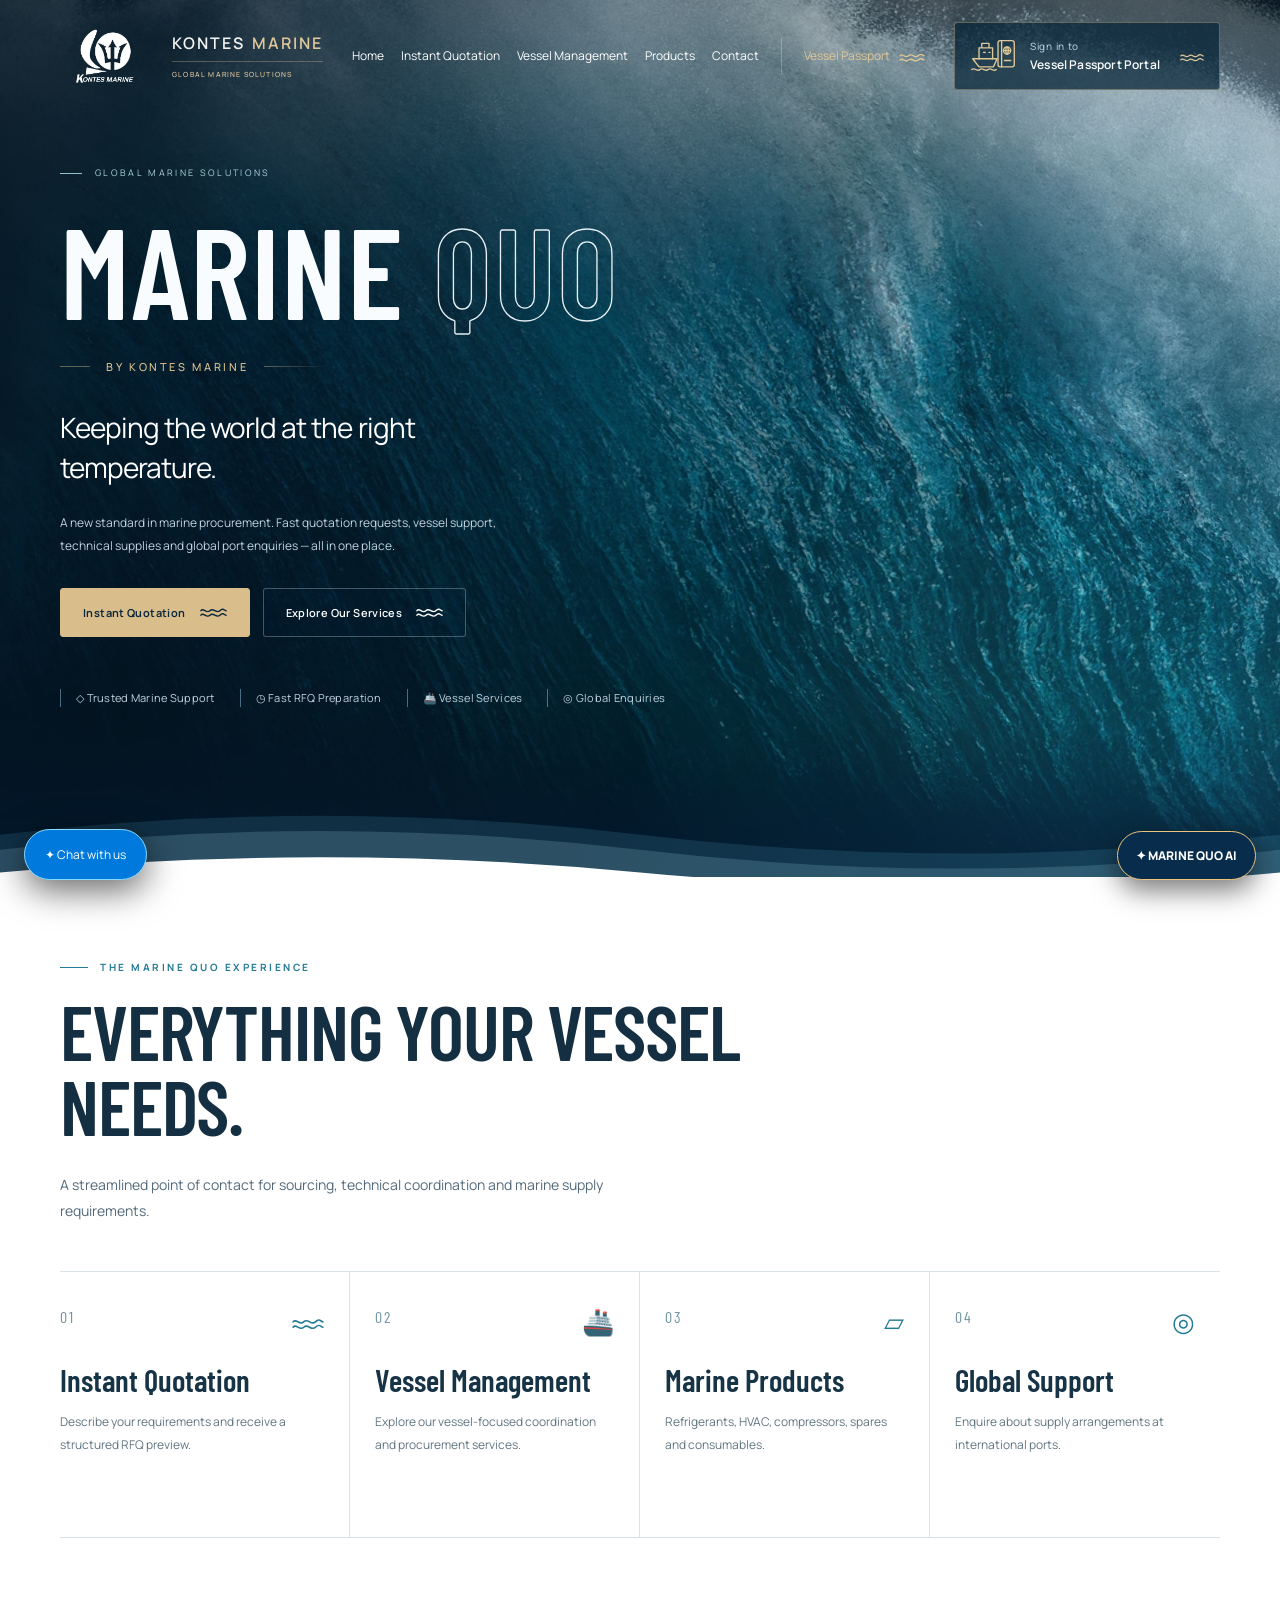
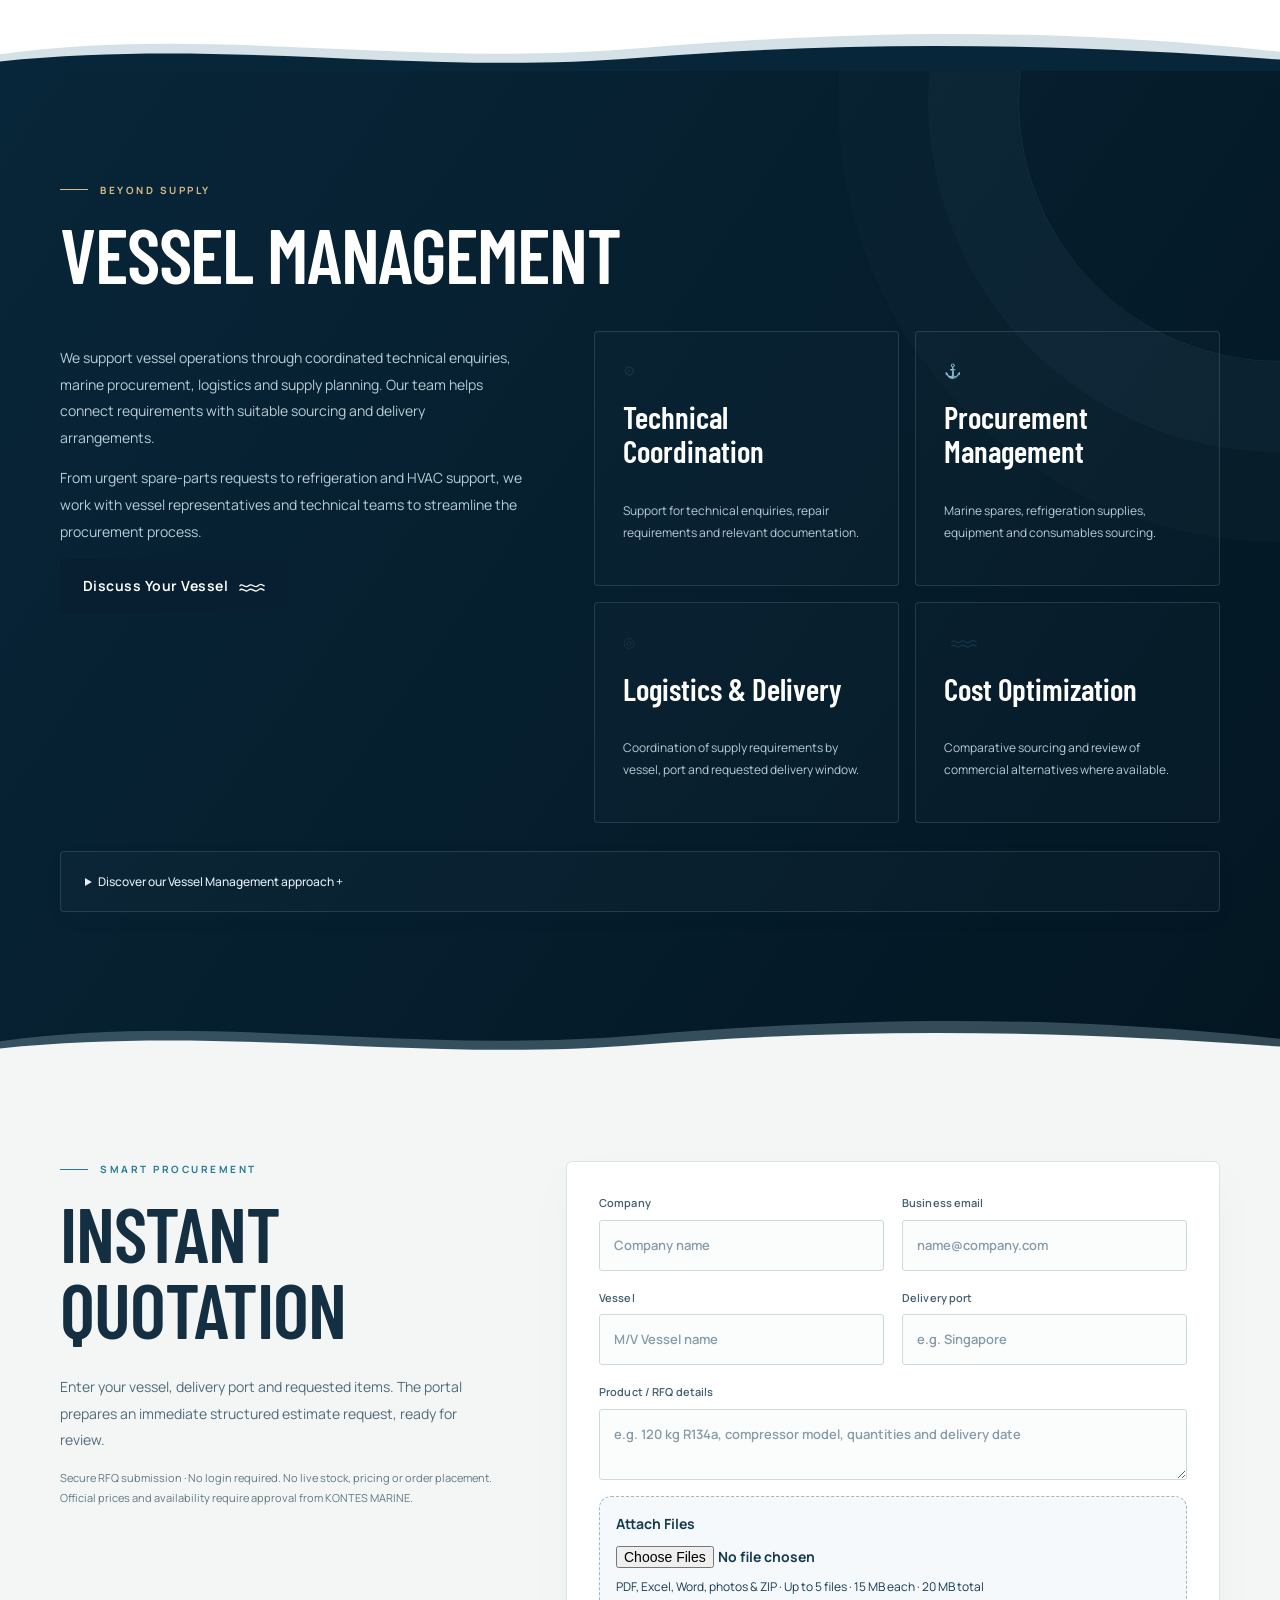
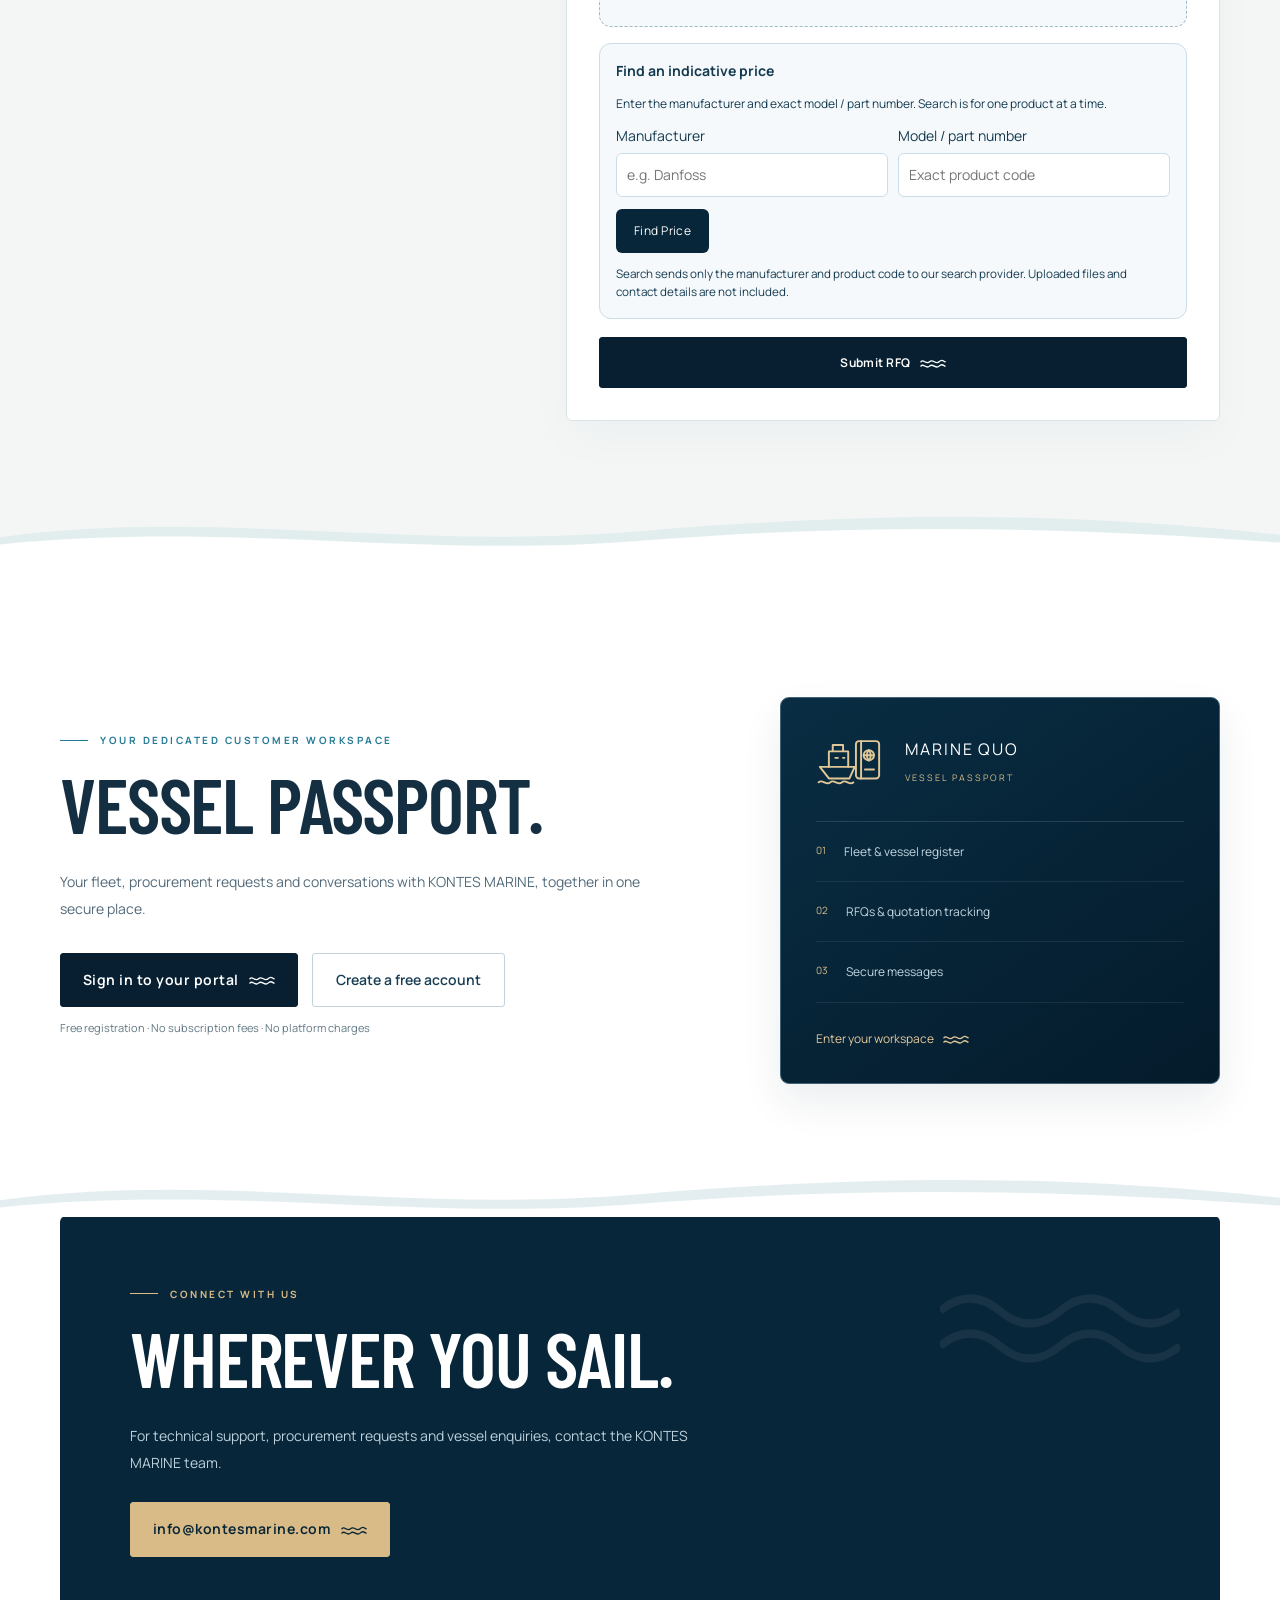
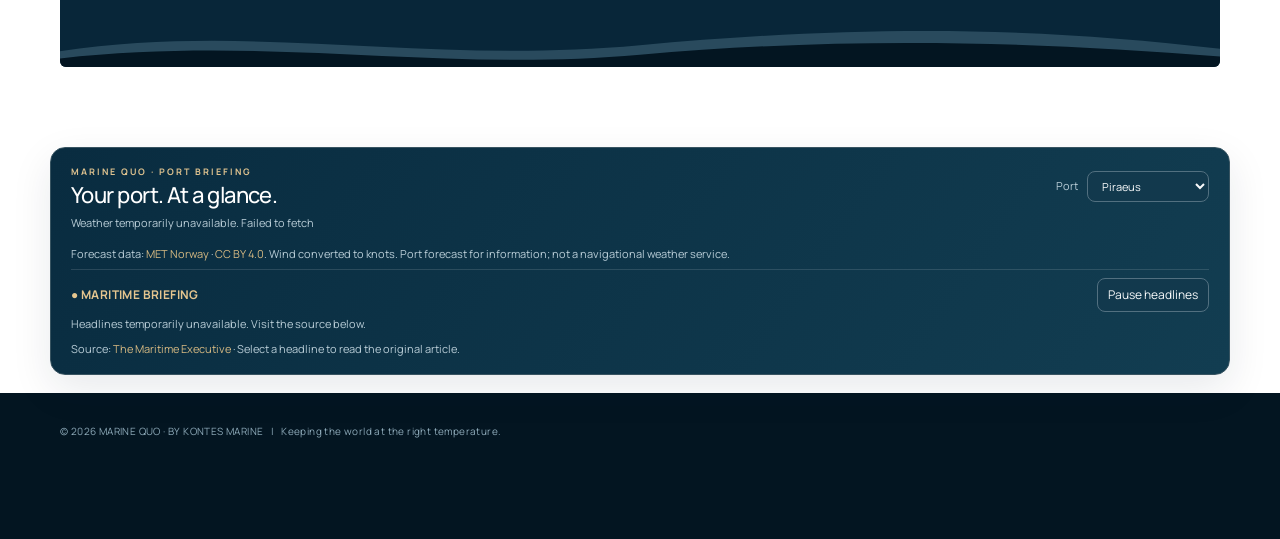
==== index.html @ 6d7a26b4 "Enable Google price search with private 15% uplift Connect verified private SerpApi credentials to s" ====
<!doctype html><html lang="en"><head><meta charset="utf-8"><meta name="viewport" content="width=device-width,initial-scale=1"><title>MARINE QUO | Marine Supplies, Vessel RFQ &amp; Refrigerants</title><meta name="description" content="MARINE QUO by KONTES MARINE: marine supplies, refrigerants, HVAC and spare parts. Request a quotation by vessel and delivery port, and manage your fleet online.">
<link rel="canonical" href="https://marinequo.com/">
<meta name="robots" content="index, follow, max-image-preview:large">
<meta name="theme-color" content="#071d2c">
<meta property="og:type" content="website">
<meta property="og:site_name" content="MARINE QUO by KONTES MARINE">
<meta property="og:title" content="MARINE QUO | Marine Supplies &amp; Vessel RFQ">
<meta property="og:description" content="Marine supplies, refrigerants, HVAC and spare parts. Vessel quotations and fleet management by KONTES MARINE.">
<meta property="og:url" content="https://marinequo.com/">
<meta name="twitter:card" content="summary">
<script type="application/ld+json">{"@context": "https://schema.org", "@graph": [{"@type": "Organization", "@id": "https://marinequo.com/#organization", "name": "MARINE QUO by KONTES MARINE", "url": "https://marinequo.com/", "email": "info@kontesmarine.com", "description": "MARINE QUO by KONTES MARINE: marine supplies, refrigerants, HVAC and spare parts. Request a quotation by vessel and delivery port, and manage your fleet online."}, {"@type": "WebSite", "@id": "https://marinequo.com/#website", "url": "https://marinequo.com/", "name": "MARINE QUO", "publisher": {"@id": "https://marinequo.com/#organization"}, "inLanguage": "en"}]}</script>
<style>
@import url('https://fonts.googleapis.com/css2?family=Manrope:wght@400;500;600;700;800&family=Cormorant+Garamond:wght@400;500;600&display=swap');
:root{--navy:#031c34;--blue:#008dff;--gold:#edc37d;--ice:#d5efff}*{box-sizing:border-box}html{scroll-behavior:smooth}body{margin:0;background:#03182b;color:#fff;font-family:'Manrope',Arial,sans-serif}a{text-decoration:none;color:inherit}button,input,textarea,select{font:inherit}button{cursor:pointer}.wrap{max-width:1440px;margin:auto;padding:0 5%}.hero{position:relative;min-height:830px;overflow:hidden;background:linear-gradient(90deg,rgba(1,20,41,.94) 0%,rgba(2,29,51,.83) 39%,rgba(2,35,59,.19) 100%),url('/ocean.webp') center right/cover no-repeat}.hero:before{content:"";position:absolute;inset:0;background:linear-gradient(0deg,#03182b 0%,transparent 30%);pointer-events:none}.hero:after{content:"";position:absolute;inset:0;pointer-events:none;background:linear-gradient(110deg,transparent 55%,rgba(61,192,255,.13));animation:shimmer 13s ease-in-out infinite alternate}@keyframes shimmer{to{opacity:.35;transform:translateX(2%)}}header{height:100px;display:flex;align-items:center;justify-content:space-between;gap:18px;position:relative;z-index:5}.brand{font-family:'Cormorant Garamond',Georgia,serif;font-size:clamp(19px,2.2vw,31px);white-space:nowrap}.brand small{display:block;font:600 10px 'DM Sans',sans-serif;letter-spacing:.32em;color:#eac488;margin-top:4px}.nav{display:flex;gap:23px;align-items:center;font-size:13px}.nav a:hover{color:#80d7ff}.navcta,.blue{background:linear-gradient(115deg,#12b9ff,#0063ee);color:white;border:1px solid #65d4ff;border-radius:12px;padding:15px 23px;font-weight:700;display:inline-block;box-shadow:0 12px 30px #0057c04a}.hero-body{position:relative;z-index:2;padding-top:110px;padding-bottom:90px;max-width:1440px}.eyebrow{letter-spacing:.37em;text-transform:uppercase;font-size:11px;color:#bce9ff}.hero h1{font-family:'Cormorant Garamond',Georgia,serif;font-size:clamp(72px,10vw,150px);font-weight:400;letter-spacing:.01em;line-height:1;margin:25px 0 8px;text-shadow:0 10px 40px #001629}.by{letter-spacing:.36em;font-size:clamp(15px,2vw,24px);color:#e6c28c}.tagline{font-family:'Cormorant Garamond',Georgia,serif;font-size:clamp(30px,3.5vw,50px);margin:48px 0 30px;max-width:720px}.hero p.desc{color:#e2eff9;line-height:1.75;max-width:540px}.actions{display:flex;flex-wrap:wrap;gap:14px;margin-top:30px}.outline{display:inline-block;border:1px solid #d7eaff90;background:#0428436b;color:#fff;border-radius:12px;padding:15px 23px;font-weight:600}.features{display:flex;gap:25px;flex-wrap:wrap;margin-top:72px;color:#d5eaf8;font-size:13px}.features span{border-left:1px solid #91d6f777;padding-left:15px}.section{padding:90px 0}.label{color:#60c8ff;text-transform:uppercase;letter-spacing:.24em;font-size:12px;font-weight:700}h2{font:400 clamp(36px,4.4vw,63px) 'Cormorant Garamond',Georgia,serif;margin:16px 0 24px}h3{font-size:20px}.intro{max-width:760px;line-height:1.8;color:#bed2e2}.tiles{display:grid;grid-template-columns:repeat(4,1fr);gap:15px;margin-top:34px}.tile{background:linear-gradient(145deg,#103f61,#06253d);border:1px solid #3b87b5;border-radius:16px;padding:26px;min-height:215px;transition:transform .25s,box-shadow .25s}.tile:hover{transform:translateY(-8px);box-shadow:0 22px 35px #0007}.tile .ico{font-size:31px;color:#65c8ff}.tile p{color:#c0d2e0;font-size:14px;line-height:1.6}.vessel{background:linear-gradient(135deg,#072f4d,#021b31)}.management-grid{display:grid;grid-template-columns:1fr 1.3fr;gap:38px;align-items:start}.management-services{display:grid;grid-template-columns:repeat(2,1fr);gap:14px}.service{background:#092e49;border:1px solid #2b7199;border-radius:15px;padding:22px}.service p{font-size:13px;color:#bdd3e1;line-height:1.65}.service strong{color:#fff}.disclosure{margin-top:22px;border:1px solid #4d91b5;border-radius:14px;background:#092e49;overflow:hidden}.disclosure summary{padding:20px;cursor:pointer;font-weight:700}.disclosure .content{padding:0 20px 20px;color:#d4e6f3;line-height:1.8}.quote{background:#061e32}.quote-grid{display:grid;grid-template-columns:.8fr 1.2fr;gap:50px}.panel{background:linear-gradient(150deg,#0d3d5b,#071f36);border:1px solid #5296b8;border-radius:22px;padding:28px;box-shadow:0 30px 70px #0005}.fields{display:grid;grid-template-columns:1fr 1fr;gap:14px}.fields label{font-size:12px;color:#cce1ef;display:grid;gap:8px}.fields input,.fields textarea,.fields select,.chat input{width:100%;background:#041c31;border:1px solid #4a7793;color:white;border-radius:9px;padding:14px}.fields textarea{min-height:125px;resize:vertical}.full{grid-column:1/-1}.fine{font-size:12px;color:#adc7da;line-height:1.7}.result{display:none;margin-top:20px;background:#062a42;border:1px solid #4b9abd;border-radius:12px;padding:18px;line-height:1.8}.result.show{display:block}.account{background:#082a44}.account input{margin-bottom:12px}.footer{border-top:1px solid #ffffff30;padding:30px 0;color:#a6c7da;font-size:13px}.chat-toggle{position:fixed;z-index:20;right:20px;bottom:20px;border:1px solid #86d9ff;background:#0079dc;color:#fff;padding:15px 20px;border-radius:50px;box-shadow:0 10px 35px #0009}.chat{display:none;position:fixed;right:20px;bottom:80px;z-index:21;width:min(360px,calc(100vw - 40px));background:#06243c;border:1px solid #6fbce4;border-radius:16px;padding:18px;box-shadow:0 20px 60px #000b}.chat.show{display:block}.chat-messages{height:190px;overflow:auto;font-size:13px;line-height:1.7}.chat form{display:flex;gap:7px}.chat form button{background:#0079dc;color:#fff;border:0;border-radius:8px;padding:10px}.mobile-menu{display:none}@media(max-width:900px){.nav{display:none}.mobile-menu{display:block}.hero{min-height:760px;background-position:62% center}.hero-body{padding-top:85px}.tiles{grid-template-columns:repeat(2,1fr)}.management-grid,.quote-grid{grid-template-columns:1fr}}@media(max-width:560px){header{height:85px}.brand{font-size:22px}.navcta{padding:11px;font-size:12px}.hero{min-height:780px;background-position:61% center}.hero h1{font-size:66px}.hero-body{padding-top:95px}.tagline{margin-top:35px}.features{margin-top:45px}.tiles,.management-services,.fields{grid-template-columns:1fr}.section{padding:65px 0}}

/* MARINE QUO refined minimal typography and supplied ocean photography */
:root{--navy:#071d2c}
body{font-family:'Manrope',Arial,sans-serif;font-size:13px;letter-spacing:0}
.hero{min-height:690px;background-position:center 44%;}
.brand,.brand span{font-family:'Manrope',Arial,sans-serif!important;font-size:18px!important;font-weight:500!important;letter-spacing:.14em!important}
.brand small{font-family:'Manrope',Arial,sans-serif!important;font-size:9px!important;letter-spacing:.2em!important;color:#e7edf1!important}
h1,.hero h1{font-family:'Manrope',Arial,sans-serif!important;font-size:clamp(38px,5.5vw,76px)!important;font-weight:400!important;letter-spacing:.09em!important;line-height:1.12!important;text-shadow:none!important}
h2{font-family:'Manrope',Arial,sans-serif!important;font-size:clamp(23px,2.6vw,35px)!important;font-weight:500!important;letter-spacing:-.025em!important;line-height:1.28!important}
h3{font-family:'Manrope',Arial,sans-serif!important;font-size:16px!important;font-weight:600!important}
.tagline{font-family:'Manrope',Arial,sans-serif!important;font-size:clamp(16px,2vw,24px)!important;font-weight:400!important;line-height:1.5!important;max-width:540px!important;margin-top:27px!important}
.by{font-size:11px!important;letter-spacing:.22em!important;color:#dce9f0!important}
.hero-body{padding-top:92px!important}
.hero p.desc,.intro{font-size:13px!important;line-height:1.75!important}
button,.btn,.nav a{font-size:12px!important}
@media(max-width:700px){.hero{min-height:690px!important;background-position:52% center!important}.hero h1{font-size:40px!important}.hero-body{padding-top:105px!important}.tagline{font-size:18px!important}}

/* Airy white sections — balanced with the ocean hero */
body{background:#fff;color:#112a3b}
.hero{color:#fff}
.section{padding:76px 0}
.section:not(.hero){background:#fff;color:#142f42}
.vessel.section{background:#f1f7fa;color:#142f42}
.quote.section{background:#fff;color:#142f42}
.account.section{background:#f1f7fa;color:#142f42}
.label{color:#167ba7}
.intro,.section p.intro{color:#536a7a}
.tile,.service,.disclosure{background:#fff;border:1px solid #dce7ec;color:#173346;box-shadow:0 6px 22px rgba(9,44,66,.035)}
.tile p,.service p,.disclosure .content{color:#597080}
.service strong{color:#153448}
.tile .ico{color:#1786b3}
.disclosure summary{color:#153448}
.panel{background:#f7fafc;color:#173346;border:1px solid #dce7ec;box-shadow:0 12px 35px rgba(15,53,76,.06)}
.fields label{color:#435c6b}
.fields input,.fields textarea,.fields select{background:#fff;color:#183447;border:1px solid #cbdce6}
.fields input::placeholder,.fields textarea::placeholder{color:#879ba8}
.fine{color:#607687}
.result{background:#eaf5fa;color:#173346;border:1px solid #c5e2ed}
.footer{background:#fff;border-top:1px solid #e4edf1;color:#5b7180}
.navcta,.blue{background:#153e58;border:1px solid #153e58;box-shadow:none;border-radius:7px}
.outline{border-radius:7px}
@media(max-width:560px){.section{padding:55px 0}}

/* Balanced side margins and restrained typography on all screens */
.wrap{width:min(100% - 64px,1160px)!important;max-width:1160px!important;margin-inline:auto!important;padding-inline:0!important}
.section h2{font-size:clamp(25px,3.2vw,39px)!important;line-height:1.18!important;letter-spacing:-.025em}
.section h3{font-size:clamp(17px,2vw,23px)!important;line-height:1.3}
.section .intro{max-width:650px;font-size:13px!important;line-height:1.85!important}
.passport-grid{display:grid;grid-template-columns:minmax(0,1.15fr) minmax(0,.85fr);gap:38px;align-items:start;margin-top:30px}
.passport-panel{padding:30px!important}
.passport-info{padding:24px 8px;max-width:430px}
.passport-info>p{font-size:13px;line-height:1.9;color:#5c7281}
.passport-number{font-size:10px;letter-spacing:.18em;color:#397b9a;margin-bottom:24px}
.passport-feature{display:flex;gap:12px;padding:17px 0;border-bottom:1px solid #d9e5ec;color:#234458;font-size:13px}
.passport-info .outline{display:inline-block;margin-top:24px;color:#153e58;border-color:#a5c0cf}
#passportResult.show{display:block;margin-top:20px}
@media(max-width:800px){.passport-grid{grid-template-columns:1fr;gap:12px}.passport-info{max-width:none}}
@media(max-width:600px){.wrap{width:calc(100% - 44px)!important}.section{padding:54px 0!important}.passport-panel{padding:22px!important}.hero h1{font-size:clamp(30px,9vw,40px)!important}.section h2{font-size:27px!important}.fields{grid-template-columns:1fr!important}.passport-info{padding:20px 2px}}

/* Free registration: compact, visible and mobile-friendly */
.navcta{font-size:12px;padding:12px 16px;white-space:nowrap;text-align:center}
.free-note{display:inline-block;font-size:12px;font-weight:650;color:#125c7e;background:#edf8fc;border:1px solid #d6eaf3;border-radius:999px;padding:9px 15px;margin:8px 0 15px}
@media(max-width:560px){.navcta{font-size:11px;padding:10px 11px;max-width:150px;white-space:normal;line-height:1.35}.free-note{font-size:11px;line-height:1.5}}

#adminQuotes input{width:180px;max-width:100%;margin:8px 10px 8px 0;padding:10px;border:1px solid #bed4e5;border-radius:6px}#adminQuotes button{margin:5px 0}#authPanel{margin:24px 0}
.brandrow{display:flex;align-items:center;gap:13px}.kontes-logo{width:94px;height:auto;object-fit:contain;background:#fff;border-radius:9px;padding:5px}.brandrow span{display:block}.brandrow small{display:block}
.ai-panel{position:fixed;bottom:96px;right:24px;width:min(390px,calc(100vw - 32px));max-height:75vh;overflow:auto;z-index:1000;background:#061e35;border:1px solid rgba(237,195,125,.55);border-radius:20px;box-shadow:0 16px 60px #0009;padding:20px;display:none}.ai-panel.open{display:block}.ai-launch{position:fixed;bottom:23px;right:24px;z-index:1001;border:1px solid #edc37d;border-radius:100px;background:#082c4b;color:#fff;padding:14px 18px;box-shadow:0 10px 28px #0008;font-weight:800}.ai-panel h3{margin:0 0 8px;color:#edc37d}.ai-panel p{font-size:13px;line-height:1.5}.ai-panel textarea{width:100%;min-height:90px;border-radius:10px;padding:12px;color:#071b30;background:#fff}.ai-panel button{background:#edc37d;border:0;color:#061e35;border-radius:10px;padding:11px 14px;font-weight:800;margin-top:10px}.ai-panel .ai-answer{white-space:pre-line;font-size:13px;margin-top:12px;line-height:1.6}.ai-panel .ai-note{opacity:.7;font-size:11px}
</style><style>
/* Vessel Portal demo — local device only */
.portal-section{background:#f5f9fb;padding:68px 0}.portal-top{display:flex;justify-content:space-between;align-items:center;gap:20px;flex-wrap:wrap}.portal-top h2{font-size:clamp(24px,3vw,35px);margin:8px 0}.portal-top p{font-size:13px;color:#607687;max-width:630px;line-height:1.8}.portal-btn{border:0;border-radius:7px;background:#153e58;color:white;padding:12px 17px;cursor:pointer;font:inherit;font-size:12px}.portal-btn.secondary{background:white;color:#153e58;border:1px solid #bdd1dd}.portal-grid{display:grid;grid-template-columns:repeat(3,minmax(0,1fr));gap:14px;margin:25px 0}.portal-card{background:#fff;border:1px solid #dce8ee;border-radius:12px;padding:20px;min-width:0}.portal-card h3{font-size:15px;margin:0 0 9px}.portal-card p,.portal-card li{font-size:12px;line-height:1.8;color:#5c7180}.portal-card strong{color:#153e58}.portal-form{display:grid;grid-template-columns:1fr 1fr;gap:12px}.portal-form label{font-size:11px;color:#516b7c;display:grid;gap:5px}.portal-form input,.portal-form textarea,.portal-form select{width:100%;padding:11px;border:1px solid #d1e0e8;border-radius:7px;background:white;color:#153e58;font:inherit;font-size:13px;box-sizing:border-box}.portal-form textarea{min-height:90px}.portal-wide{grid-column:1/-1}.portal-status{font-size:12px;color:#2d657e;margin-top:10px}.portal-list{list-style:none;padding:0;margin:8px 0}.portal-list li{padding:10px 0;border-bottom:1px solid #e9f0f3}.portal-tag{display:inline-block;border-radius:30px;padding:3px 9px;background:#eaf3f8;color:#285873;font-size:10px}.portal-disclaimer{font-size:11px;color:#728696;line-height:1.7}.portal-hidden{display:none!important}.portal-heading{margin:25px 0 10px;font-size:17px}.portal-card .portal-btn{margin-top:10px}.portal-chat-log{max-height:190px;overflow:auto;border:1px solid #e2ecf1;padding:12px;border-radius:8px;background:#f9fcfd;margin:10px 0}.portal-chat-log p{margin:7px 0}.portal-chat-log b{color:#153e58}@media(max-width:760px){.portal-grid{grid-template-columns:1fr}.portal-form{grid-template-columns:1fr}.portal-section{padding:48px 0}}
</style><style>
/* Ocean movement in the opening hero. */
.hero-waves{position:absolute;left:0;bottom:-1px;width:100%;height:130px;z-index:1;pointer-events:none;overflow:hidden}
.hero-waves svg{display:block;width:200%;height:100%;max-width:none}
.hero-waves .wave-back{fill:#62c6eb;opacity:.14;animation:mq-wave-drift 24s linear infinite}
.hero-waves .wave-mid{fill:#a7dfed;opacity:.18;animation:mq-wave-drift 18s linear infinite reverse}
.hero-waves .wave-front{fill:#fff;animation:mq-wave-drift 30s linear infinite}
.hero-body{padding-bottom:150px!important}
@keyframes mq-wave-drift{from{transform:translateX(0)}to{transform:translateX(-50%)}}
/* Give each launcher a distinct side and never show overlapping panels. */
.chat-toggle{left:24px;right:auto;bottom:calc(20px + env(safe-area-inset-bottom,0px));min-height:48px;z-index:1001}
.chat{left:24px;right:auto;bottom:calc(84px + env(safe-area-inset-bottom,0px));max-height:calc(100dvh - 110px);overflow:auto;z-index:1002}
.ai-launch{right:24px;left:auto;bottom:calc(20px + env(safe-area-inset-bottom,0px));min-height:48px}
.ai-panel{right:24px;left:auto;bottom:calc(84px + env(safe-area-inset-bottom,0px));max-height:calc(100dvh - 110px);z-index:1002}
.widget-heading{display:flex;justify-content:space-between;align-items:center;gap:12px;margin-bottom:12px}
.widget-heading h3{margin:0}
.widget-close,.ai-panel .widget-close{background:transparent;border:1px solid #ffffff55;color:#fff;border-radius:50%;width:32px;height:32px;min-width:32px;padding:0;margin:0;line-height:1;font-size:20px!important;box-shadow:none}
.chat-toggle:focus-visible,.ai-launch:focus-visible,.widget-close:focus-visible{outline:3px solid #69d7ff;outline-offset:4px}
.footer{padding-bottom:100px}
@media(max-width:600px){
 .hero-waves{height:80px}
 .hero-body{padding-bottom:115px!important}
 .chat-toggle{left:12px;padding:12px 14px}
 .ai-launch{right:12px;padding:12px 14px}
 .chat,.ai-panel{left:12px;right:12px;width:auto;max-width:none;bottom:calc(84px + env(safe-area-inset-bottom,0px))}
 .chat-messages{height:150px}
}
@media(prefers-reduced-motion:reduce){.hero-waves svg,.hero:after{animation:none!important}}
</style>
<link rel="preconnect" href="https://fonts.googleapis.com">
<link rel="preconnect" href="https://fonts.gstatic.com" crossorigin>
<link href="https://fonts.googleapis.com/css2?family=Barlow+Condensed:wght@500;600;700&display=swap" rel="stylesheet">
<style id="marinequo-ocean-design">
:root{--ocean:#071f30;--ocean-deep:#031521;--mist:#f0f5f5;--ink:#102f41;--sea:#257b96;--sand:#d9bb87;--display:'Barlow Condensed','Arial Narrow',sans-serif}
body{font-size:14px;line-height:1.6;color:var(--ink);background:#fff}
::selection{background:#d9bb87;color:#071f30}
html{scroll-padding-top:24px}
.hero h1{font-family:var(--display)!important;font-weight:600!important;font-size:clamp(72px,9.5vw,132px)!important;line-height:.9!important;letter-spacing:.015em!important;margin:28px 0 20px}
.hero .tagline{font-size:clamp(18px,2vw,25px)!important;max-width:560px!important;line-height:1.45!important}
.hero p.desc{max-width:490px;font-size:14px!important;color:#d9e6ed}
.hero .eyebrow{color:#a9d4df;font-size:10px;letter-spacing:.3em}
.hero .by{font-size:10px!important;letter-spacing:.3em!important;color:var(--sand)!important}
.hero .outline{border-color:#ffffff66;background:#ffffff06}
.hero .features{font-size:11px;letter-spacing:.025em;color:#bfd4df;margin-top:52px}
.brandrow small{color:var(--sand)!important}
.nav{font-size:11px;gap:22px}
.nav a{position:relative;padding-block:8px}
.nav a::after{content:'';height:1px;position:absolute;left:0;right:100%;bottom:0;background:var(--sand);transition:right .2s}
.nav a:hover::after{right:0}
.navcta,.blue,.portal-btn{border-radius:3px;background:var(--ocean);border:1px solid var(--ocean);padding:15px 22px;letter-spacing:.035em;font-weight:650;transition:background .2s,transform .2s}
.navcta{background:#ffffff12;border-color:#ffffff55;color:#fff}
.blue:hover,.portal-btn:hover{background:#16495e;transform:translateY(-2px)}
.outline{border-radius:3px}
.section{padding-block:104px}
.section h2,.portal-top h2{font-family:var(--display)!important;font-size:clamp(48px,6vw,80px)!important;font-weight:600!important;line-height:.98!important;letter-spacing:-.015em!important;text-transform:uppercase;margin:18px 0 28px;max-width:820px}
.section h3{font-family:var(--display)!important;font-size:clamp(24px,2.5vw,31px)!important;font-weight:600!important;letter-spacing:0!important;line-height:1.1!important}
.section .label,.portal-top .eyebrow{font-size:10px!important;font-weight:700;letter-spacing:.25em!important;color:var(--sea);display:flex;align-items:center;gap:12px}
.section .label::before,.portal-top .eyebrow::before{content:'';width:28px;height:1px;background:currentColor}
.section .intro{font-size:14px!important;line-height:1.9!important;max-width:600px;color:#586f7c}
#products{padding-top:82px}
#products h2{max-width:680px}
.tiles{margin-top:46px;gap:0;counter-reset:marine-service;border-block:1px solid #d6e3e7}
.tile{position:relative;background:#fff;border:0;border-right:1px solid #d6e3e7;border-radius:0;padding:32px 25px;min-height:265px;box-shadow:none;counter-increment:marine-service;transition:background .25s,color .25s}
.tile:first-child{padding-left:0}.tile:last-child{border-right:0}
.tile::before{content:'0' counter(marine-service);font-family:var(--display);font-size:16px;letter-spacing:.1em;color:#7395a3;display:block;margin-bottom:34px}
.tile .ico{position:absolute;right:25px;top:29px;font-size:26px;color:var(--sea)}
.tile h3{margin:0 0 14px}.tile p{font-size:12px;line-height:1.9;color:#607580}
.tile:hover{transform:none;background:#f0f6f7;box-shadow:none}
#vessel-management{position:relative;overflow:hidden;background:linear-gradient(125deg,#082639,#031622)!important;color:#fff!important;padding-block:112px}
#vessel-management::after{content:'';position:absolute;width:520px;height:520px;border:1px solid #87c3d518;border-radius:50%;right:-260px;top:-230px;box-shadow:0 0 0 90px #87c3d508,0 0 0 180px #87c3d505;pointer-events:none}
#vessel-management .wrap{position:relative;z-index:1}
#vessel-management h2{color:#fff;max-width:720px}
#vessel-management .label{color:var(--sand)}
#vessel-management .intro{color:#b8cdd8}
.management-grid{grid-template-columns:.85fr 1.15fr;gap:72px;margin-top:40px}
.management-services{gap:16px}
.service{background:#ffffff04;border:1px solid #a5cad52b;border-radius:4px;padding:28px;box-shadow:none;transition:border-color .2s,background .2s}
.service:hover{border-color:#a5cad578;background:#ffffff08}
.service strong{color:var(--sand);font-size:23px;font-weight:400}
.service h3{color:#fff;margin-top:18px}.service p{color:#b8cdd8;font-size:12px;line-height:1.9}
.disclosure{background:#ffffff05;border-color:#a5cad52b;border-radius:4px;margin-top:28px}
.disclosure summary{color:#e4eef3;font-size:12px;font-weight:500;padding:20px 24px}
.disclosure .content{color:#b8cdd8;font-size:13px}
#quotation{background:#f3f6f5!important}
#quotation h2{max-width:600px}
#quotation .quote-grid{gap:70px;align-items:start}
.panel{background:#fff;border:1px solid #d8e4e7;border-radius:6px;padding:32px;box-shadow:0 18px 48px #09263807}
.fields{gap:18px}.fields label,.portal-form label{font-size:11px;font-weight:600;letter-spacing:.01em;color:#425e6f}
.fields input,.fields textarea,.fields select,.portal-form input,.portal-form textarea,.portal-form select{border:1px solid #ccdae0;border-radius:3px;background:#fbfdfd;color:#173b50;min-height:46px;font-size:13px}
input:focus-visible,textarea:focus-visible,select:focus-visible{outline:2px solid #2783a4;outline-offset:2px}
.fine{line-height:1.8;font-size:11px;color:#617783}
#account{background:#fff!important}
#account h2{max-width:740px}
.free-note{background:#f4f7f5;color:#547162;border-color:#dce7df;font-size:11px;padding:8px 13px;border-radius:3px}
.passport-grid{gap:62px;margin-top:40px}
.passport-panel{background:#f3f7f7;padding:32px!important;border:1px solid #d9e5e8;box-shadow:none}
.passport-info{padding:32px 0}
.passport-number{font-size:10px;font-weight:650;color:#38748a;letter-spacing:.22em}
.passport-info h3{font-size:38px!important;max-width:330px}
.passport-feature{padding:19px 0;border-bottom-color:#dde7e9;font-size:12px}
.passport-feature span:first-child{color:var(--sea)}
#contact{position:relative;isolation:isolate;background:#082639!important;color:#fff!important;padding:70px!important;border-radius:6px;margin-bottom:80px;overflow:hidden}
#contact::after{content:'↗';position:absolute;right:55px;top:15px;font-family:var(--display);font-size:230px;line-height:1;color:#ffffff08;z-index:-1}
#contact h2{color:#fff;font-size:clamp(50px,6vw,80px)!important;max-width:750px}
#contact .label{color:var(--sand)}
#contact .intro{color:#bbd0db;max-width:580px}
#contact .blue{background:var(--sand);color:#092637;border-color:var(--sand);margin-top:12px}
.footer{background:var(--ocean-deep);color:#8eaab9;border:0;padding-top:30px;font-size:10px;letter-spacing:.04em}
.portal-section{background:#f1f6f6;padding:88px 0 110px;border-top:1px solid #dce7e9}
.portal-top{gap:35px;align-items:center}
.portal-top h2{font-size:clamp(40px,5vw,65px)!important;margin-block:18px}
.portal-top p{font-size:13px;max-width:610px;line-height:1.9}
.portal-top .eyebrow{color:#397e94}
.portal-card{border-radius:5px;border-color:#d4e3e7;padding:25px;background:#fff;box-shadow:0 8px 28px #0a334505}
.portal-card h3{font-family:var(--display)!important;font-size:24px!important;font-weight:600!important;line-height:1.2}
.portal-card p,.portal-card li{color:#526d7d;font-size:12px}
.portal-heading{font-family:var(--display)!important;font-size:31px!important}
.portal-tag{font-family:'Manrope',sans-serif;vertical-align:middle;font-size:10px;background:#deecea;color:#2e645c;letter-spacing:0}
.portal-btn{font-size:12px;line-height:1.5}
.portal-chat-log{background:#f5f9fa;border-color:#deeaed;border-radius:3px}
.portal-disclaimer{max-width:850px;color:#637d8c}
#authPanel{margin-block:32px}
@media(max-width:1000px){.management-grid{gap:35px}.nav{gap:13px}.tiles{grid-template-columns:repeat(2,1fr)}.tile:nth-child(2){border-right:0}.tile:nth-child(-n+2){border-bottom:1px solid #d6e3e7}.tile:first-child{padding-left:25px}#quotation .quote-grid{gap:35px}}
@media(max-width:800px){.management-grid{grid-template-columns:1fr;gap:30px}.passport-grid{gap:24px}.portal-top{align-items:flex-start}.hero h1{font-size:clamp(64px,12vw,100px)!important}.portal-grid{gap:14px}}
@media(max-width:600px){
 .wrap{width:calc(100% - 40px)!important}
 .section{padding-block:66px!important}
 .hero h1{font-size:clamp(60px,15vw,88px)!important;letter-spacing:0!important}
 .hero-body{padding-top:80px!important}.hero .tagline{font-size:20px!important}.hero p.desc{font-size:13px!important}
 .hero .features{gap:16px;margin-top:38px;max-width:310px;font-size:10px}.hero .features span{padding-left:10px}
 .brandrow{gap:10px}.kontes-logo{width:62px}.brand,.brand span{font-size:14px!important}.brand small{font-size:7px!important}
 .navcta{font-size:10px!important;max-width:115px;padding:10px 9px;line-height:1.4}
 .section h2{font-size:clamp(46px,12vw,65px)!important;max-width:100%;margin-block:18px 24px}
 .section h3{font-size:27px!important}
 .tiles{grid-template-columns:1fr 1fr;margin-top:30px}.tile{padding:24px 15px!important;min-height:250px}.tile .ico{right:15px;top:20px;font-size:22px}.tile::before{margin-bottom:30px}.tile h3{font-size:25px!important}.tile p{font-size:11px;line-height:1.8}
 .management-services{grid-template-columns:1fr;gap:12px}.service{padding:24px}.service h3{margin-top:12px}
 .panel,.passport-panel{padding:23px!important}
 #contact{padding:40px 26px!important;margin-bottom:55px;border-radius:4px}#contact h2{font-size:52px!important}#contact::after{font-size:150px;right:8px;top:10px}
 .portal-section{padding:60px 0 100px}.portal-top h2{font-size:46px!important}.portal-top>.portal-btn{width:100%}.portal-grid{grid-template-columns:1fr}.portal-card{padding:22px}
}
@media(prefers-reduced-motion:reduce){*,*::before,*::after{scroll-behavior:auto!important;transition:none!important}}
</style>
<style id="marinequo-section-waves">
/* Calm, low wave transitions with clear space above the content. */
.hero-waves{bottom:-18px;height:98px}
.hero-body{padding-bottom:170px!important}
.section,.portal-section{position:relative}
.section-wave{position:absolute;inset:auto 0 -1px;height:48px;pointer-events:none;overflow:hidden;z-index:1}
.section-wave svg{display:block;width:100%;height:100%}
.section-wave-soft{fill:var(--wave-accent,#c4dce4);opacity:.28}
.section-wave-solid{fill:var(--wave-next,#fff)}
#products{width:100%!important;max-width:none!important;padding-inline:max(20px,calc((100% - 1160px)/2))!important;padding-bottom:132px;--wave-next:#082639;--wave-accent:#6695a6}
#vessel-management{padding-bottom:145px;--wave-next:#f3f6f5;--wave-accent:#afcfd9}
#quotation{padding-bottom:132px;--wave-next:#fff;--wave-accent:#b4d3db}
#account{padding-bottom:132px;--wave-next:#fff;--wave-accent:#9dc2ce}
#contact{padding-bottom:110px!important;--wave-next:#031521;--wave-accent:#7eaabb}
.portal-section{padding-bottom:140px;--wave-next:#fff;--wave-accent:#b6d5dc}
/* A centered brand anchor at the top of the page. */
.hero header{height:auto;min-height:148px;display:grid;grid-template-columns:1fr;justify-items:center;gap:18px;padding-block:22px!important}
.hero header .brand{justify-self:center;text-align:left}
.hero header .brandrow{gap:16px}
.hero header .kontes-logo{width:85px}
.hero header .brand small{font-size:10px!important;letter-spacing:.2em!important;color:#ead2a7!important}
.hero header .nav{justify-content:center;flex-wrap:wrap}
.hero header .navcta{position:absolute;right:0;top:35px}
.hero-body{padding-top:54px!important}
.hero .by{display:flex;align-items:center;justify-content:center;gap:18px;width:min(550px,100%);font-size:15px!important;letter-spacing:.22em!important;margin-top:25px}
.hero .by::before,.hero .by::after{content:'';width:44px;height:1px;background:#d9bb8777}
@media(max-width:900px){.hero header{min-height:112px}.hero header .navcta{top:35px}.hero header .nav{display:none}}
@media(max-width:600px){
 .hero-waves{height:64px;bottom:-14px}
 .hero-body{padding-top:45px!important;padding-bottom:135px!important}
 .section-wave{height:32px}
 #products,#vessel-management,#quotation,#account{padding-bottom:98px!important}
 #contact{padding-bottom:82px!important}
 .portal-section{padding-bottom:125px}
 .hero header{padding-block:22px!important;gap:14px;min-height:150px}
 .hero header .kontes-logo{width:70px}
 .hero header .brand span{font-size:17px!important}
 .hero header .brand small{font-size:9px!important}
 .hero header .navcta{position:static;max-width:none;padding:9px 15px}
 .hero .by{font-size:12px!important;gap:13px;letter-spacing:.18em!important}
 .hero .by::before,.hero .by::after{width:25px}
}
</style><style id="marinequo-portal-access">
.hero header .portal-signin{display:flex;align-items:center;gap:13px;padding:13px 15px;text-align:left;max-width:none;background:#082639bb;border:1px solid #d9bb8766;line-height:1.4;top:27px}
.passport-ship-icon{width:47px;height:40px;flex-shrink:0;color:#e0c797}
.portal-signin small{display:block;font:500 10px 'Manrope',sans-serif;letter-spacing:.07em;color:#afc7d4;margin-bottom:3px}
.portal-signin strong{display:block;font:600 12px 'Manrope',sans-serif;color:#fff;letter-spacing:.015em}
.portal-access-arrow{margin-left:7px;color:#e0c797;font-size:16px}
.portal-signin:hover{background:#123b51;border-color:#d9bb87}
.nav .portal-nav{border-left:1px solid #ffffff40;padding-left:22px;margin-left:5px;color:#e0c797}
.portal-emblem{display:inline-flex;align-items:center;justify-content:center;width:76px;height:68px;border:1px solid #b8ccd3;border-radius:5px;background:#fff;margin-bottom:23px}
.portal-emblem .passport-ship-icon{color:#214c62;width:55px;height:48px}
.portal-section{border-top:4px solid #d9bb8766}
@media(max-width:1150px) and (min-width:601px){.hero header .portal-signin{gap:7px;padding:11px}.hero header .portal-signin .passport-ship-icon{width:35px}.portal-signin strong{font-size:10px}.portal-access-arrow{display:none}.hero header .brand{transform:translateX(-55px)}}
@media(max-width:600px){
 .hero header{display:grid;grid-template-columns:minmax(0,1fr) minmax(0,1fr);min-height:108px;gap:12px;align-items:center}
 .hero header .brand{justify-self:center;transform:none}
 .hero header .brandrow{flex-direction:column;gap:7px;text-align:center}
 .hero header .kontes-logo{width:60px}
 .hero header .brand span{font-size:13px!important}
 .hero header .brand small{font-size:7px!important;letter-spacing:.08em!important}
 .hero header .portal-signin{position:static;width:100%;padding:12px 8px;gap:7px;justify-content:center;border-radius:4px}
 .portal-signin .passport-ship-icon{width:30px;height:32px}
 .portal-signin small{font-size:9px;letter-spacing:0}
 .portal-signin strong{font-size:10px;max-width:95px;line-height:1.5}
 .portal-access-arrow{display:none}
}
</style><style>@media(min-width:601px) and (max-width:900px){.hero header{grid-template-columns:1fr 1fr;min-height:120px}.hero header .brand{justify-self:center;transform:none}.hero header .portal-signin{position:static;justify-self:end}.hero header .nav{display:none}}</style><style>.passport-preview{background:linear-gradient(145deg,#092d43,#041b2b);color:#fff;border:1px solid #436277;border-radius:9px;padding:35px;box-shadow:0 18px 40px #08263915;max-width:440px;width:100%;justify-self:end}.passport-preview-top{display:flex;align-items:center;gap:22px;padding-bottom:28px;border-bottom:1px solid #ffffff20;letter-spacing:.12em;font-size:16px}.passport-preview-top svg{width:67px;height:60px}.passport-preview-top small{font-size:9px;color:#d9bd8b}.passport-preview-line{display:flex;gap:18px;padding:20px 0;border-bottom:1px solid #ffffff14;font-size:12px;color:#c3d8e3}.passport-preview-line span{color:#d9bd8b;font-size:10px}.passport-preview>a{display:block;margin-top:26px;font-size:12px;color:#e4c99b}.passport-register-link{color:#173e54;border-color:#c0d3dc;background:transparent}.passport-grid{align-items:center}@media(max-width:800px){.passport-preview{max-width:none;justify-self:stretch;margin-top:20px}}</style><script>if(new URLSearchParams(location.search).has('code')||/access_token=|error_description=/.test(location.hash)){location.replace('/passport.html'+location.search+location.hash)}</script><style id="marinequo-header-separated">
.hero header{display:flex;flex-wrap:nowrap;justify-content:space-between;align-items:center;min-height:112px;gap:22px;padding-block:22px!important}
.hero header .brand{position:static;transform:none;flex-shrink:0;order:1;text-align:left;justify-self:auto}
.hero header .brandrow{flex-direction:row;gap:12px;text-align:left}
.hero header .kontes-logo{width:70px}
.hero header .nav{order:2;display:flex;flex-wrap:wrap;justify-content:center;gap:17px;font-size:10px}
.hero header .portal-signin{position:static;order:3;flex-shrink:0;margin:0;transform:none;max-width:none;width:auto}
@media(max-width:1150px){.hero header .nav{display:none}.hero header .brand{transform:none}.hero header .portal-signin{margin:0}}
@media(max-width:600px){.hero header{display:flex;gap:12px;min-height:106px}.hero header .kontes-logo{width:54px}.hero header .brand span{font-size:12px!important}.hero header .brand small{font-size:7px!important;letter-spacing:.08em!important}.hero header .brandrow{gap:9px}.hero header .portal-signin{max-width:48%;width:auto;padding:12px 8px}.hero header .portal-signin .passport-ship-icon{width:29px}.hero header .portal-signin strong{font-size:9px;max-width:85px}.hero header .portal-signin small{font-size:8px}}
</style><style id="marinequo-refined-wordmark">
/* Optical spacing and a distinctive outlined wordmark, within the existing ocean identity. */
.hero header .brandrow{gap:15px}
.hero header .brandrow>span{border-left:1px solid #d2e4ed44;padding-left:15px;line-height:1.35}
.hero header .brand span{font-size:15px!important;font-weight:600!important;letter-spacing:.14em!important}
.hero header .brand small{font-size:8px!important;font-weight:500!important;letter-spacing:.19em!important;margin-top:7px;color:#dec494!important}
.hero header .kontes-logo{width:64px;border-radius:7px;padding:5px}
.hero .marine-wordmark{display:flex;align-items:baseline;gap:clamp(15px,2.3vw,31px);width:max-content;max-width:100%;margin:28px 0 25px;line-height:.94!important;letter-spacing:.005em!important;font-weight:600!important;font-size:clamp(70px,10.1vw,138px)!important}
.wordmark-marine{color:#f9fcff}
.wordmark-quo{color:transparent;-webkit-text-stroke:1.35px #e7eff4;paint-order:stroke fill;letter-spacing:.015em}
.hero .by{width:fit-content;max-width:100%;margin-top:28px;gap:16px;font-size:11px!important;letter-spacing:.24em!important;font-weight:500;color:#ddc391!important}
.hero .by::before{width:30px;background:#d9bb8770}.hero .by::after{width:62px;background:linear-gradient(90deg,#d9bb8770,transparent)}
.hero .tagline{max-width:500px!important;font-size:clamp(20px,2.2vw,28px)!important;letter-spacing:-.035em!important;font-weight:400!important;line-height:1.45!important;margin-top:31px!important;margin-bottom:23px}
.hero p.desc{max-width:455px;color:#bed2df;font-size:12px!important;line-height:1.95!important}
.hero .eyebrow{display:flex;align-items:center;gap:13px;font-size:9px;letter-spacing:.26em}
.hero .eyebrow::before{content:'';width:22px;height:1px;background:#94bfd1}
.hero .actions{gap:13px;margin-top:31px}.hero .actions a{min-height:49px;display:inline-flex;align-items:center;justify-content:center;padding:14px 22px;font-size:11px;letter-spacing:.035em}
.hero .actions .blue{background:#d9bd8b;color:#09263b;border-color:#d9bd8b}
.hero .actions .blue:hover{background:#e9d1a6}
.hero .actions .outline{border-color:#bed7e454;background:#03213733}
@media(max-width:600px){
 .hero header .brandrow{gap:8px}.hero header .brandrow>span{padding-left:8px}.hero header .kontes-logo{width:48px}.hero header .brand span{font-size:10px!important;letter-spacing:.08em!important}.hero header .brand small{font-size:6px!important;letter-spacing:.08em!important;margin-top:5px}
 .hero .marine-wordmark{font-size:clamp(60px,15.2vw,88px)!important;gap:15px;letter-spacing:0!important;margin-block:25px 24px}
 .wordmark-quo{-webkit-text-stroke:1px #e7eff4}
 .hero .by{font-size:9px!important;letter-spacing:.18em!important;gap:10px;margin-top:24px}.hero .by::before{width:22px}.hero .by::after{width:35px}
 .hero .tagline{font-size:21px!important;max-width:340px!important;line-height:1.5!important}
 .hero p.desc{font-size:12px!important;max-width:340px}
 .hero .actions a{padding:12px 16px;font-size:10px;min-height:46px}
}
@media(forced-colors:active){.wordmark-quo{color:CanvasText;-webkit-text-stroke:0}}
</style><style id="marinequo-logo-frame-and-wave-actions">
.hero header .kontes-logo{background:#fff;border:1px solid #e3d0ac;border-radius:9px;padding:7px;box-shadow:0 0 0 4px #ffffff08,0 0 0 5px #d9bd8b33;object-fit:contain}
.hero header .brandrow{gap:19px}
.hero header .brandrow>span{border-left:0;padding-left:0}
.wave-action{display:inline-block;width:26px;height:13px;vertical-align:middle;flex-shrink:0;margin-left:7px;transition:transform .25s}
a:hover .wave-action,button:hover .wave-action{transform:translateX(3px)}
.portal-access-arrow .wave-action{width:24px;margin:0}
.hero .actions a{gap:9px}.hero .actions .wave-action{margin-left:5px;width:27px}
.tile .ico .wave-action{width:32px;height:20px;margin-left:0}
#contact::after{content:'';width:240px;height:95px;top:70px;right:40px;background-image:url("data:image/svg+xml,%3Csvg xmlns='http://www.w3.org/2000/svg' viewBox='0 0 240 90'%3E%3Cpath d='M0 25Q30 0 60 25T120 25T180 25T240 25M0 60Q30 35 60 60T120 60T180 60T240 60' fill='none' stroke='%23ffffff' stroke-opacity='.06' stroke-width='8'/%3E%3C/svg%3E");background-size:contain;background-repeat:no-repeat}
@media(max-width:600px){.hero header .kontes-logo{padding:5px;border-radius:7px;box-shadow:0 0 0 3px #ffffff08,0 0 0 4px #d9bd8b33}.hero header .brandrow{gap:11px}.wave-action{width:21px;height:12px}.hero .actions .wave-action{width:22px}.hero header .portal-signin{padding:11px 7px}}
@media(prefers-reduced-motion:reduce){.wave-action{transition:none}}
</style><style id="kontes-signature-header">
/* Original transparent logo, with a compact single-line wordmark. */
.hero header .brandrow{gap:12px;align-items:center}
.hero header .kontes-logo{width:100px;height:68px;object-fit:contain;background:transparent;border:0;border-radius:0;padding:0;box-shadow:none;filter:brightness(0) invert(1);flex-shrink:0}
.hero header .brand .kontes-signature{display:block;padding:0;border:0;font:600 16px/1.25 Manrope,Arial,sans-serif!important;letter-spacing:.13em!important;color:#f4f5f3;white-space:nowrap}
.hero header .brand .signature-marine{display:inline;margin:0 0 0 .38em;font:inherit!important;letter-spacing:inherit!important;color:#e1c89c}
.hero header .brand .kontes-signature small{display:block;margin-top:8px;padding-top:8px;border-top:1px solid #d9bd8b55;font:500 7px/1.4 Manrope,Arial,sans-serif!important;letter-spacing:.17em!important;color:#e1c89c!important}
@media(max-width:600px){
 .hero header .brandrow{gap:7px}
 .hero header .kontes-logo{width:52px;height:48px}
 .hero header .brand .kontes-signature{font-size:11px!important;letter-spacing:.06em!important}
 .hero header .brand .kontes-signature small{display:block;font-size:5.5px!important;letter-spacing:.06em!important;margin-top:5px;padding-top:5px}
}
@media(max-width:380px){
 .hero header .brandrow{gap:5px}
 .hero header .kontes-logo{width:39px;height:42px}
 .hero header .brand .kontes-signature{font-size:10px!important;letter-spacing:.03em!important}
 .hero header .brand .kontes-signature small{font-size:5px!important;letter-spacing:.02em!important}
}
</style><style id="ocean-photo-motion">.hero{isolation:isolate}.ocean-motion{position:absolute;inset:0;width:100%;height:100%;z-index:0;pointer-events:none;opacity:0;transition:opacity 1.2s ease}.ocean-motion.is-flowing{opacity:1}.hero header,.hero .hero-body{position:relative;z-index:2}.hero-waves{z-index:1!important}@media(prefers-reduced-motion:reduce){.ocean-motion{display:none!important}}</style>
<link rel="manifest" href="/manifest.webmanifest">
<link rel="apple-touch-icon" href="/marinequo-180.png">
<meta name="apple-mobile-web-app-capable" content="yes">
<meta name="apple-mobile-web-app-title" content="MARINE QUO">
</head><body><section class="hero" id="home"><canvas id="oceanMotion" class="ocean-motion" aria-hidden="true"></canvas><header class="wrap"><a href="#home" class="brand"><span class="brandrow"><img class="kontes-logo" alt="KONTES MARINE" src="/kontes-marine-logo.png"><span class="kontes-signature">KONTES<span class="signature-marine">MARINE</span><small>GLOBAL MARINE SOLUTIONS</small></span></span></a><nav class="nav"><a href="#home">Home</a><a href="#quotation">Instant Quotation</a><a href="#vessel-management">Vessel Management</a><a href="#products">Products</a><a href="#contact">Contact</a><a class="portal-nav" href="/passport.html">Vessel Passport <svg class="wave-action" viewBox="0 0 30 14" fill="none" stroke="currentColor" stroke-width="1.5" stroke-linecap="round" aria-hidden="true"><path d="M1 5c3-4 6 4 10 0s7 4 11 0 5 0 7 0M1 10c3-4 6 4 10 0s7 4 11 0 5 0 7 0"/></svg></a></nav><a class="navcta portal-signin" id="portalSignIn" href="/passport.html"><svg class="passport-ship-icon" viewBox="0 0 52 44" fill="none" stroke="currentColor" stroke-width="1.5" stroke-linecap="round" stroke-linejoin="round" aria-hidden="true"><path d="M3 25h27l-4 9H10L3 25Z"/><path d="M10 25V13h15v12M13 13V8h8v5M15 18h2m4 0h1M2 37c3-3 6 3 9 0s6 3 9 0 6 3 9 0"/><rect x="31" y="5" width="18" height="29" rx="2.5"/><path d="M35 5v29M38 27h7"/><circle cx="41" cy="16" r="4"/><path d="M37 16h8M41 12c-2 2-2 6 0 8 2-2 2-6 0-8Z"/></svg><span><small>Sign in to</small><strong>Vessel Passport Portal</strong></span><span class="portal-access-arrow" aria-hidden="true"><svg class="wave-action" viewBox="0 0 30 14" fill="none" stroke="currentColor" stroke-width="1.5" stroke-linecap="round" aria-hidden="true"><path d="M1 5c3-4 6 4 10 0s7 4 11 0 5 0 7 0M1 10c3-4 6 4 10 0s7 4 11 0 5 0 7 0"/></svg></span></a></header><style>.mq-bulletin{position:relative;z-index:1;max-width:1180px;margin:20px auto 28px;padding:22px 26px;background:linear-gradient(125deg,#092c40,#123d51);border:1px solid #385461;border-radius:20px;color:#f4f8fa;font-family:Manrope,Arial,sans-serif;box-shadow:0 14px 40px #05243418;min-width:0;overflow:hidden}.mq-bulletin h2{font-size:24px;font-weight:700;letter-spacing:-.6px;margin:2px 0;color:#fff}.mq-bulletin p{margin:7px 0;font-size:11px;line-height:1.6;color:#b9cdd7}.mq-bulletin a{color:#d6b982}.mq-b-head{display:flex;justify-content:space-between;gap:16px;align-items:center;flex-wrap:wrap}.mq-b-head>div>p{letter-spacing:2px;font-size:9px;font-weight:700;color:#dec28f}.mq-b-head label{font-size:11px;color:#b9cdd7;display:flex;align-items:center;gap:9px}.mq-b-head select,.mq-bulletin button{font:inherit;font-size:11px;padding:9px 13px;border:1px solid #527080;border-radius:8px;background:#12394d;color:#f8fafb}.mq-b-head select:focus-visible,.mq-bulletin button:focus-visible,.mq-bulletin a:focus-visible{outline:2px solid #e4c588;outline-offset:4px}.mq-weather-grid{display:grid;grid-template-columns:repeat(4,minmax(0,1fr));gap:10px;margin:12px 0}.mq-weather-cell{position:relative;background:#ffffff09;border:1px solid #ffffff18;border-radius:12px;padding:13px 15px}.mq-weather-cell strong{display:block;font-size:28px;font-weight:600;letter-spacing:-1px;margin:6px 0;color:white}.mq-weather-cell span{display:block;font-size:10px;line-height:1.6;color:#c3d4de}.mq-weather-cell span.mq-weather-icon{position:absolute;right:14px;top:32px;font-size:30px;line-height:1;filter:drop-shadow(0 4px 8px #0003)}.mq-weather-cell span.mq-weather-condition{color:#ecd2a1;font-size:11px;margin-bottom:5px}.mq-news{border-top:1px solid #ffffff20;margin-top:14px;padding-top:12px}.mq-news>.mq-b-head strong{font-size:12px;letter-spacing:.4px;color:#e5c68f}.mq-news-window{overflow:hidden;max-width:100%;margin-top:10px}.mq-news-track{display:flex;width:max-content;animation:mq-headlines 100s linear infinite}.mq-news-track>div{display:flex;align-items:center;gap:32px;padding-right:32px}.mq-news-track a{display:block;max-width:390px;font-size:12px;line-height:1.5;white-space:normal;color:#f1f5f7;text-decoration:none;border-left:2px solid #b5945c;padding-left:12px}.mq-news-track a:hover{text-decoration:underline}.mq-news-track small{display:block;font-size:9px;margin-top:3px;color:#a8c0cf}.mq-news-window:hover .mq-news-track,.mq-news-window:focus-within .mq-news-track,.mq-news-window.paused .mq-news-track{animation-play-state:paused}@keyframes mq-headlines{to{transform:translateX(-50%)}}@media(prefers-reduced-motion:reduce){.mq-news-track{animation:none}.mq-news-window{overflow-x:auto}}@media(max-width:700px){.mq-bulletin{margin:14px 16px 22px;padding:18px;border-radius:16px}.passport-main>.mq-bulletin{margin-left:0;margin-right:0}.mq-weather-grid{grid-template-columns:repeat(2,minmax(0,1fr));gap:8px}.mq-weather-cell{padding:11px}.mq-weather-cell strong{font-size:24px}.mq-weather-cell span.mq-weather-icon{font-size:25px;right:10px;top:33px}.mq-news-track a{max-width:270px}.mq-bulletin h2{font-size:21px}.mq-b-head{gap:10px}.mq-b-head select{max-width:160px}}
</style>
<style id="mq-compact-briefing">
#marineBulletin{padding:14px 20px;margin-top:12px;margin-bottom:18px;border-radius:15px}#marineBulletin h2{font-size:22px!important;line-height:1.2!important;margin:2px 0!important}#marineBulletin p{margin:4px 0;line-height:1.4}#marineBulletin .mq-weather-grid{gap:8px;margin:8px 0}#marineBulletin .mq-weather-cell{padding:9px 12px}#marineBulletin .mq-weather-cell strong{font-size:24px;margin:3px 0}#marineBulletin .mq-weather-cell span{line-height:1.4}#marineBulletin .mq-weather-icon{font-size:25px;top:28px;right:12px}#marineBulletin .mq-weather-condition{margin-bottom:2px}#marineBulletin .mq-news{margin-top:8px;padding-top:8px}#marineBulletin .mq-news-window{margin-top:6px}#marineBulletin button,#marineBulletin select{padding:6px 10px}#marineBulletin .mq-news-track a{font-size:11px;max-width:360px}#marineBulletin .mq-news-track small{margin-top:1px}@media(max-width:700px){#marineBulletin{padding:13px;margin:10px 16px 16px}#marineBulletin h2{font-size:19px!important}.passport-main>#marineBulletin{margin-left:0;margin-right:0}#marineBulletin .mq-weather-cell{padding:9px}#marineBulletin .mq-weather-icon{right:8px;font-size:23px}}
</style>

<div class="wrap hero-body"><div class="eyebrow">Global Marine Solutions</div><h1 class="marine-wordmark" aria-label="MARINE QUO"><span class="wordmark-marine">MARINE</span><span class="wordmark-quo">QUO</span></h1><div class="by">BY KONTES MARINE</div><p class="tagline">Keeping the world at the right temperature.</p><p class="desc">A new standard in marine procurement. Fast quotation requests, vessel support, technical supplies and global port enquiries — all in one place.</p><div class="actions"><a class="blue" href="#quotation">Instant Quotation <svg class="wave-action" viewBox="0 0 30 14" fill="none" stroke="currentColor" stroke-width="1.5" stroke-linecap="round" aria-hidden="true"><path d="M1 5c3-4 6 4 10 0s7 4 11 0 5 0 7 0M1 10c3-4 6 4 10 0s7 4 11 0 5 0 7 0"/></svg></a><a class="outline" href="#vessel-management">Explore Our Services <svg class="wave-action" viewBox="0 0 30 14" fill="none" stroke="currentColor" stroke-width="1.5" stroke-linecap="round" aria-hidden="true"><path d="M1 5c3-4 6 4 10 0s7 4 11 0 5 0 7 0M1 10c3-4 6 4 10 0s7 4 11 0 5 0 7 0"/></svg></a></div><div class="features"><span>◇ Trusted Marine Support</span><span>◷ Fast RFQ Preparation</span><span>🚢 Vessel Services</span><span>◎ Global Enquiries</span></div></div><div class="hero-waves" aria-hidden="true"><svg class="wave-back" viewBox="0 0 1440 130" preserveAspectRatio="none" style="position:absolute;inset:0"><path d="M0 50 Q180 0 360 50 T720 50 Q900 0 1080 50 T1440 50 V130 H0Z"/></svg><svg class="wave-mid" viewBox="0 0 1440 130" preserveAspectRatio="none" style="position:absolute;inset:0"><path d="M0 70 Q180 20 360 70 T720 70 Q900 20 1080 70 T1440 70 V130 H0Z"/></svg><svg class="wave-front" viewBox="0 0 1440 130" preserveAspectRatio="none" style="position:absolute;inset:0"><path d="M0 100 Q180 60 360 100 T720 100 Q900 60 1080 100 T1440 100 V130 H0Z"/></svg></div></section>
<main><section class="wrap section" id="products"><div class="label">The Marine Quo Experience</div><h2>Everything your vessel needs.</h2><p class="intro">A streamlined point of contact for sourcing, technical coordination and marine supply requirements.</p><div class="tiles"><a href="#quotation" class="tile"><div class="ico"><svg class="wave-action" viewBox="0 0 30 14" fill="none" stroke="currentColor" stroke-width="1.5" stroke-linecap="round" aria-hidden="true"><path d="M1 5c3-4 6 4 10 0s7 4 11 0 5 0 7 0M1 10c3-4 6 4 10 0s7 4 11 0 5 0 7 0"/></svg></div><h3>Instant Quotation</h3><p>Describe your requirements and receive a structured RFQ preview.</p></a><a href="#vessel-management" class="tile"><div class="ico">🚢</div><h3>Vessel Management</h3><p>Explore our vessel-focused coordination and procurement services.</p></a><a href="#quotation" class="tile"><div class="ico">▱</div><h3>Marine Products</h3><p>Refrigerants, HVAC, compressors, spares and consumables.</p></a><a href="#contact" class="tile"><div class="ico">◎</div><h3>Global Support</h3><p>Enquire about supply arrangements at international ports.</p></a></div><div class="section-wave" aria-hidden="true"><svg viewBox="0 0 1440 80" preserveAspectRatio="none"><path class="section-wave-soft" d="M0 52 C240 4 450 75 720 42 S1200 10 1440 48 V80 H0Z"/><path class="section-wave-solid" d="M0 64 C260 25 470 88 720 58 S1200 35 1440 61 V80 H0Z"/></svg></div></section>
<section class="section vessel" id="vessel-management"><div class="wrap"><div class="label">Beyond Supply</div><h2>Vessel Management</h2><div class="management-grid"><div><p class="intro">We support vessel operations through coordinated technical enquiries, marine procurement, logistics and supply planning. Our team helps connect requirements with suitable sourcing and delivery arrangements.</p><p class="intro">From urgent spare-parts requests to refrigeration and HVAC support, we work with vessel representatives and technical teams to streamline the procurement process.</p><a class="blue" href="mailto:info@kontesmarine.com?subject=Vessel%20Management%20Enquiry">Discuss Your Vessel <svg class="wave-action" viewBox="0 0 30 14" fill="none" stroke="currentColor" stroke-width="1.5" stroke-linecap="round" aria-hidden="true"><path d="M1 5c3-4 6 4 10 0s7 4 11 0 5 0 7 0M1 10c3-4 6 4 10 0s7 4 11 0 5 0 7 0"/></svg></a></div><div class="management-services"><div class="service"><div class="ico">⚙</div><h3>Technical Coordination</h3><p>Support for technical enquiries, repair requirements and relevant documentation.</p></div><div class="service"><div class="ico">⚓</div><h3>Procurement Management</h3><p>Marine spares, refrigeration supplies, equipment and consumables sourcing.</p></div><div class="service"><div class="ico">◎</div><h3>Logistics & Delivery</h3><p>Coordination of supply requirements by vessel, port and requested delivery window.</p></div><div class="service"><div class="ico"><svg class="wave-action" viewBox="0 0 30 14" fill="none" stroke="currentColor" stroke-width="1.5" stroke-linecap="round" aria-hidden="true"><path d="M1 5c3-4 6 4 10 0s7 4 11 0 5 0 7 0M1 10c3-4 6 4 10 0s7 4 11 0 5 0 7 0"/></svg></div><h3>Cost Optimization</h3><p>Comparative sourcing and review of commercial alternatives where available.</p></div></div></div><details class="disclosure"><summary>Discover our Vessel Management approach +</summary><div class="content">Our workflow begins with vessel identification and a clear technical requirement. We review available specifications, coordinate sourcing enquiries, evaluate feasible delivery options and prepare commercial documentation for approval. Scope, availability and lead times are confirmed individually. This is procurement and technical coordination support; regulated ship-management responsibilities are agreed separately where applicable.</div></details></div><div class="section-wave" aria-hidden="true"><svg viewBox="0 0 1440 80" preserveAspectRatio="none"><path class="section-wave-soft" d="M0 52 C240 4 450 75 720 42 S1200 10 1440 48 V80 H0Z"/><path class="section-wave-solid" d="M0 64 C260 25 470 88 720 58 S1200 35 1440 61 V80 H0Z"/></svg></div></section>
<section class="section quote" id="quotation"><div class="wrap quote-grid"><div><div class="label">Smart Procurement</div><h2>Instant Quotation</h2><p class="intro">Enter your vessel, delivery port and requested items. The portal prepares an immediate structured estimate request, ready for review.</p><p class="fine">Secure RFQ submission · No login required. No live stock, pricing or order placement. Official prices and availability require approval from KONTES MARINE.</p></div><div class="panel"><form id="rfq"><div style="position:absolute;left:-9999px" aria-hidden="true"><label>Leave empty<input id="rfq_website" autocomplete="off" tabindex="-1"></label></div><div class="fields"><label>Company<input id="company" required placeholder="Company name"></label><label>Business email<input id="email" type="email" required placeholder="name@company.com"></label><label>Vessel<input id="vessel" placeholder="M/V Vessel name"></label><label>Delivery port<input id="port" required placeholder="e.g. Singapore"></label><label class="full">Product / RFQ details<textarea id="details" required placeholder="e.g. 120 kg R134a, compressor model, quantities and delivery date"></textarea></label></div><button class="blue" style="width:100%;margin-top:18px" type="submit">Submit RFQ <svg class="wave-action" viewBox="0 0 30 14" fill="none" stroke="currentColor" stroke-width="1.5" stroke-linecap="round" aria-hidden="true"><path d="M1 5c3-4 6 4 10 0s7 4 11 0 5 0 7 0M1 10c3-4 6 4 10 0s7 4 11 0 5 0 7 0"/></svg></button></form><div id="result" class="result" aria-live="polite"></div></div></div><div class="section-wave" aria-hidden="true"><svg viewBox="0 0 1440 80" preserveAspectRatio="none"><path class="section-wave-soft" d="M0 52 C240 4 450 75 720 42 S1200 10 1440 48 V80 H0Z"/><path class="section-wave-solid" d="M0 64 C260 25 470 88 720 58 S1200 35 1440 61 V80 H0Z"/></svg></div></section>
<section class="section account" id="account"><div class="wrap"><div class="passport-grid"><div><div class="label">YOUR DEDICATED CUSTOMER WORKSPACE</div><h2>Vessel Passport.</h2><p class="intro">Your fleet, procurement requests and conversations with KONTES MARINE, together in one secure place.</p><div class="actions"><a class="blue" href="/passport.html">Sign in to your portal <svg class="wave-action" viewBox="0 0 30 14" fill="none" stroke="currentColor" stroke-width="1.5" stroke-linecap="round" aria-hidden="true"><path d="M1 5c3-4 6 4 10 0s7 4 11 0 5 0 7 0M1 10c3-4 6 4 10 0s7 4 11 0 5 0 7 0"/></svg></a><a class="outline passport-register-link" href="/passport.html?register">Create a free account</a></div><p class="fine">Free registration · No subscription fees · No platform charges</p></div><div class="passport-preview"><div class="passport-preview-top"><svg class="passport-ship-icon" viewBox="0 0 52 44" fill="none" stroke="currentColor" stroke-width="1.5" stroke-linecap="round" stroke-linejoin="round" aria-hidden="true"><path d="M3 25h27l-4 9H10L3 25Z"/><path d="M10 25V13h15v12M13 13V8h8v5M15 18h2m4 0h1M2 37c3-3 6 3 9 0s6 3 9 0 6 3 9 0"/><rect x="31" y="5" width="18" height="29" rx="2.5"/><path d="M35 5v29M38 27h7"/><circle cx="41" cy="16" r="4"/><path d="M37 16h8M41 12c-2 2-2 6 0 8 2-2 2-6 0-8Z"/></svg><span>MARINE QUO<br><small>VESSEL PASSPORT</small></span></div><div class="passport-preview-line"><span>01</span> Fleet & vessel register</div><div class="passport-preview-line"><span>02</span> RFQs & quotation tracking</div><div class="passport-preview-line"><span>03</span> Secure messages</div><a href="/passport.html">Enter your workspace <svg class="wave-action" viewBox="0 0 30 14" fill="none" stroke="currentColor" stroke-width="1.5" stroke-linecap="round" aria-hidden="true"><path d="M1 5c3-4 6 4 10 0s7 4 11 0 5 0 7 0M1 10c3-4 6 4 10 0s7 4 11 0 5 0 7 0"/></svg></a></div></div></div><div class="section-wave" aria-hidden="true"><svg viewBox="0 0 1440 80" preserveAspectRatio="none"><path class="section-wave-soft" d="M0 52 C240 4 450 75 720 42 S1200 10 1440 48 V80 H0Z"/><path class="section-wave-solid" d="M0 64 C260 25 470 88 720 58 S1200 35 1440 61 V80 H0Z"/></svg></div></section><section class="section wrap" id="contact"><div class="label">Connect With Us</div><h2>Wherever you sail.</h2><p class="intro">For technical support, procurement requests and vessel enquiries, contact the KONTES MARINE team.</p><a class="blue" href="mailto:info@kontesmarine.com">info@kontesmarine.com <svg class="wave-action" viewBox="0 0 30 14" fill="none" stroke="currentColor" stroke-width="1.5" stroke-linecap="round" aria-hidden="true"><path d="M1 5c3-4 6 4 10 0s7 4 11 0 5 0 7 0M1 10c3-4 6 4 10 0s7 4 11 0 5 0 7 0"/></svg></a><div class="section-wave" aria-hidden="true"><svg viewBox="0 0 1440 80" preserveAspectRatio="none"><path class="section-wave-soft" d="M0 52 C240 4 450 75 720 42 S1200 10 1440 48 V80 H0Z"/><path class="section-wave-solid" d="M0 64 C260 25 470 88 720 58 S1200 35 1440 61 V80 H0Z"/></svg></div></section><section class="mq-bulletin" id="marineBulletin" aria-label="Port weather and maritime news">
 <div class="mq-b-head"><div><p>MARINE QUO · PORT BRIEFING</p><h2>Your port. At a glance.</h2></div><label>Port <select id="mqWeatherPort"><option value="piraeus">Piraeus</option><option value="rotterdam">Rotterdam</option><option value="singapore">Singapore</option><option value="dubai">Jebel Ali / Dubai</option><option value="shanghai">Shanghai</option><option value="houston">Houston</option></select></label></div>
 <p id="mqWeatherStatus" role="status">Loading port forecast…</p><div class="mq-weather-grid" id="mqWeatherGrid"></div>
 <p>Forecast data: <a href="https://www.met.no/en" target="_blank" rel="noopener">MET Norway</a> · <a href="https://creativecommons.org/licenses/by/4.0/" target="_blank" rel="noopener">CC BY 4.0</a>. Wind converted to knots. Port forecast for information; not a navigational weather service.</p>
 <div class="mq-news"><div class="mq-b-head"><strong>● MARITIME BRIEFING</strong><button id="mqNewsPause" type="button" aria-pressed="false">Pause headlines</button></div><p id="mqNewsStatus" role="status">Loading headlines…</p><div class="mq-news-window" id="mqNewsWindow"><div class="mq-news-track" id="mqNewsTrack"></div></div><p>Source: <a href="https://www.maritime-executive.com/" target="_blank" rel="noopener">The Maritime Executive</a> · Select a headline to read the original article.</p></div>
</section>
<script>
(()=>{
 const root=document.getElementById('marineBulletin');if(!root)return;
 const $=id=>document.getElementById(id),endpoint='https://kcgfxzztblrueplxthvb.supabase.co/functions/v1/MARINE-BULLETIN',key='sb_publishable_YAURQJ0wxHPP-zy2093jEQ_DpqMkGmd';
 const node=(tag,text)=>{const e=document.createElement(tag);e.textContent=text;return e};
 function condition(symbol){const s=String(symbol).toLowerCase(),night=s.includes('night');if(s.includes('thunder'))return ['⛈️','Thunderstorms'];if(s.includes('snow')||s.includes('sleet'))return ['❄️',s.includes('sleet')?'Sleet':'Snow'];if(s.includes('fog'))return ['🌫️','Fog'];if(s.includes('rain'))return [s.includes('heavy')?'🌧️':'🌦️',s.includes('heavy')?'Heavy rain':s.includes('showers')?'Rain showers':'Rain'];if(s.includes('partlycloudy'))return [night?'☁️':'⛅','Partly cloudy'];if(s.includes('fair'))return [night?'🌙':'🌤️','Mostly clear'];if(s.includes('clearsky'))return [night?'🌙':'☀️','Clear sky'];if(s.includes('cloudy'))return ['☁️','Cloudy'];return ['🌡️','Forecast']}
 const time=value=>new Date(value).toLocaleString('en-GB',{timeZone:'UTC',day:'2-digit',month:'short',hour:'2-digit',minute:'2-digit'})+' UTC';
 async function get(query){const r=await fetch(endpoint+'?'+query,{headers:{apikey:key},signal:AbortSignal.timeout(18000)});const d=await r.json();if(!r.ok)throw Error(d.error||'Source unavailable');return d}
 let sequence=0;
 async function weather(){const seq=++sequence;$('mqWeatherStatus').textContent='Loading port forecast…';$('mqWeatherGrid').replaceChildren();try{const d=await get('kind=weather&port='+encodeURIComponent($('mqWeatherPort').value));if(seq!==sequence)return;if(!d.hours.length)throw Error('No current forecast available');$('mqWeatherStatus').textContent='Model updated '+time(d.updated)+' · Forecast times in UTC';
 for(const h of d.hours.filter((_,i)=>i%6===0).slice(0,4)){const cell=node('div','');cell.className='mq-weather-cell';const [emoji,label]=condition(h.symbol),icon=node('span',emoji);icon.className='mq-weather-icon';icon.setAttribute('aria-hidden','true');const conditionLabel=node('span',label);conditionLabel.className='mq-weather-condition';cell.append(icon,node('span',time(h.time)),node('strong',Number.isFinite(h.air_temperature)?Math.round(h.air_temperature)+' °C':'—'),conditionLabel,node('span','Wind '+(Number.isFinite(h.wind_speed)?(h.wind_speed*1.94384).toFixed(1)+' kn':'—')+(Number.isFinite(h.wind_from_direction)?' · '+Math.round(h.wind_from_direction)+'°':'')),node('span',h.rain===null?'Rain forecast unavailable':'Rain '+h.rain+' mm / 1h'));$('mqWeatherGrid').append(cell)}
 }catch(e){if(seq===sequence)$('mqWeatherStatus').textContent='Weather temporarily unavailable. '+e.message}}
 async function news(){try{const d=await get('kind=news');const group=node('div','');for(const item of d.items){const a=node('a',new DOMParser().parseFromString(item.title,'text/html').documentElement.textContent);a.href=item.url;a.target='_blank';a.rel='noopener';a.append(node('small',Number.isFinite(Date.parse(item.date))?time(item.date):'Publication time unavailable'));group.append(a)}const copy=group.cloneNode(true);copy.setAttribute('aria-hidden','true');copy.querySelectorAll('a').forEach(a=>a.tabIndex=-1);$('mqNewsTrack').replaceChildren(group,copy);$('mqNewsStatus').textContent='Latest available headlines · Checked '+time(d.checked)}catch(e){$('mqNewsTrack').replaceChildren();$('mqNewsStatus').textContent='Headlines temporarily unavailable. Visit the source below.'}}
 $('mqNewsPause').onclick=()=>{const paused=$('mqNewsWindow').classList.toggle('paused');$('mqNewsPause').setAttribute('aria-pressed',String(paused));$('mqNewsPause').textContent=paused?'Resume headlines':'Pause headlines'};
 $('mqWeatherPort').onchange=weather;weather();news();setInterval(()=>{if(!document.hidden){weather();news()}},1800000);
})();
</script></main><footer class="footer"><div class="wrap">© <span id="year"></span> MARINE QUO · BY KONTES MARINE &nbsp; | &nbsp; Keeping the world at the right temperature.</div></footer>
<button class="chat-toggle" id="chatToggle" aria-controls="chat" aria-expanded="false">✦ Chat with us</button><aside class="chat" id="chat"><div class="widget-heading"><strong>MARINE QUO · Support Preview</strong><button type="button" class="widget-close" id="chatClose" aria-label="Close support chat">×</button></div><div class="chat-messages" id="messages"><p>Welcome aboard! Ask about quotation requests, products or vessel management.</p></div><form id="chatForm"><input id="chatInput" required placeholder="Type your message"><button>Send</button></form><p class="fine">Demo guidance only · Not a live support agent</p></aside>
<script type="module">
import {attachFiles,sendFiles,guestProof} from '/rfq-attachments.js';
const rfqForm=document.getElementById('rfq'), attachments=attachFiles(rfqForm);
let requestId=crypto.randomUUID();
document.getElementById('year').textContent=new Date().getFullYear();

let rfqBusy=false;
document.getElementById('rfq').addEventListener('submit',async e=>{
 e.preventDefault();if(rfqBusy||document.getElementById('rfq_website').value)return;
 const v=id=>document.getElementById(id).value.trim();
 const form=e.currentTarget;const btn=form.querySelector('button[type="submit"]');const box=document.getElementById('result');
 const payload={company:v('company'),name:v('company'),email:v('email'),vessel:v('vessel'),delivery_port:v('port'),product:v('details'),message:v('details')};
 rfqBusy=true;btn.disabled=true;attachments.setDisabled(true);btn.textContent='Sending RFQ…';box.replaceChildren();
 try{
  const files=attachments.getFiles();const proof=await guestProof(requestId);
  const result=await sendFiles({...payload,request_id:requestId,website:v('rfq_website'),...proof},files);
  const h=document.createElement('h3');h.textContent='RFQ submitted successfully';
  const p=document.createElement('p');p.textContent='Thank you. KONTES MARINE has received your request and will review it.';
  box.append(h,p);if(result.notification_sent===false)p.textContent='Your request is saved securely. Email notification is delayed; please contact info@kontesmarine.com with reference '+result.request_id;form.reset();attachments.clear();requestId=crypto.randomUUID();
 }catch(err){const h=document.createElement('h3');h.textContent='RFQ not sent';const p=document.createElement('p');p.textContent='Please try again later or contact info@kontesmarine.com. '+(err.message||'');box.append(h,p);}
 finally{rfqBusy=false;btn.disabled=false;attachments.setDisabled(false);btn.textContent='Submit RFQ →';box.classList.add('show');box.scrollIntoView({behavior:'smooth',block:'nearest'});}
});
const chat=document.getElementById('chat');document.getElementById('chatToggle').onclick=()=>chat.classList.toggle('show');document.getElementById('chatForm').onsubmit=e=>{e.preventDefault();const input=document.getElementById('chatInput'),m=document.getElementById('messages'),q=input.value.trim();if(!q)return;const a=document.createElement('p');a.textContent='You: '+q;const b=document.createElement('p');b.textContent=/vessel|manage|technical/i.test(q)?'For vessel management, explore our services section or email info@kontesmarine.com.':/price|quote|rfq/i.test(q)?'Please use Instant Quotation to prepare your request for review.':'Thank you! For a confirmed response please contact info@kontesmarine.com.';m.append(a,b);m.scrollTop=m.scrollHeight;input.value='';};

</script><button class="ai-launch" id="aiLaunch" type="button" aria-controls="aiPanel" aria-expanded="false">✦ MARINE QUO AI</button><section class="ai-panel" id="aiPanel" aria-label="MARINE QUO AI RFQ assistant"><div class="widget-heading"><h3>✦ MARINE QUO AI</h3><button type="button" class="widget-close" id="aiClose" aria-label="Close RFQ assistant">×</button></div><p>Describe your marine supply request. This guided assistant will help prepare your RFQ.</p><textarea id="aiPrompt" placeholder="e.g. Need 500 kg R134a for MV Atlantic in Singapore"></textarea><button id="aiPrepare" type="button">Prepare RFQ</button><div id="aiAnswer" class="ai-answer" aria-live="polite"></div><p class="ai-note">RFQ drafting assistant · AI conversation service not yet connected. No prices or technical compatibility are verified.</p></section>
<script>
(()=>{const toggle=document.getElementById('aiLaunch'),panel=document.getElementById('aiPanel'),answer=document.getElementById('aiAnswer');toggle.addEventListener('click',()=>{const open=panel.classList.toggle('open');toggle.setAttribute('aria-expanded',String(open));});document.getElementById('aiPrepare').addEventListener('click',()=>{const q=document.getElementById('aiPrompt').value.trim();if(!q){answer.textContent='Please describe your request first.';return;}const port=q.match(/(?:in|at|to|port of|deliver(?:ed)? to)\s+(Singapore|Piraeus|Rotterdam|Hamburg|Antwerp|Dubai|Shanghai|New York|Houston|Busan|Hong Kong)/i);const vessel=q.match(/\b(?:MV|M\/V|MT|M\/T)\s+[A-Za-z0-9 -]{2,40}/i);document.getElementById('details').value=q.slice(0,1900);if(port)document.getElementById('port').value=port[1];if(vessel)document.getElementById('vessel').value=vessel[0];answer.textContent='Your requirements have been added to the RFQ form.'+(port?'\nDelivery port: '+port[1]:'\nPlease enter your delivery port.')+'\nComplete your company details and submit the form below.';panel.classList.remove('open');document.getElementById('rfq').scrollIntoView({behavior:'smooth',block:'center'});});})();
</script><script>
(()=>{
 const support=document.getElementById('chat'),supportButton=document.getElementById('chatToggle');
 const assistant=document.getElementById('aiPanel'),assistantButton=document.getElementById('aiLaunch');
 function closeSupport(focus=false){support.classList.remove('show');supportButton.setAttribute('aria-expanded','false');if(focus)supportButton.focus()}
 function closeAssistant(focus=false){assistant.classList.remove('open');assistantButton.setAttribute('aria-expanded','false');if(focus)assistantButton.focus()}
 supportButton.addEventListener('click',()=>{supportButton.setAttribute('aria-expanded',String(support.classList.contains('show')));if(support.classList.contains('show'))closeAssistant()});
 assistantButton.addEventListener('click',()=>{if(assistant.classList.contains('open'))closeSupport()});
 document.getElementById('chatClose').addEventListener('click',()=>closeSupport(true));
 document.getElementById('aiClose').addEventListener('click',()=>closeAssistant(true));
 document.addEventListener('keydown',event=>{if(event.key==='Escape'){if(support.classList.contains('show'))closeSupport(true);else if(assistant.classList.contains('open'))closeAssistant(true)}});
})();
</script><script src="/ocean-motion.js" defer></script><script src="/marinequo-app.js" defer></script>
<script type="module" src="/rfq-price-search.js"></script></body></html>
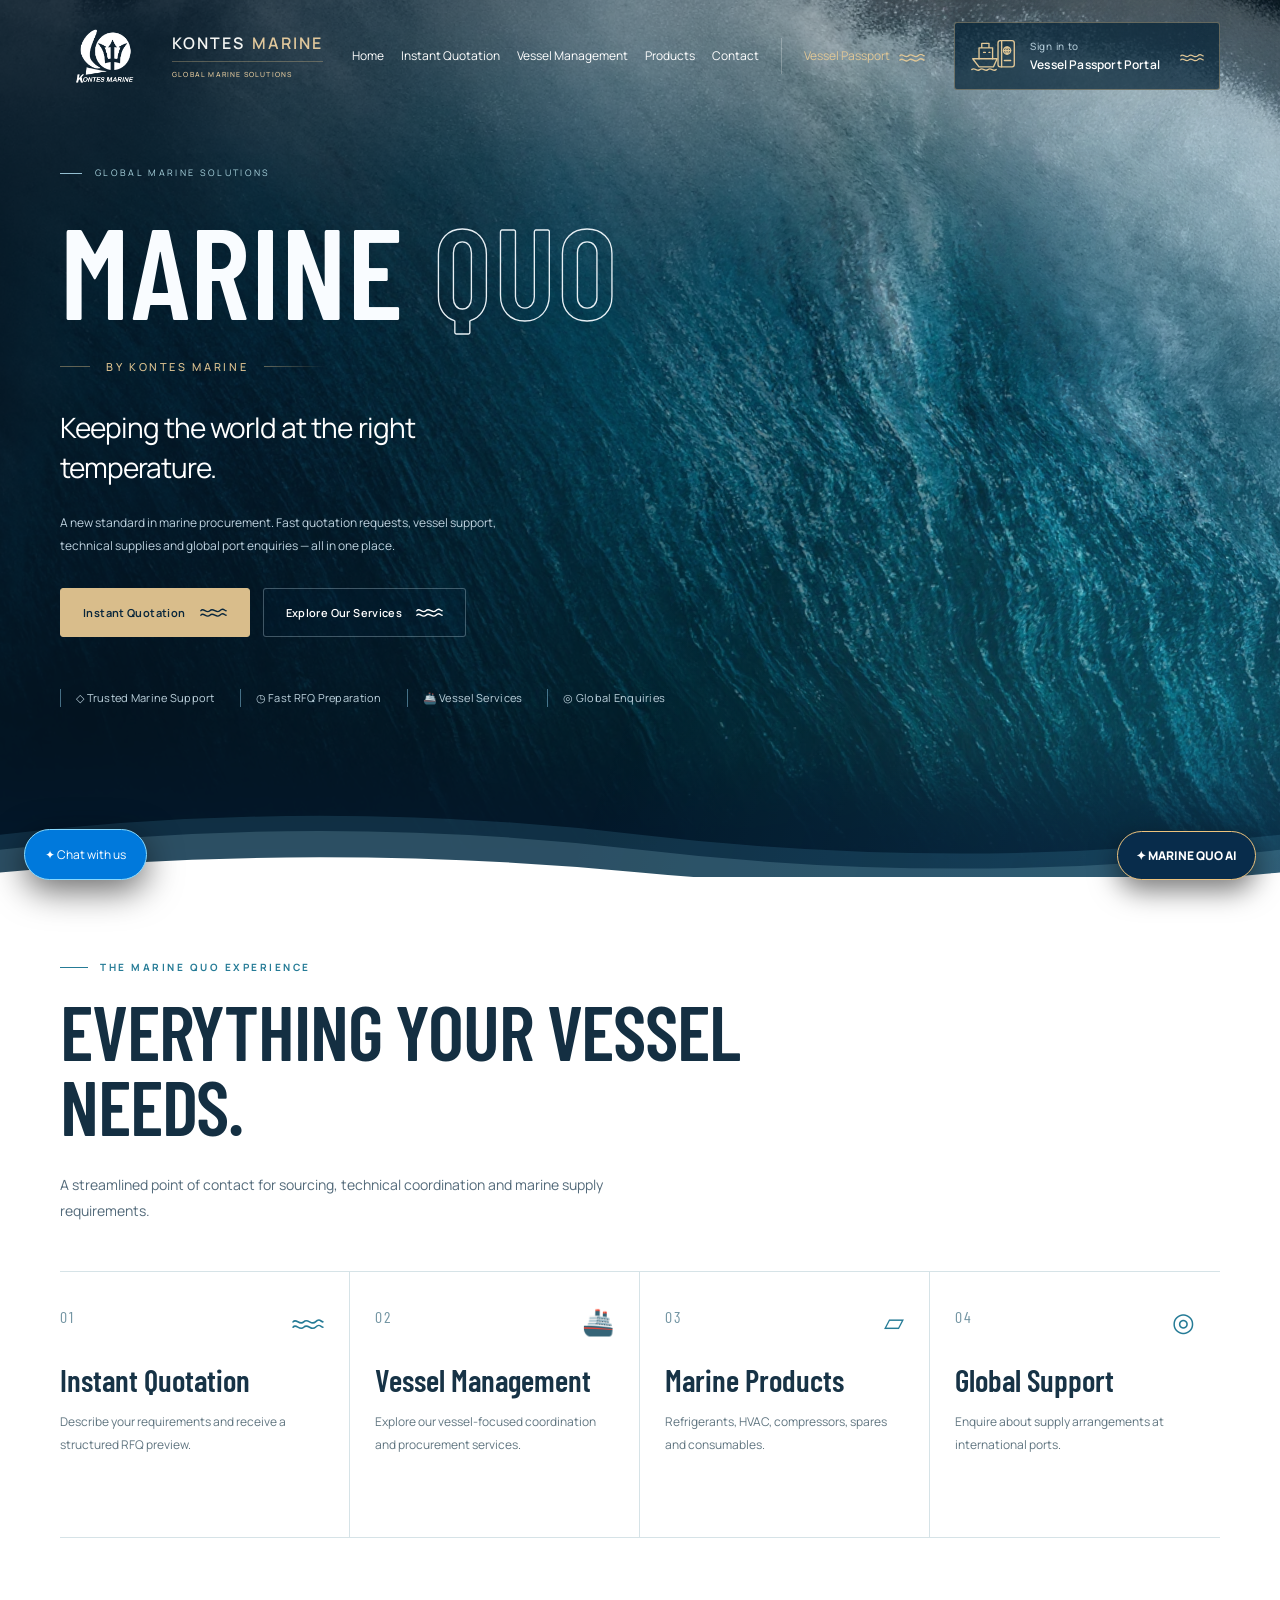
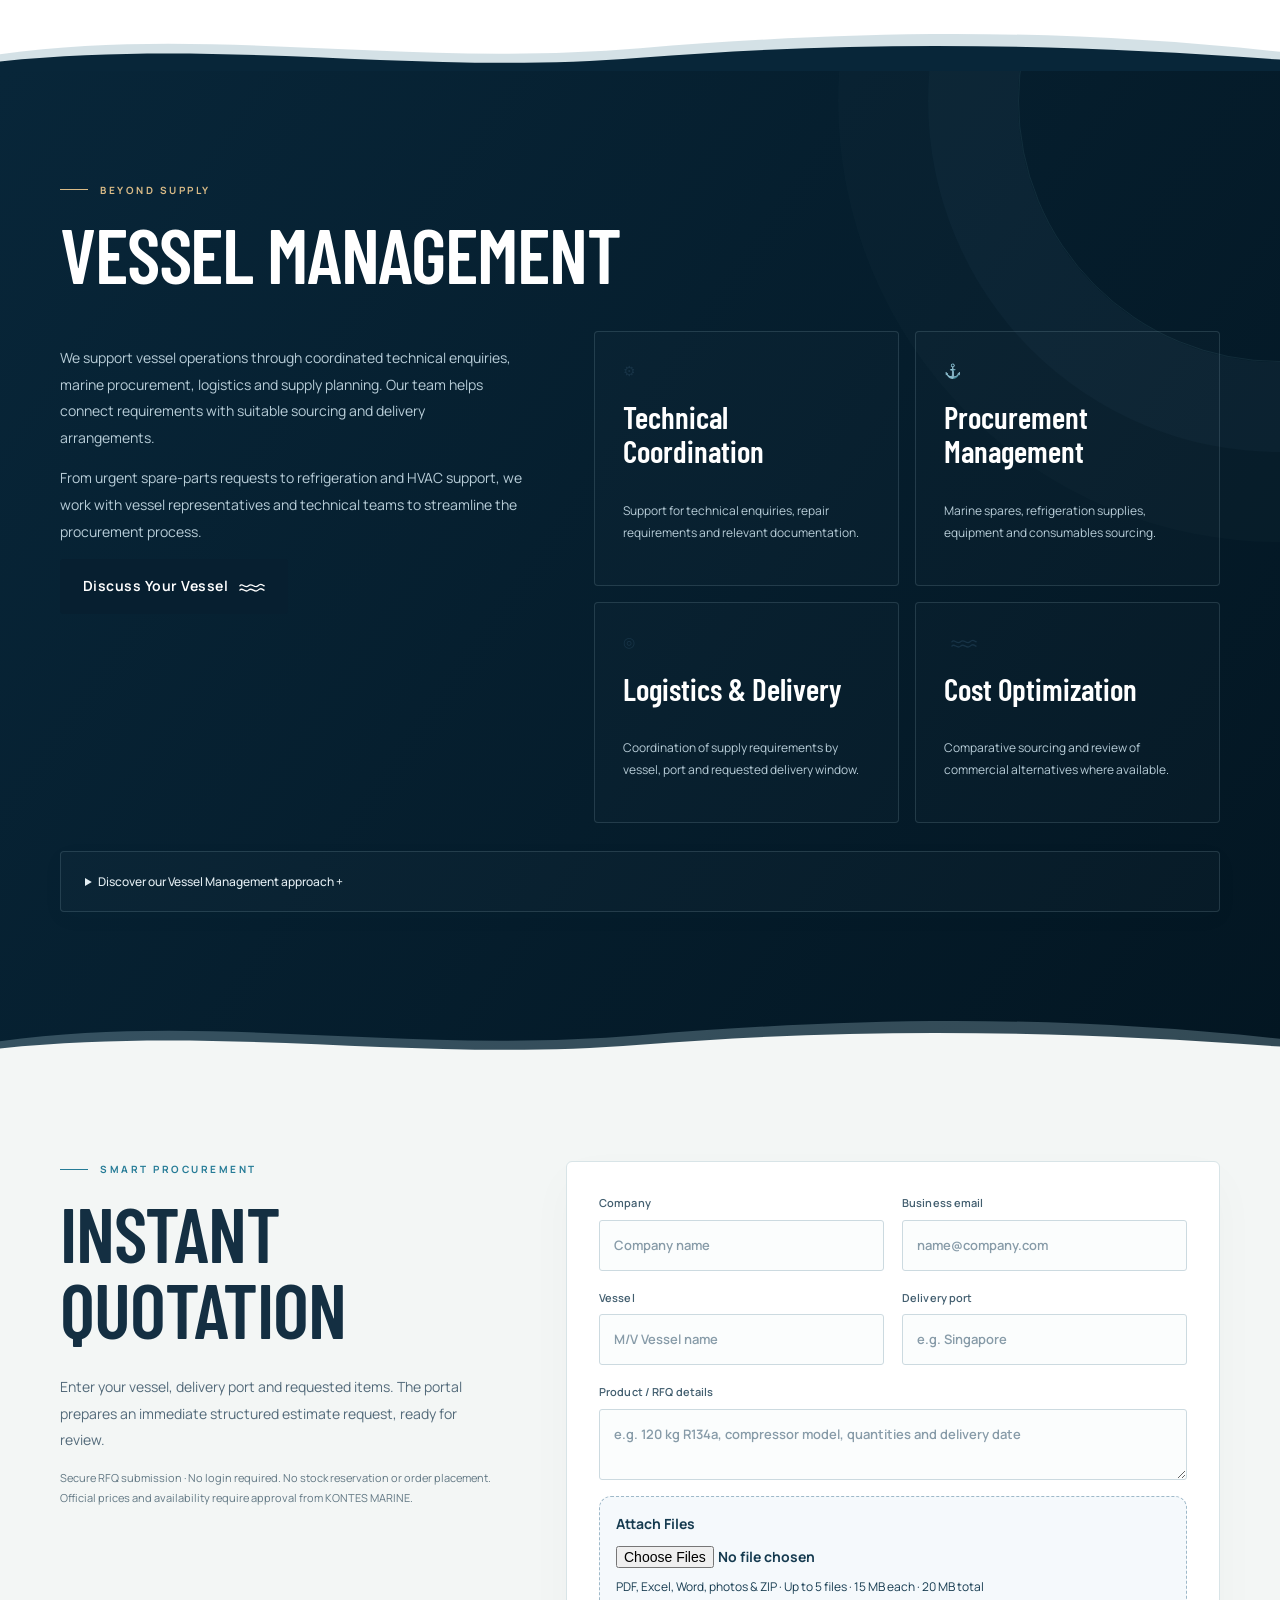
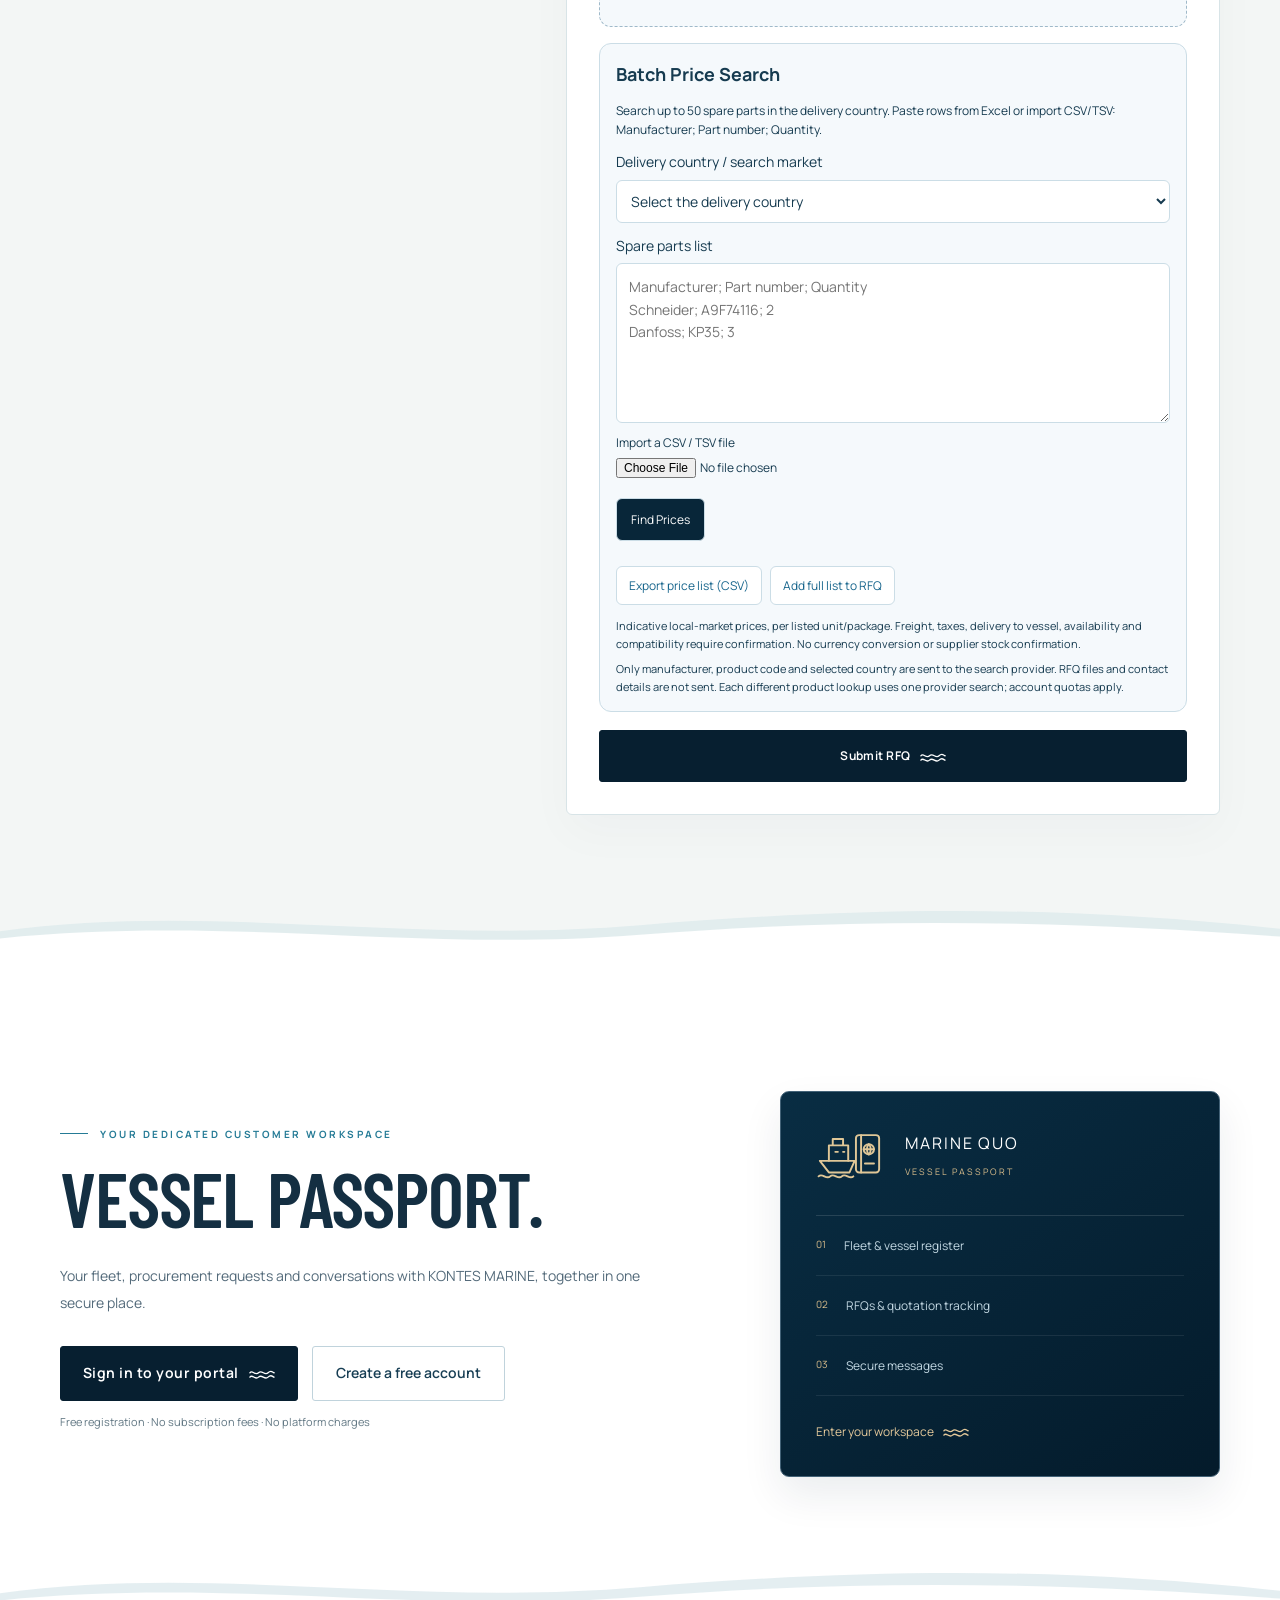
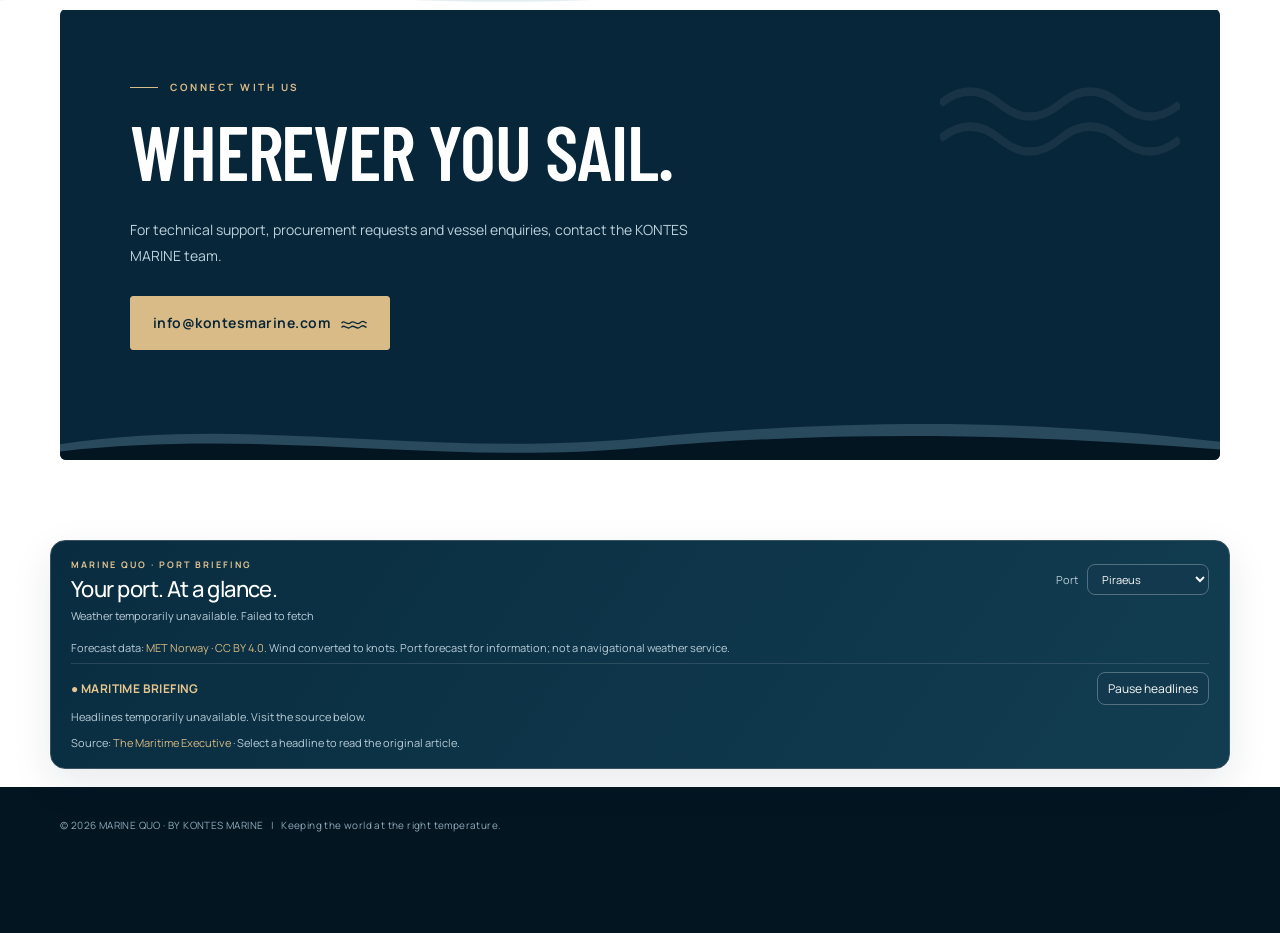
==== commit 19c4e2f5: "Add batch price search by delivery country Support 50 spare-part lines from Excel paste or CSV, loca" ====
--- a/index.html
+++ b/index.html
@@ -375,7 +375,7 @@
 <div class="wrap hero-body"><div class="eyebrow">Global Marine Solutions</div><h1 class="marine-wordmark" aria-label="MARINE QUO"><span class="wordmark-marine">MARINE</span><span class="wordmark-quo">QUO</span></h1><div class="by">BY KONTES MARINE</div><p class="tagline">Keeping the world at the right temperature.</p><p class="desc">A new standard in marine procurement. Fast quotation requests, vessel support, technical supplies and global port enquiries — all in one place.</p><div class="actions"><a class="blue" href="#quotation">Instant Quotation <svg class="wave-action" viewBox="0 0 30 14" fill="none" stroke="currentColor" stroke-width="1.5" stroke-linecap="round" aria-hidden="true"><path d="M1 5c3-4 6 4 10 0s7 4 11 0 5 0 7 0M1 10c3-4 6 4 10 0s7 4 11 0 5 0 7 0"/></svg></a><a class="outline" href="#vessel-management">Explore Our Services <svg class="wave-action" viewBox="0 0 30 14" fill="none" stroke="currentColor" stroke-width="1.5" stroke-linecap="round" aria-hidden="true"><path d="M1 5c3-4 6 4 10 0s7 4 11 0 5 0 7 0M1 10c3-4 6 4 10 0s7 4 11 0 5 0 7 0"/></svg></a></div><div class="features"><span>◇ Trusted Marine Support</span><span>◷ Fast RFQ Preparation</span><span>🚢 Vessel Services</span><span>◎ Global Enquiries</span></div></div><div class="hero-waves" aria-hidden="true"><svg class="wave-back" viewBox="0 0 1440 130" preserveAspectRatio="none" style="position:absolute;inset:0"><path d="M0 50 Q180 0 360 50 T720 50 Q900 0 1080 50 T1440 50 V130 H0Z"/></svg><svg class="wave-mid" viewBox="0 0 1440 130" preserveAspectRatio="none" style="position:absolute;inset:0"><path d="M0 70 Q180 20 360 70 T720 70 Q900 20 1080 70 T1440 70 V130 H0Z"/></svg><svg class="wave-front" viewBox="0 0 1440 130" preserveAspectRatio="none" style="position:absolute;inset:0"><path d="M0 100 Q180 60 360 100 T720 100 Q900 60 1080 100 T1440 100 V130 H0Z"/></svg></div></section>
 <main><section class="wrap section" id="products"><div class="label">The Marine Quo Experience</div><h2>Everything your vessel needs.</h2><p class="intro">A streamlined point of contact for sourcing, technical coordination and marine supply requirements.</p><div class="tiles"><a href="#quotation" class="tile"><div class="ico"><svg class="wave-action" viewBox="0 0 30 14" fill="none" stroke="currentColor" stroke-width="1.5" stroke-linecap="round" aria-hidden="true"><path d="M1 5c3-4 6 4 10 0s7 4 11 0 5 0 7 0M1 10c3-4 6 4 10 0s7 4 11 0 5 0 7 0"/></svg></div><h3>Instant Quotation</h3><p>Describe your requirements and receive a structured RFQ preview.</p></a><a href="#vessel-management" class="tile"><div class="ico">🚢</div><h3>Vessel Management</h3><p>Explore our vessel-focused coordination and procurement services.</p></a><a href="#quotation" class="tile"><div class="ico">▱</div><h3>Marine Products</h3><p>Refrigerants, HVAC, compressors, spares and consumables.</p></a><a href="#contact" class="tile"><div class="ico">◎</div><h3>Global Support</h3><p>Enquire about supply arrangements at international ports.</p></a></div><div class="section-wave" aria-hidden="true"><svg viewBox="0 0 1440 80" preserveAspectRatio="none"><path class="section-wave-soft" d="M0 52 C240 4 450 75 720 42 S1200 10 1440 48 V80 H0Z"/><path class="section-wave-solid" d="M0 64 C260 25 470 88 720 58 S1200 35 1440 61 V80 H0Z"/></svg></div></section>
 <section class="section vessel" id="vessel-management"><div class="wrap"><div class="label">Beyond Supply</div><h2>Vessel Management</h2><div class="management-grid"><div><p class="intro">We support vessel operations through coordinated technical enquiries, marine procurement, logistics and supply planning. Our team helps connect requirements with suitable sourcing and delivery arrangements.</p><p class="intro">From urgent spare-parts requests to refrigeration and HVAC support, we work with vessel representatives and technical teams to streamline the procurement process.</p><a class="blue" href="mailto:info@kontesmarine.com?subject=Vessel%20Management%20Enquiry">Discuss Your Vessel <svg class="wave-action" viewBox="0 0 30 14" fill="none" stroke="currentColor" stroke-width="1.5" stroke-linecap="round" aria-hidden="true"><path d="M1 5c3-4 6 4 10 0s7 4 11 0 5 0 7 0M1 10c3-4 6 4 10 0s7 4 11 0 5 0 7 0"/></svg></a></div><div class="management-services"><div class="service"><div class="ico">⚙</div><h3>Technical Coordination</h3><p>Support for technical enquiries, repair requirements and relevant documentation.</p></div><div class="service"><div class="ico">⚓</div><h3>Procurement Management</h3><p>Marine spares, refrigeration supplies, equipment and consumables sourcing.</p></div><div class="service"><div class="ico">◎</div><h3>Logistics & Delivery</h3><p>Coordination of supply requirements by vessel, port and requested delivery window.</p></div><div class="service"><div class="ico"><svg class="wave-action" viewBox="0 0 30 14" fill="none" stroke="currentColor" stroke-width="1.5" stroke-linecap="round" aria-hidden="true"><path d="M1 5c3-4 6 4 10 0s7 4 11 0 5 0 7 0M1 10c3-4 6 4 10 0s7 4 11 0 5 0 7 0"/></svg></div><h3>Cost Optimization</h3><p>Comparative sourcing and review of commercial alternatives where available.</p></div></div></div><details class="disclosure"><summary>Discover our Vessel Management approach +</summary><div class="content">Our workflow begins with vessel identification and a clear technical requirement. We review available specifications, coordinate sourcing enquiries, evaluate feasible delivery options and prepare commercial documentation for approval. Scope, availability and lead times are confirmed individually. This is procurement and technical coordination support; regulated ship-management responsibilities are agreed separately where applicable.</div></details></div><div class="section-wave" aria-hidden="true"><svg viewBox="0 0 1440 80" preserveAspectRatio="none"><path class="section-wave-soft" d="M0 52 C240 4 450 75 720 42 S1200 10 1440 48 V80 H0Z"/><path class="section-wave-solid" d="M0 64 C260 25 470 88 720 58 S1200 35 1440 61 V80 H0Z"/></svg></div></section>
-<section class="section quote" id="quotation"><div class="wrap quote-grid"><div><div class="label">Smart Procurement</div><h2>Instant Quotation</h2><p class="intro">Enter your vessel, delivery port and requested items. The portal prepares an immediate structured estimate request, ready for review.</p><p class="fine">Secure RFQ submission · No login required. No live stock, pricing or order placement. Official prices and availability require approval from KONTES MARINE.</p></div><div class="panel"><form id="rfq"><div style="position:absolute;left:-9999px" aria-hidden="true"><label>Leave empty<input id="rfq_website" autocomplete="off" tabindex="-1"></label></div><div class="fields"><label>Company<input id="company" required placeholder="Company name"></label><label>Business email<input id="email" type="email" required placeholder="name@company.com"></label><label>Vessel<input id="vessel" placeholder="M/V Vessel name"></label><label>Delivery port<input id="port" required placeholder="e.g. Singapore"></label><label class="full">Product / RFQ details<textarea id="details" required placeholder="e.g. 120 kg R134a, compressor model, quantities and delivery date"></textarea></label></div><button class="blue" style="width:100%;margin-top:18px" type="submit">Submit RFQ <svg class="wave-action" viewBox="0 0 30 14" fill="none" stroke="currentColor" stroke-width="1.5" stroke-linecap="round" aria-hidden="true"><path d="M1 5c3-4 6 4 10 0s7 4 11 0 5 0 7 0M1 10c3-4 6 4 10 0s7 4 11 0 5 0 7 0"/></svg></button></form><div id="result" class="result" aria-live="polite"></div></div></div><div class="section-wave" aria-hidden="true"><svg viewBox="0 0 1440 80" preserveAspectRatio="none"><path class="section-wave-soft" d="M0 52 C240 4 450 75 720 42 S1200 10 1440 48 V80 H0Z"/><path class="section-wave-solid" d="M0 64 C260 25 470 88 720 58 S1200 35 1440 61 V80 H0Z"/></svg></div></section>
+<section class="section quote" id="quotation"><div class="wrap quote-grid"><div><div class="label">Smart Procurement</div><h2>Instant Quotation</h2><p class="intro">Enter your vessel, delivery port and requested items. The portal prepares an immediate structured estimate request, ready for review.</p><p class="fine">Secure RFQ submission · No login required. No stock reservation or order placement. Official prices and availability require approval from KONTES MARINE.</p></div><div class="panel"><form id="rfq"><div style="position:absolute;left:-9999px" aria-hidden="true"><label>Leave empty<input id="rfq_website" autocomplete="off" tabindex="-1"></label></div><div class="fields"><label>Company<input id="company" required placeholder="Company name"></label><label>Business email<input id="email" type="email" required placeholder="name@company.com"></label><label>Vessel<input id="vessel" placeholder="M/V Vessel name"></label><label>Delivery port<input id="port" required placeholder="e.g. Singapore"></label><label class="full">Product / RFQ details<textarea id="details" required placeholder="e.g. 120 kg R134a, compressor model, quantities and delivery date"></textarea></label></div><button class="blue" style="width:100%;margin-top:18px" type="submit">Submit RFQ <svg class="wave-action" viewBox="0 0 30 14" fill="none" stroke="currentColor" stroke-width="1.5" stroke-linecap="round" aria-hidden="true"><path d="M1 5c3-4 6 4 10 0s7 4 11 0 5 0 7 0M1 10c3-4 6 4 10 0s7 4 11 0 5 0 7 0"/></svg></button></form><div id="result" class="result" aria-live="polite"></div></div></div><div class="section-wave" aria-hidden="true"><svg viewBox="0 0 1440 80" preserveAspectRatio="none"><path class="section-wave-soft" d="M0 52 C240 4 450 75 720 42 S1200 10 1440 48 V80 H0Z"/><path class="section-wave-solid" d="M0 64 C260 25 470 88 720 58 S1200 35 1440 61 V80 H0Z"/></svg></div></section>
 <section class="section account" id="account"><div class="wrap"><div class="passport-grid"><div><div class="label">YOUR DEDICATED CUSTOMER WORKSPACE</div><h2>Vessel Passport.</h2><p class="intro">Your fleet, procurement requests and conversations with KONTES MARINE, together in one secure place.</p><div class="actions"><a class="blue" href="/passport.html">Sign in to your portal <svg class="wave-action" viewBox="0 0 30 14" fill="none" stroke="currentColor" stroke-width="1.5" stroke-linecap="round" aria-hidden="true"><path d="M1 5c3-4 6 4 10 0s7 4 11 0 5 0 7 0M1 10c3-4 6 4 10 0s7 4 11 0 5 0 7 0"/></svg></a><a class="outline passport-register-link" href="/passport.html?register">Create a free account</a></div><p class="fine">Free registration · No subscription fees · No platform charges</p></div><div class="passport-preview"><div class="passport-preview-top"><svg class="passport-ship-icon" viewBox="0 0 52 44" fill="none" stroke="currentColor" stroke-width="1.5" stroke-linecap="round" stroke-linejoin="round" aria-hidden="true"><path d="M3 25h27l-4 9H10L3 25Z"/><path d="M10 25V13h15v12M13 13V8h8v5M15 18h2m4 0h1M2 37c3-3 6 3 9 0s6 3 9 0 6 3 9 0"/><rect x="31" y="5" width="18" height="29" rx="2.5"/><path d="M35 5v29M38 27h7"/><circle cx="41" cy="16" r="4"/><path d="M37 16h8M41 12c-2 2-2 6 0 8 2-2 2-6 0-8Z"/></svg><span>MARINE QUO<br><small>VESSEL PASSPORT</small></span></div><div class="passport-preview-line"><span>01</span> Fleet & vessel register</div><div class="passport-preview-line"><span>02</span> RFQs & quotation tracking</div><div class="passport-preview-line"><span>03</span> Secure messages</div><a href="/passport.html">Enter your workspace <svg class="wave-action" viewBox="0 0 30 14" fill="none" stroke="currentColor" stroke-width="1.5" stroke-linecap="round" aria-hidden="true"><path d="M1 5c3-4 6 4 10 0s7 4 11 0 5 0 7 0M1 10c3-4 6 4 10 0s7 4 11 0 5 0 7 0"/></svg></a></div></div></div><div class="section-wave" aria-hidden="true"><svg viewBox="0 0 1440 80" preserveAspectRatio="none"><path class="section-wave-soft" d="M0 52 C240 4 450 75 720 42 S1200 10 1440 48 V80 H0Z"/><path class="section-wave-solid" d="M0 64 C260 25 470 88 720 58 S1200 35 1440 61 V80 H0Z"/></svg></div></section><section class="section wrap" id="contact"><div class="label">Connect With Us</div><h2>Wherever you sail.</h2><p class="intro">For technical support, procurement requests and vessel enquiries, contact the KONTES MARINE team.</p><a class="blue" href="mailto:info@kontesmarine.com">info@kontesmarine.com <svg class="wave-action" viewBox="0 0 30 14" fill="none" stroke="currentColor" stroke-width="1.5" stroke-linecap="round" aria-hidden="true"><path d="M1 5c3-4 6 4 10 0s7 4 11 0 5 0 7 0M1 10c3-4 6 4 10 0s7 4 11 0 5 0 7 0"/></svg></a><div class="section-wave" aria-hidden="true"><svg viewBox="0 0 1440 80" preserveAspectRatio="none"><path class="section-wave-soft" d="M0 52 C240 4 450 75 720 42 S1200 10 1440 48 V80 H0Z"/><path class="section-wave-solid" d="M0 64 C260 25 470 88 720 58 S1200 35 1440 61 V80 H0Z"/></svg></div></section><section class="mq-bulletin" id="marineBulletin" aria-label="Port weather and maritime news">
  <div class="mq-b-head"><div><p>MARINE QUO · PORT BRIEFING</p><h2>Your port. At a glance.</h2></div><label>Port <select id="mqWeatherPort"><option value="piraeus">Piraeus</option><option value="rotterdam">Rotterdam</option><option value="singapore">Singapore</option><option value="dubai">Jebel Ali / Dubai</option><option value="shanghai">Shanghai</option><option value="houston">Houston</option></select></label></div>
  <p id="mqWeatherStatus" role="status">Loading port forecast…</p><div class="mq-weather-grid" id="mqWeatherGrid"></div>
@@ -440,4 +440,4 @@
  document.addEventListener('keydown',event=>{if(event.key==='Escape'){if(support.classList.contains('show'))closeSupport(true);else if(assistant.classList.contains('open'))closeAssistant(true)}});
 })();
 </script><script src="/ocean-motion.js" defer></script><script src="/marinequo-app.js" defer></script>
-<script type="module" src="/rfq-price-search.js"></script></body></html>
+<script type="module" src="/rfq-price-search.js?v=20261026-batch1"></script></body></html>
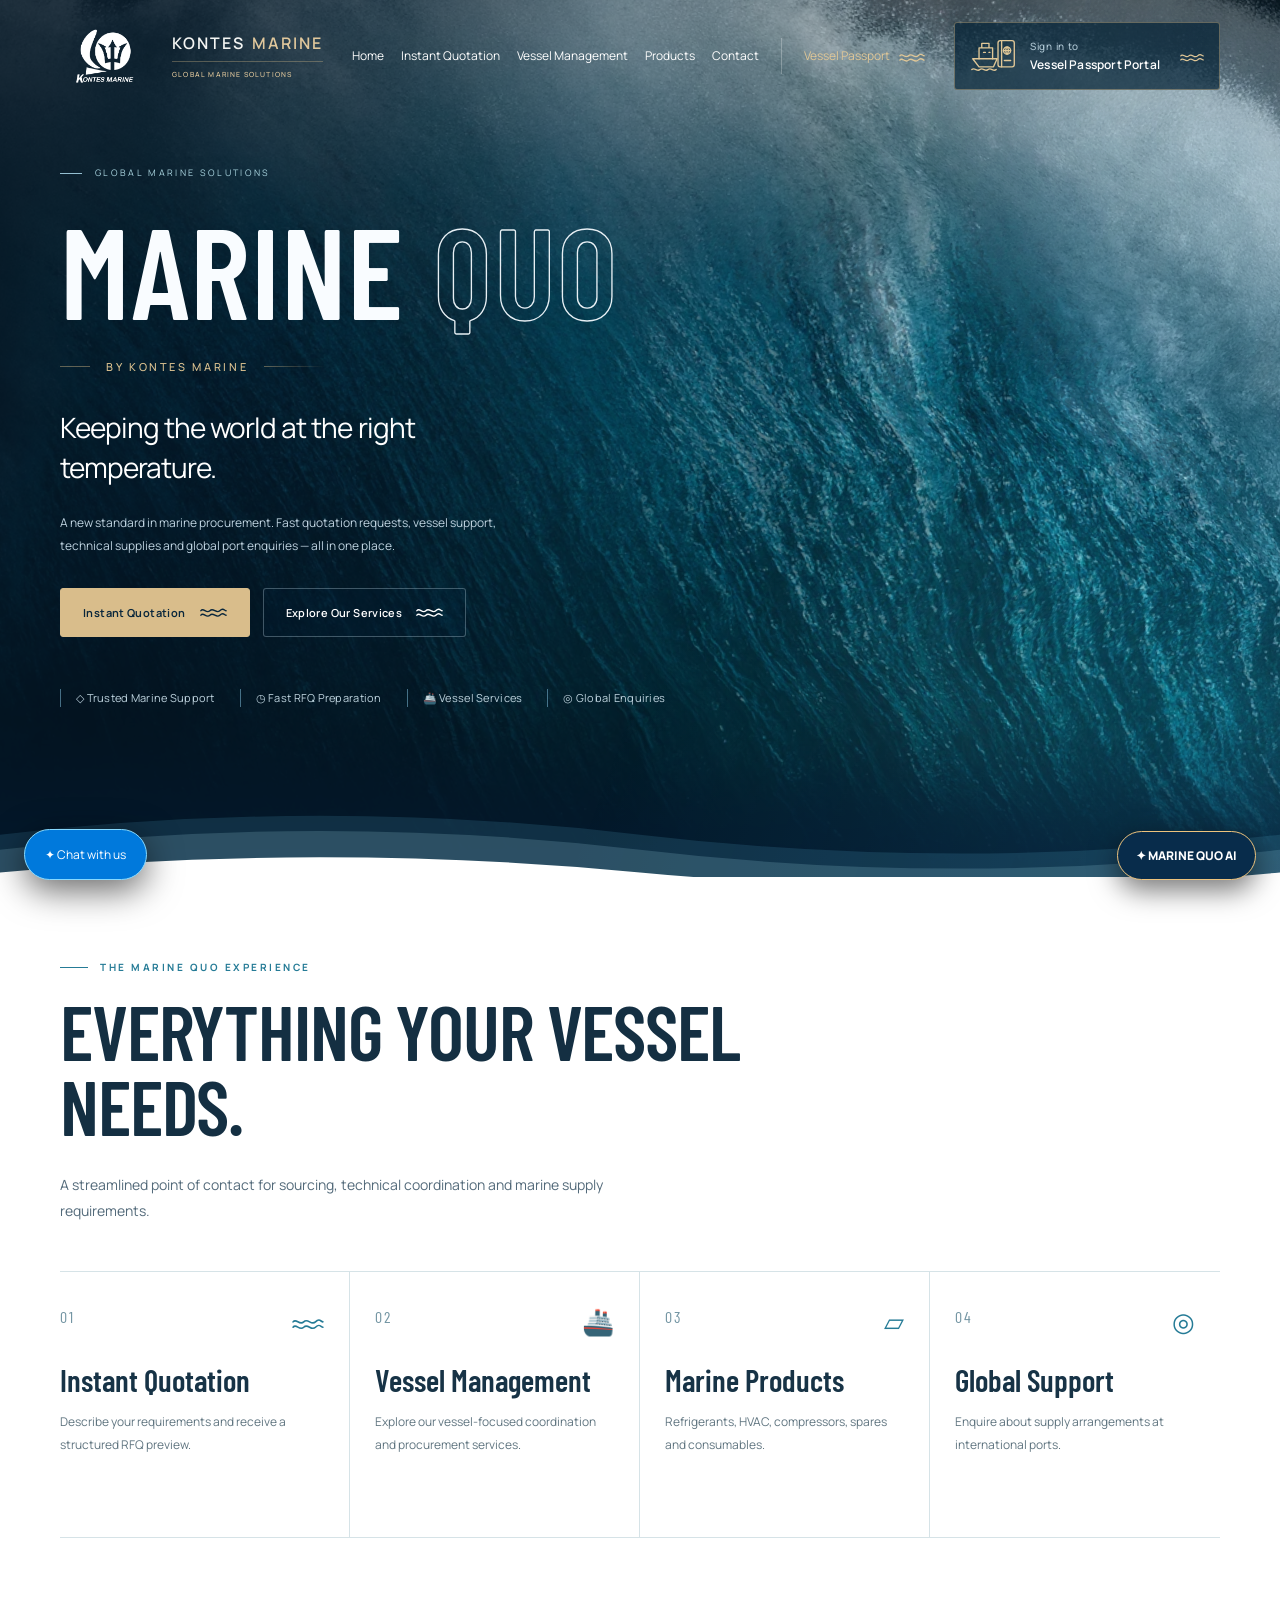
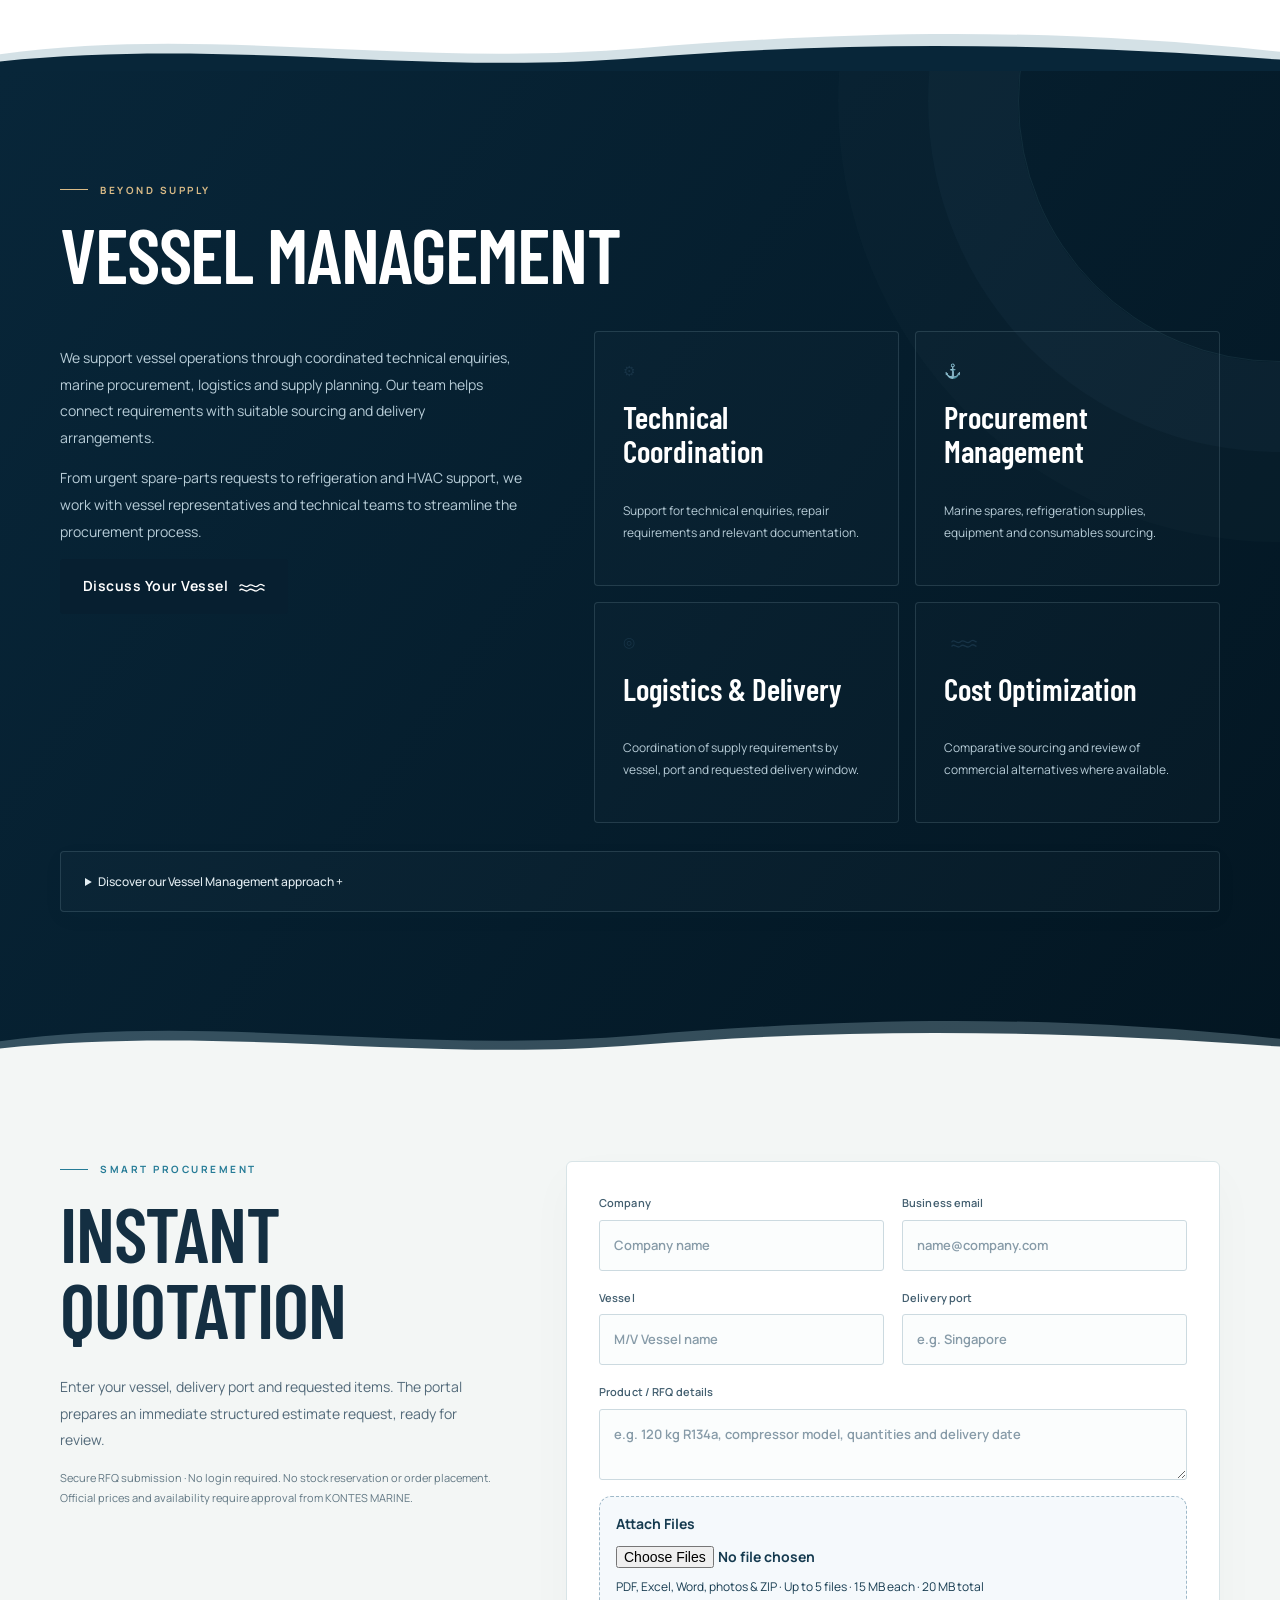
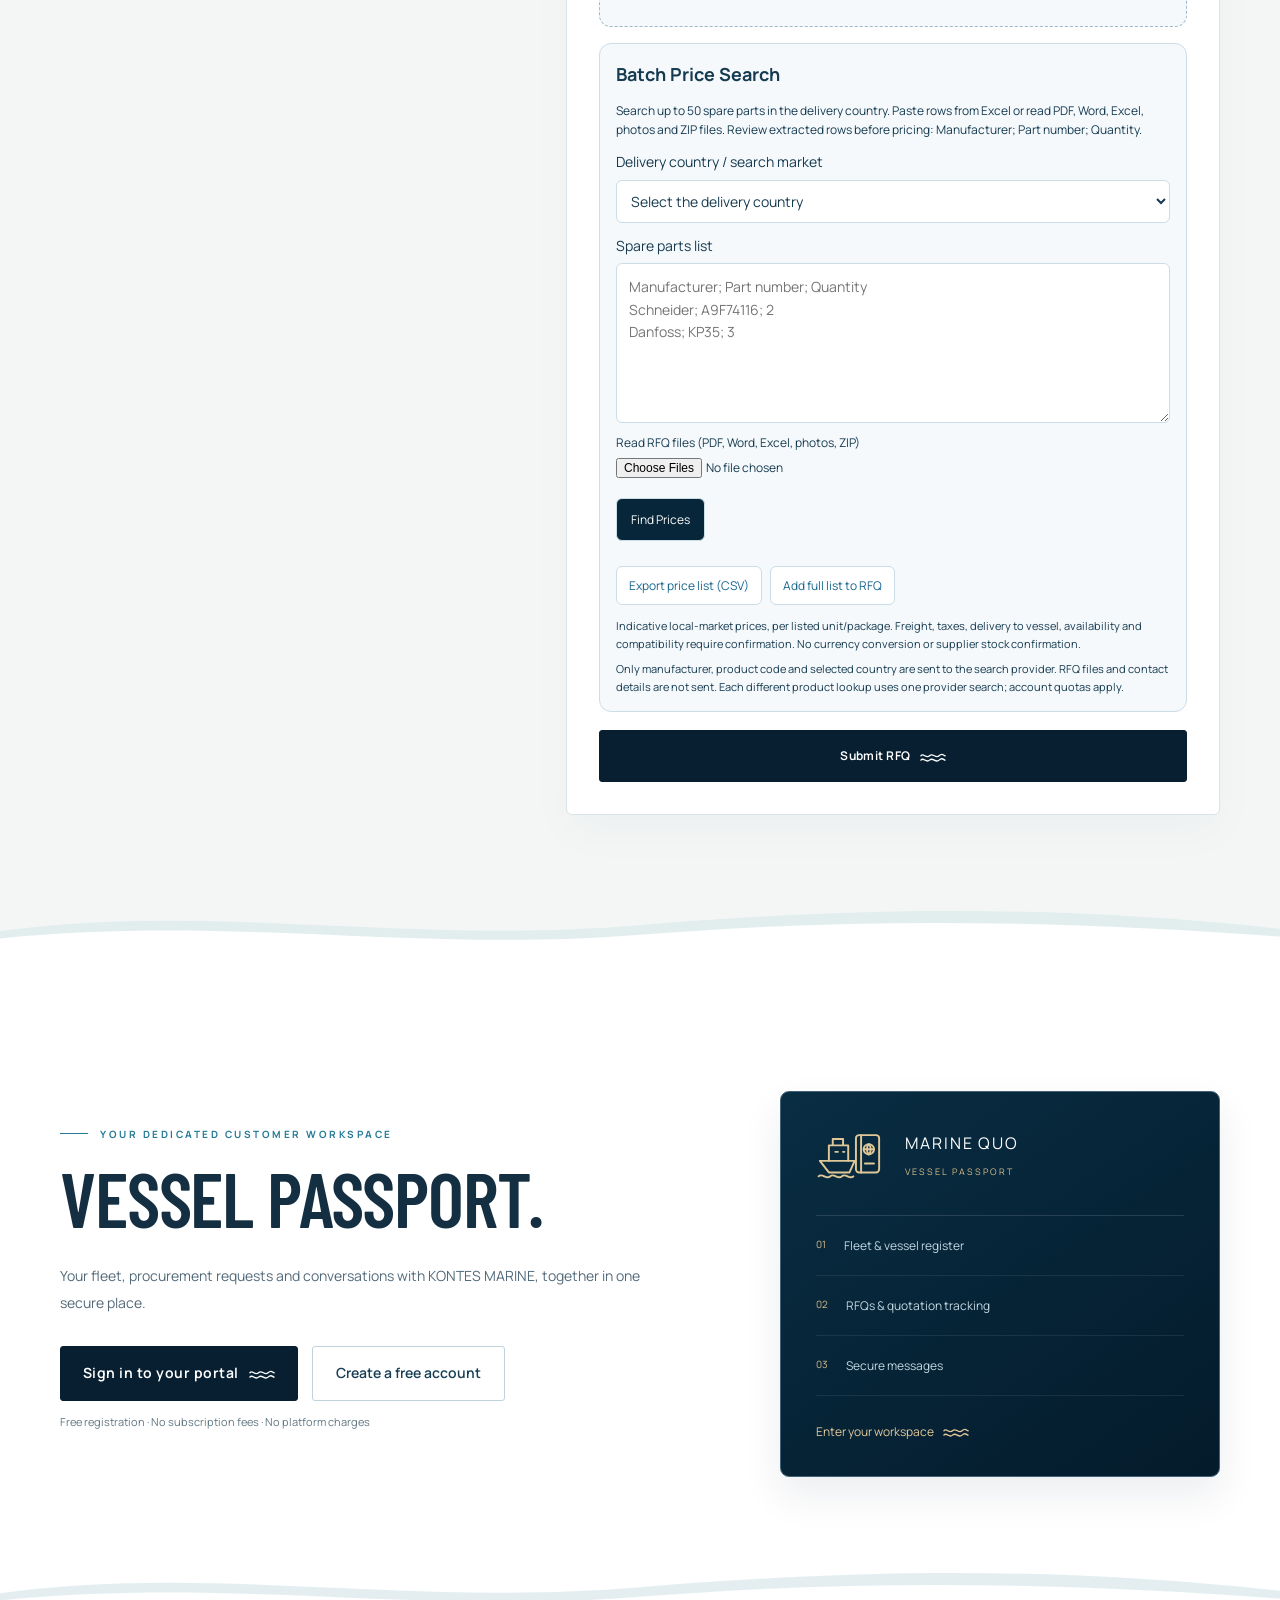
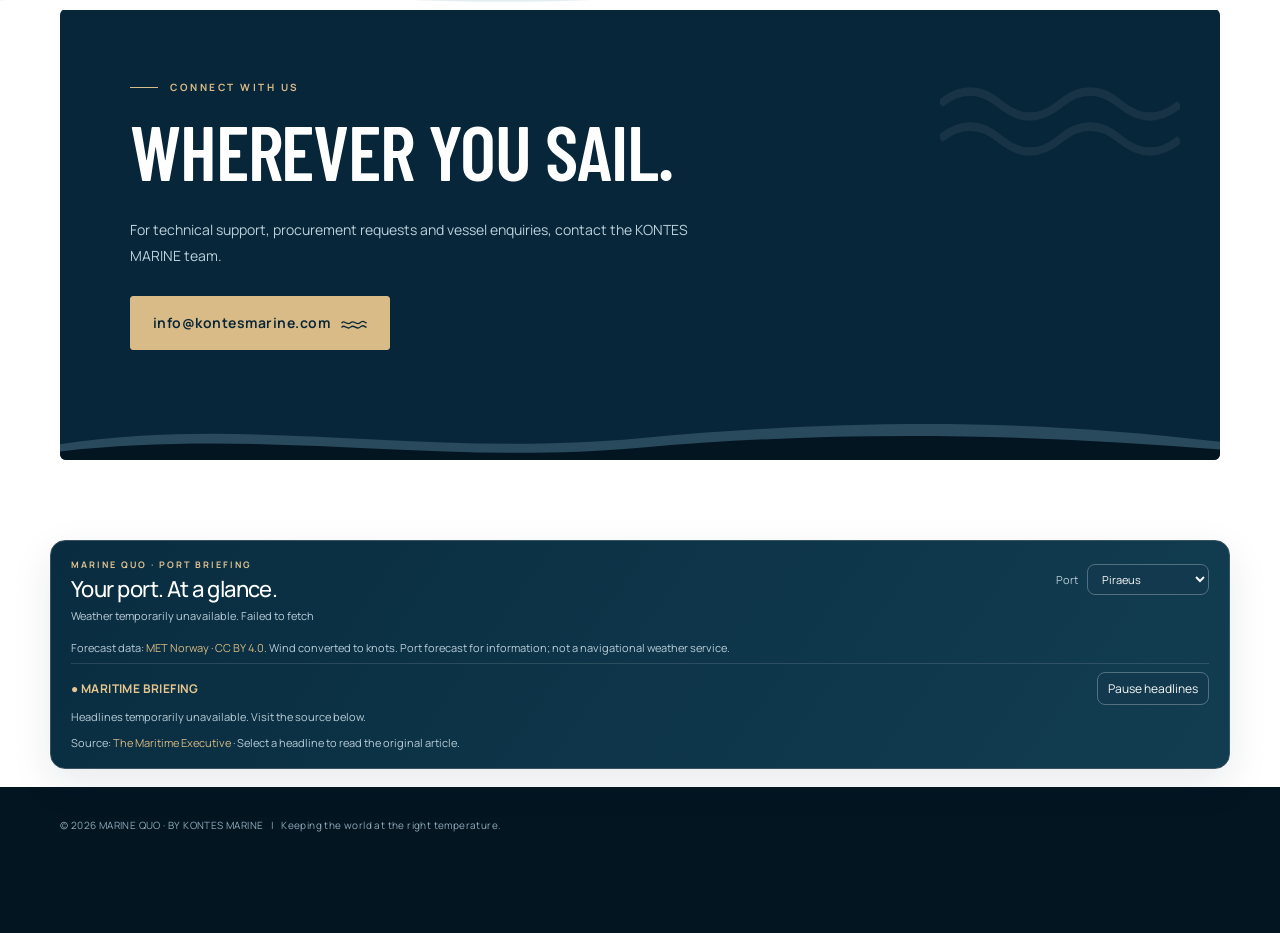
==== commit 67c4ef95: "Read RFQ documents locally and add branded search favicon" ====
--- a/index.html
+++ b/index.html
@@ -366,7 +366,7 @@
 <link rel="apple-touch-icon" href="/marinequo-180.png">
 <meta name="apple-mobile-web-app-capable" content="yes">
 <meta name="apple-mobile-web-app-title" content="MARINE QUO">
-</head><body><section class="hero" id="home"><canvas id="oceanMotion" class="ocean-motion" aria-hidden="true"></canvas><header class="wrap"><a href="#home" class="brand"><span class="brandrow"><img class="kontes-logo" alt="KONTES MARINE" src="/kontes-marine-logo.png"><span class="kontes-signature">KONTES<span class="signature-marine">MARINE</span><small>GLOBAL MARINE SOLUTIONS</small></span></span></a><nav class="nav"><a href="#home">Home</a><a href="#quotation">Instant Quotation</a><a href="#vessel-management">Vessel Management</a><a href="#products">Products</a><a href="#contact">Contact</a><a class="portal-nav" href="/passport.html">Vessel Passport <svg class="wave-action" viewBox="0 0 30 14" fill="none" stroke="currentColor" stroke-width="1.5" stroke-linecap="round" aria-hidden="true"><path d="M1 5c3-4 6 4 10 0s7 4 11 0 5 0 7 0M1 10c3-4 6 4 10 0s7 4 11 0 5 0 7 0"/></svg></a></nav><a class="navcta portal-signin" id="portalSignIn" href="/passport.html"><svg class="passport-ship-icon" viewBox="0 0 52 44" fill="none" stroke="currentColor" stroke-width="1.5" stroke-linecap="round" stroke-linejoin="round" aria-hidden="true"><path d="M3 25h27l-4 9H10L3 25Z"/><path d="M10 25V13h15v12M13 13V8h8v5M15 18h2m4 0h1M2 37c3-3 6 3 9 0s6 3 9 0 6 3 9 0"/><rect x="31" y="5" width="18" height="29" rx="2.5"/><path d="M35 5v29M38 27h7"/><circle cx="41" cy="16" r="4"/><path d="M37 16h8M41 12c-2 2-2 6 0 8 2-2 2-6 0-8Z"/></svg><span><small>Sign in to</small><strong>Vessel Passport Portal</strong></span><span class="portal-access-arrow" aria-hidden="true"><svg class="wave-action" viewBox="0 0 30 14" fill="none" stroke="currentColor" stroke-width="1.5" stroke-linecap="round" aria-hidden="true"><path d="M1 5c3-4 6 4 10 0s7 4 11 0 5 0 7 0M1 10c3-4 6 4 10 0s7 4 11 0 5 0 7 0"/></svg></span></a></header><style>.mq-bulletin{position:relative;z-index:1;max-width:1180px;margin:20px auto 28px;padding:22px 26px;background:linear-gradient(125deg,#092c40,#123d51);border:1px solid #385461;border-radius:20px;color:#f4f8fa;font-family:Manrope,Arial,sans-serif;box-shadow:0 14px 40px #05243418;min-width:0;overflow:hidden}.mq-bulletin h2{font-size:24px;font-weight:700;letter-spacing:-.6px;margin:2px 0;color:#fff}.mq-bulletin p{margin:7px 0;font-size:11px;line-height:1.6;color:#b9cdd7}.mq-bulletin a{color:#d6b982}.mq-b-head{display:flex;justify-content:space-between;gap:16px;align-items:center;flex-wrap:wrap}.mq-b-head>div>p{letter-spacing:2px;font-size:9px;font-weight:700;color:#dec28f}.mq-b-head label{font-size:11px;color:#b9cdd7;display:flex;align-items:center;gap:9px}.mq-b-head select,.mq-bulletin button{font:inherit;font-size:11px;padding:9px 13px;border:1px solid #527080;border-radius:8px;background:#12394d;color:#f8fafb}.mq-b-head select:focus-visible,.mq-bulletin button:focus-visible,.mq-bulletin a:focus-visible{outline:2px solid #e4c588;outline-offset:4px}.mq-weather-grid{display:grid;grid-template-columns:repeat(4,minmax(0,1fr));gap:10px;margin:12px 0}.mq-weather-cell{position:relative;background:#ffffff09;border:1px solid #ffffff18;border-radius:12px;padding:13px 15px}.mq-weather-cell strong{display:block;font-size:28px;font-weight:600;letter-spacing:-1px;margin:6px 0;color:white}.mq-weather-cell span{display:block;font-size:10px;line-height:1.6;color:#c3d4de}.mq-weather-cell span.mq-weather-icon{position:absolute;right:14px;top:32px;font-size:30px;line-height:1;filter:drop-shadow(0 4px 8px #0003)}.mq-weather-cell span.mq-weather-condition{color:#ecd2a1;font-size:11px;margin-bottom:5px}.mq-news{border-top:1px solid #ffffff20;margin-top:14px;padding-top:12px}.mq-news>.mq-b-head strong{font-size:12px;letter-spacing:.4px;color:#e5c68f}.mq-news-window{overflow:hidden;max-width:100%;margin-top:10px}.mq-news-track{display:flex;width:max-content;animation:mq-headlines 100s linear infinite}.mq-news-track>div{display:flex;align-items:center;gap:32px;padding-right:32px}.mq-news-track a{display:block;max-width:390px;font-size:12px;line-height:1.5;white-space:normal;color:#f1f5f7;text-decoration:none;border-left:2px solid #b5945c;padding-left:12px}.mq-news-track a:hover{text-decoration:underline}.mq-news-track small{display:block;font-size:9px;margin-top:3px;color:#a8c0cf}.mq-news-window:hover .mq-news-track,.mq-news-window:focus-within .mq-news-track,.mq-news-window.paused .mq-news-track{animation-play-state:paused}@keyframes mq-headlines{to{transform:translateX(-50%)}}@media(prefers-reduced-motion:reduce){.mq-news-track{animation:none}.mq-news-window{overflow-x:auto}}@media(max-width:700px){.mq-bulletin{margin:14px 16px 22px;padding:18px;border-radius:16px}.passport-main>.mq-bulletin{margin-left:0;margin-right:0}.mq-weather-grid{grid-template-columns:repeat(2,minmax(0,1fr));gap:8px}.mq-weather-cell{padding:11px}.mq-weather-cell strong{font-size:24px}.mq-weather-cell span.mq-weather-icon{font-size:25px;right:10px;top:33px}.mq-news-track a{max-width:270px}.mq-bulletin h2{font-size:21px}.mq-b-head{gap:10px}.mq-b-head select{max-width:160px}}
+<link rel="icon" type="image/png" sizes="192x192" href="/marinequo-192.png"></head><body><section class="hero" id="home"><canvas id="oceanMotion" class="ocean-motion" aria-hidden="true"></canvas><header class="wrap"><a href="#home" class="brand"><span class="brandrow"><img class="kontes-logo" alt="KONTES MARINE" src="/kontes-marine-logo.png"><span class="kontes-signature">KONTES<span class="signature-marine">MARINE</span><small>GLOBAL MARINE SOLUTIONS</small></span></span></a><nav class="nav"><a href="#home">Home</a><a href="#quotation">Instant Quotation</a><a href="#vessel-management">Vessel Management</a><a href="#products">Products</a><a href="#contact">Contact</a><a class="portal-nav" href="/passport.html">Vessel Passport <svg class="wave-action" viewBox="0 0 30 14" fill="none" stroke="currentColor" stroke-width="1.5" stroke-linecap="round" aria-hidden="true"><path d="M1 5c3-4 6 4 10 0s7 4 11 0 5 0 7 0M1 10c3-4 6 4 10 0s7 4 11 0 5 0 7 0"/></svg></a></nav><a class="navcta portal-signin" id="portalSignIn" href="/passport.html"><svg class="passport-ship-icon" viewBox="0 0 52 44" fill="none" stroke="currentColor" stroke-width="1.5" stroke-linecap="round" stroke-linejoin="round" aria-hidden="true"><path d="M3 25h27l-4 9H10L3 25Z"/><path d="M10 25V13h15v12M13 13V8h8v5M15 18h2m4 0h1M2 37c3-3 6 3 9 0s6 3 9 0 6 3 9 0"/><rect x="31" y="5" width="18" height="29" rx="2.5"/><path d="M35 5v29M38 27h7"/><circle cx="41" cy="16" r="4"/><path d="M37 16h8M41 12c-2 2-2 6 0 8 2-2 2-6 0-8Z"/></svg><span><small>Sign in to</small><strong>Vessel Passport Portal</strong></span><span class="portal-access-arrow" aria-hidden="true"><svg class="wave-action" viewBox="0 0 30 14" fill="none" stroke="currentColor" stroke-width="1.5" stroke-linecap="round" aria-hidden="true"><path d="M1 5c3-4 6 4 10 0s7 4 11 0 5 0 7 0M1 10c3-4 6 4 10 0s7 4 11 0 5 0 7 0"/></svg></span></a></header><style>.mq-bulletin{position:relative;z-index:1;max-width:1180px;margin:20px auto 28px;padding:22px 26px;background:linear-gradient(125deg,#092c40,#123d51);border:1px solid #385461;border-radius:20px;color:#f4f8fa;font-family:Manrope,Arial,sans-serif;box-shadow:0 14px 40px #05243418;min-width:0;overflow:hidden}.mq-bulletin h2{font-size:24px;font-weight:700;letter-spacing:-.6px;margin:2px 0;color:#fff}.mq-bulletin p{margin:7px 0;font-size:11px;line-height:1.6;color:#b9cdd7}.mq-bulletin a{color:#d6b982}.mq-b-head{display:flex;justify-content:space-between;gap:16px;align-items:center;flex-wrap:wrap}.mq-b-head>div>p{letter-spacing:2px;font-size:9px;font-weight:700;color:#dec28f}.mq-b-head label{font-size:11px;color:#b9cdd7;display:flex;align-items:center;gap:9px}.mq-b-head select,.mq-bulletin button{font:inherit;font-size:11px;padding:9px 13px;border:1px solid #527080;border-radius:8px;background:#12394d;color:#f8fafb}.mq-b-head select:focus-visible,.mq-bulletin button:focus-visible,.mq-bulletin a:focus-visible{outline:2px solid #e4c588;outline-offset:4px}.mq-weather-grid{display:grid;grid-template-columns:repeat(4,minmax(0,1fr));gap:10px;margin:12px 0}.mq-weather-cell{position:relative;background:#ffffff09;border:1px solid #ffffff18;border-radius:12px;padding:13px 15px}.mq-weather-cell strong{display:block;font-size:28px;font-weight:600;letter-spacing:-1px;margin:6px 0;color:white}.mq-weather-cell span{display:block;font-size:10px;line-height:1.6;color:#c3d4de}.mq-weather-cell span.mq-weather-icon{position:absolute;right:14px;top:32px;font-size:30px;line-height:1;filter:drop-shadow(0 4px 8px #0003)}.mq-weather-cell span.mq-weather-condition{color:#ecd2a1;font-size:11px;margin-bottom:5px}.mq-news{border-top:1px solid #ffffff20;margin-top:14px;padding-top:12px}.mq-news>.mq-b-head strong{font-size:12px;letter-spacing:.4px;color:#e5c68f}.mq-news-window{overflow:hidden;max-width:100%;margin-top:10px}.mq-news-track{display:flex;width:max-content;animation:mq-headlines 100s linear infinite}.mq-news-track>div{display:flex;align-items:center;gap:32px;padding-right:32px}.mq-news-track a{display:block;max-width:390px;font-size:12px;line-height:1.5;white-space:normal;color:#f1f5f7;text-decoration:none;border-left:2px solid #b5945c;padding-left:12px}.mq-news-track a:hover{text-decoration:underline}.mq-news-track small{display:block;font-size:9px;margin-top:3px;color:#a8c0cf}.mq-news-window:hover .mq-news-track,.mq-news-window:focus-within .mq-news-track,.mq-news-window.paused .mq-news-track{animation-play-state:paused}@keyframes mq-headlines{to{transform:translateX(-50%)}}@media(prefers-reduced-motion:reduce){.mq-news-track{animation:none}.mq-news-window{overflow-x:auto}}@media(max-width:700px){.mq-bulletin{margin:14px 16px 22px;padding:18px;border-radius:16px}.passport-main>.mq-bulletin{margin-left:0;margin-right:0}.mq-weather-grid{grid-template-columns:repeat(2,minmax(0,1fr));gap:8px}.mq-weather-cell{padding:11px}.mq-weather-cell strong{font-size:24px}.mq-weather-cell span.mq-weather-icon{font-size:25px;right:10px;top:33px}.mq-news-track a{max-width:270px}.mq-bulletin h2{font-size:21px}.mq-b-head{gap:10px}.mq-b-head select{max-width:160px}}
 </style>
 <style id="mq-compact-briefing">
 #marineBulletin{padding:14px 20px;margin-top:12px;margin-bottom:18px;border-radius:15px}#marineBulletin h2{font-size:22px!important;line-height:1.2!important;margin:2px 0!important}#marineBulletin p{margin:4px 0;line-height:1.4}#marineBulletin .mq-weather-grid{gap:8px;margin:8px 0}#marineBulletin .mq-weather-cell{padding:9px 12px}#marineBulletin .mq-weather-cell strong{font-size:24px;margin:3px 0}#marineBulletin .mq-weather-cell span{line-height:1.4}#marineBulletin .mq-weather-icon{font-size:25px;top:28px;right:12px}#marineBulletin .mq-weather-condition{margin-bottom:2px}#marineBulletin .mq-news{margin-top:8px;padding-top:8px}#marineBulletin .mq-news-window{margin-top:6px}#marineBulletin button,#marineBulletin select{padding:6px 10px}#marineBulletin .mq-news-track a{font-size:11px;max-width:360px}#marineBulletin .mq-news-track small{margin-top:1px}@media(max-width:700px){#marineBulletin{padding:13px;margin:10px 16px 16px}#marineBulletin h2{font-size:19px!important}.passport-main>#marineBulletin{margin-left:0;margin-right:0}#marineBulletin .mq-weather-cell{padding:9px}#marineBulletin .mq-weather-icon{right:8px;font-size:23px}}
@@ -440,4 +440,4 @@
  document.addEventListener('keydown',event=>{if(event.key==='Escape'){if(support.classList.contains('show'))closeSupport(true);else if(assistant.classList.contains('open'))closeAssistant(true)}});
 })();
 </script><script src="/ocean-motion.js" defer></script><script src="/marinequo-app.js" defer></script>
-<script type="module" src="/rfq-price-search.js?v=20261026-batch1"></script></body></html>
+<script type="module" src="/rfq-price-search.js?v=20261026-readers1"></script></body></html>
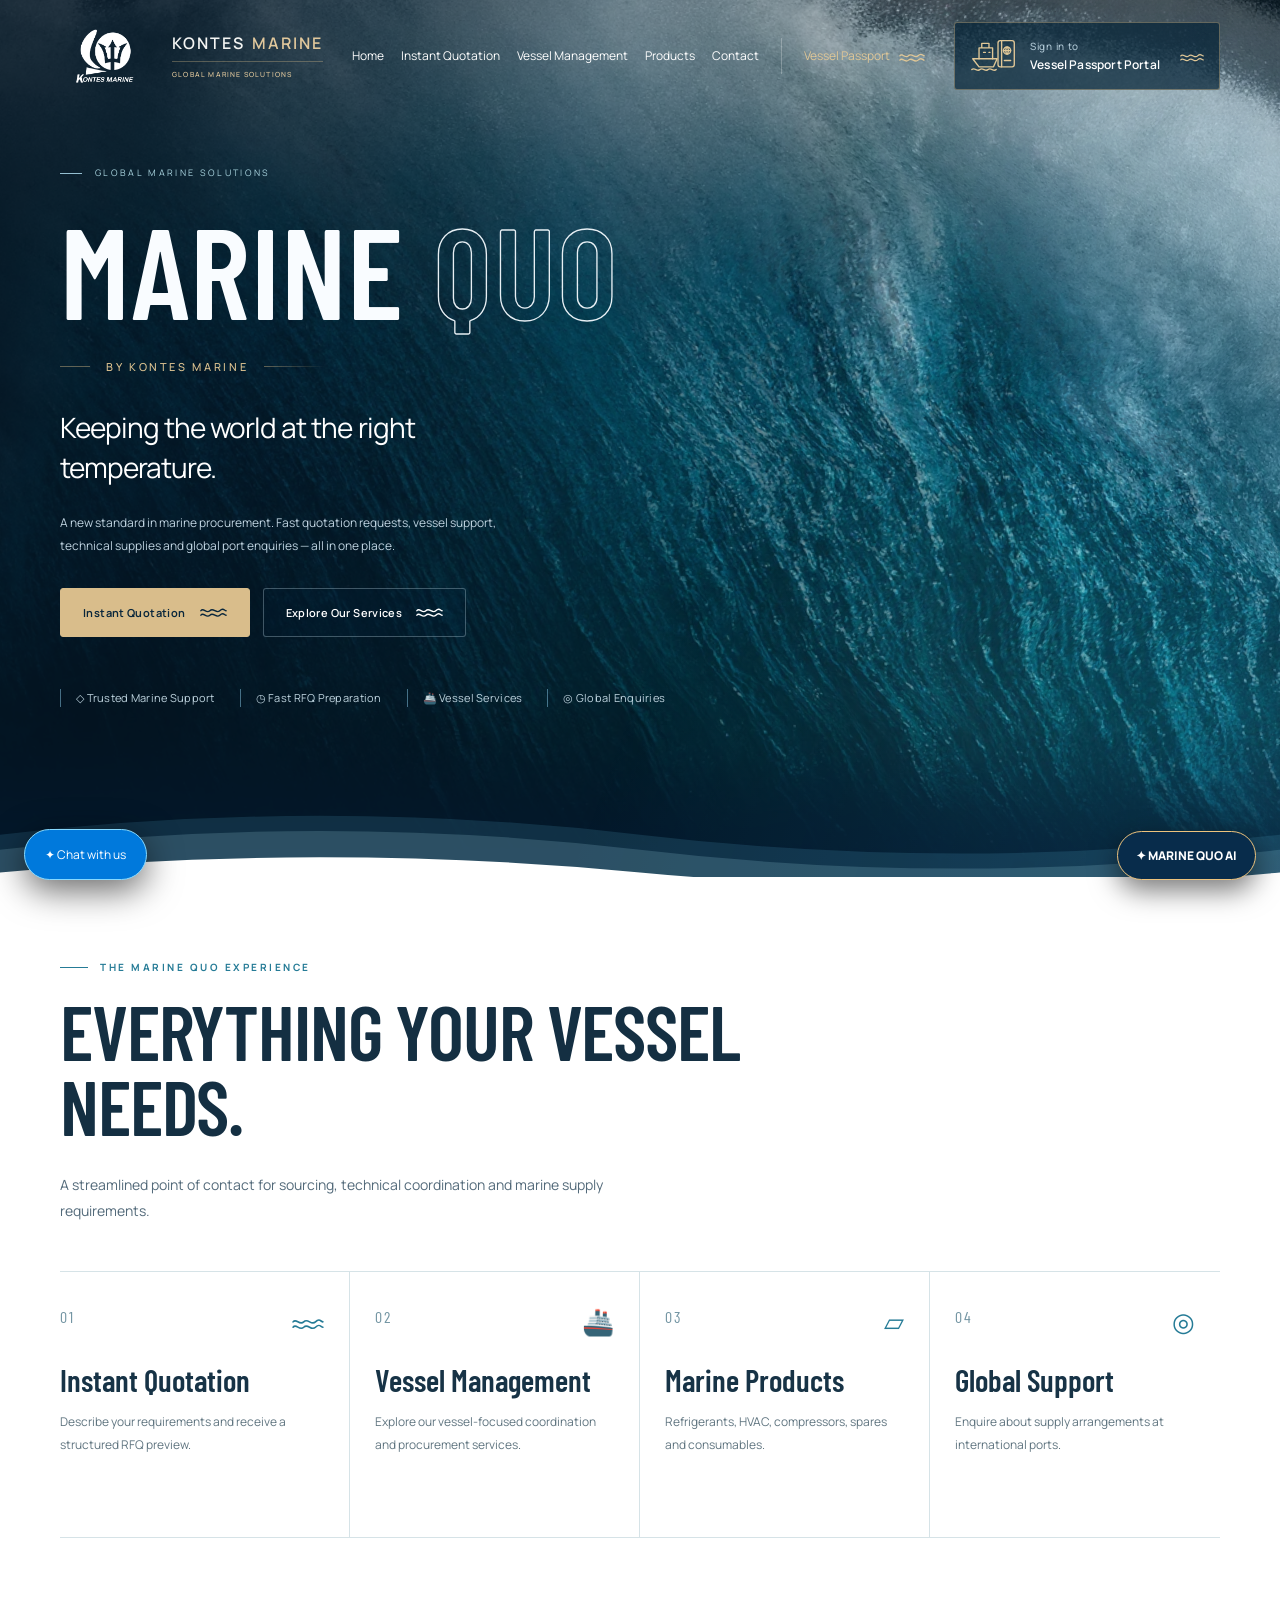
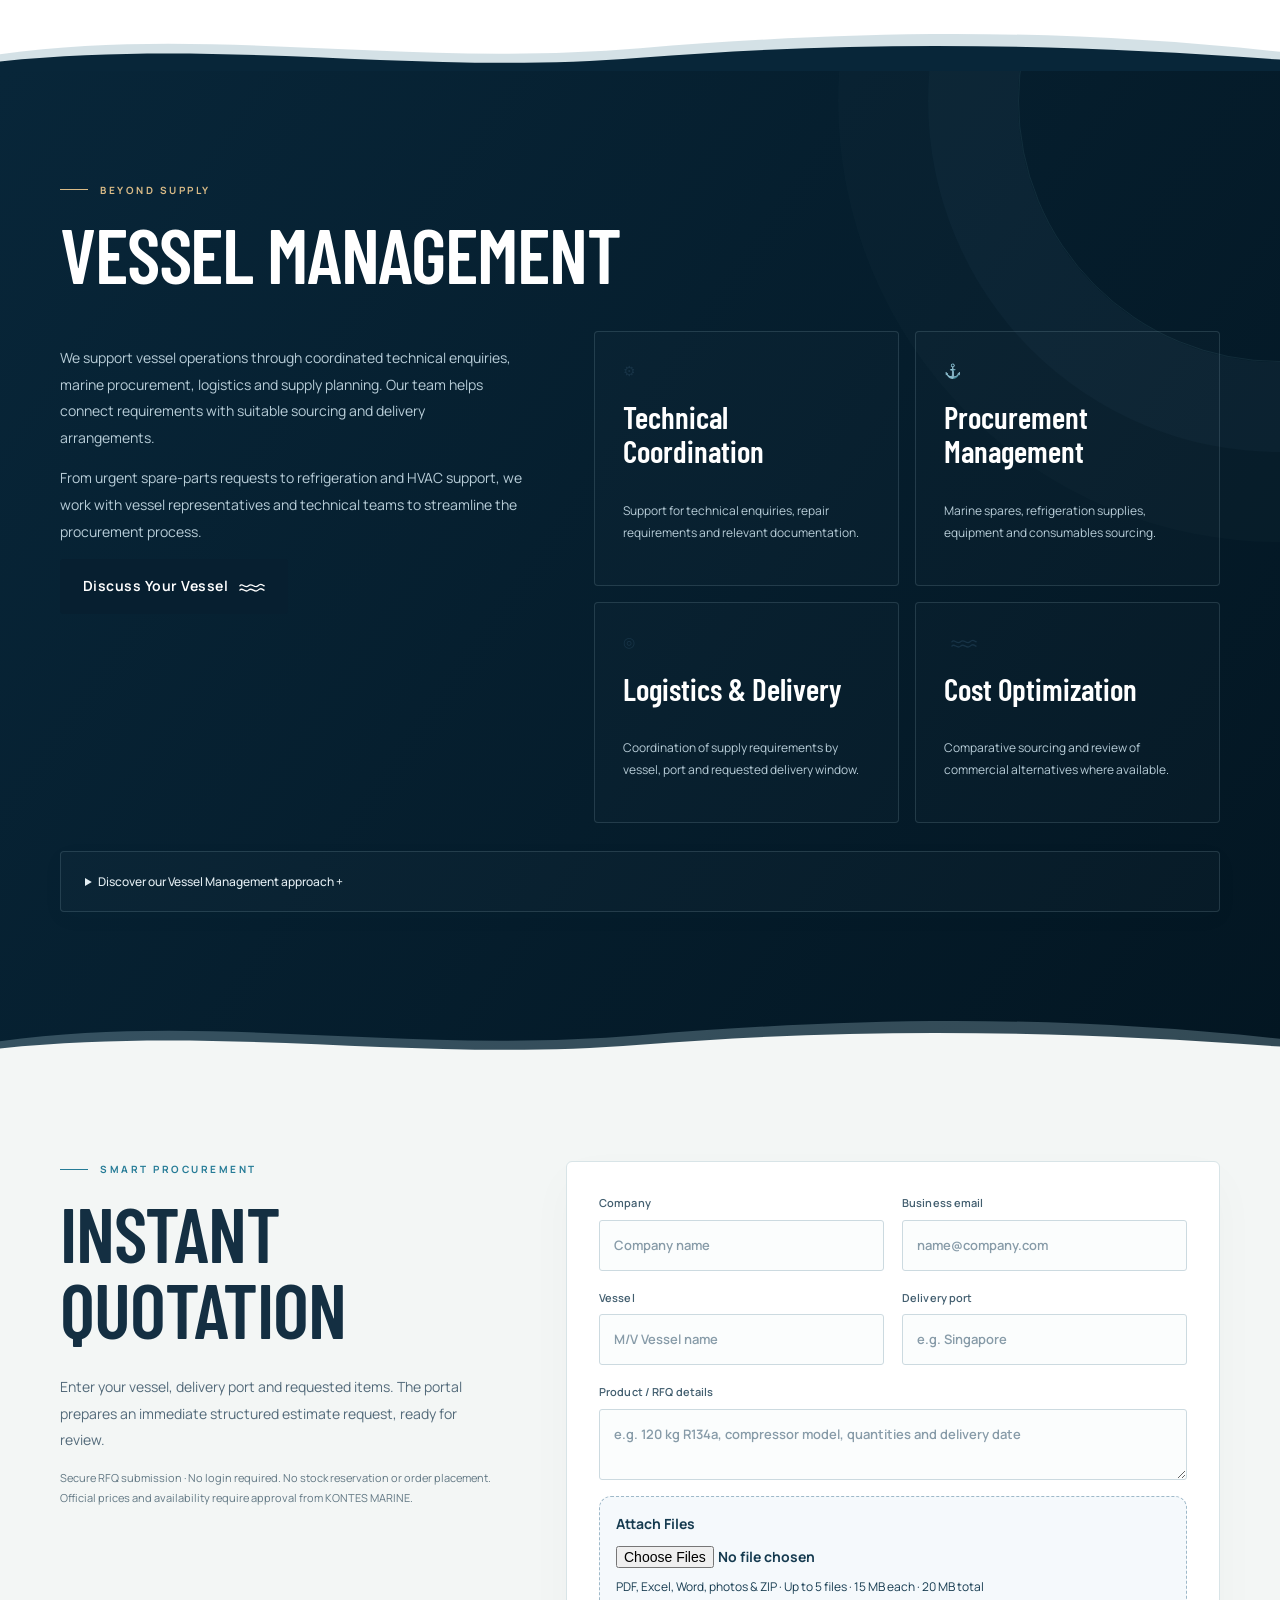
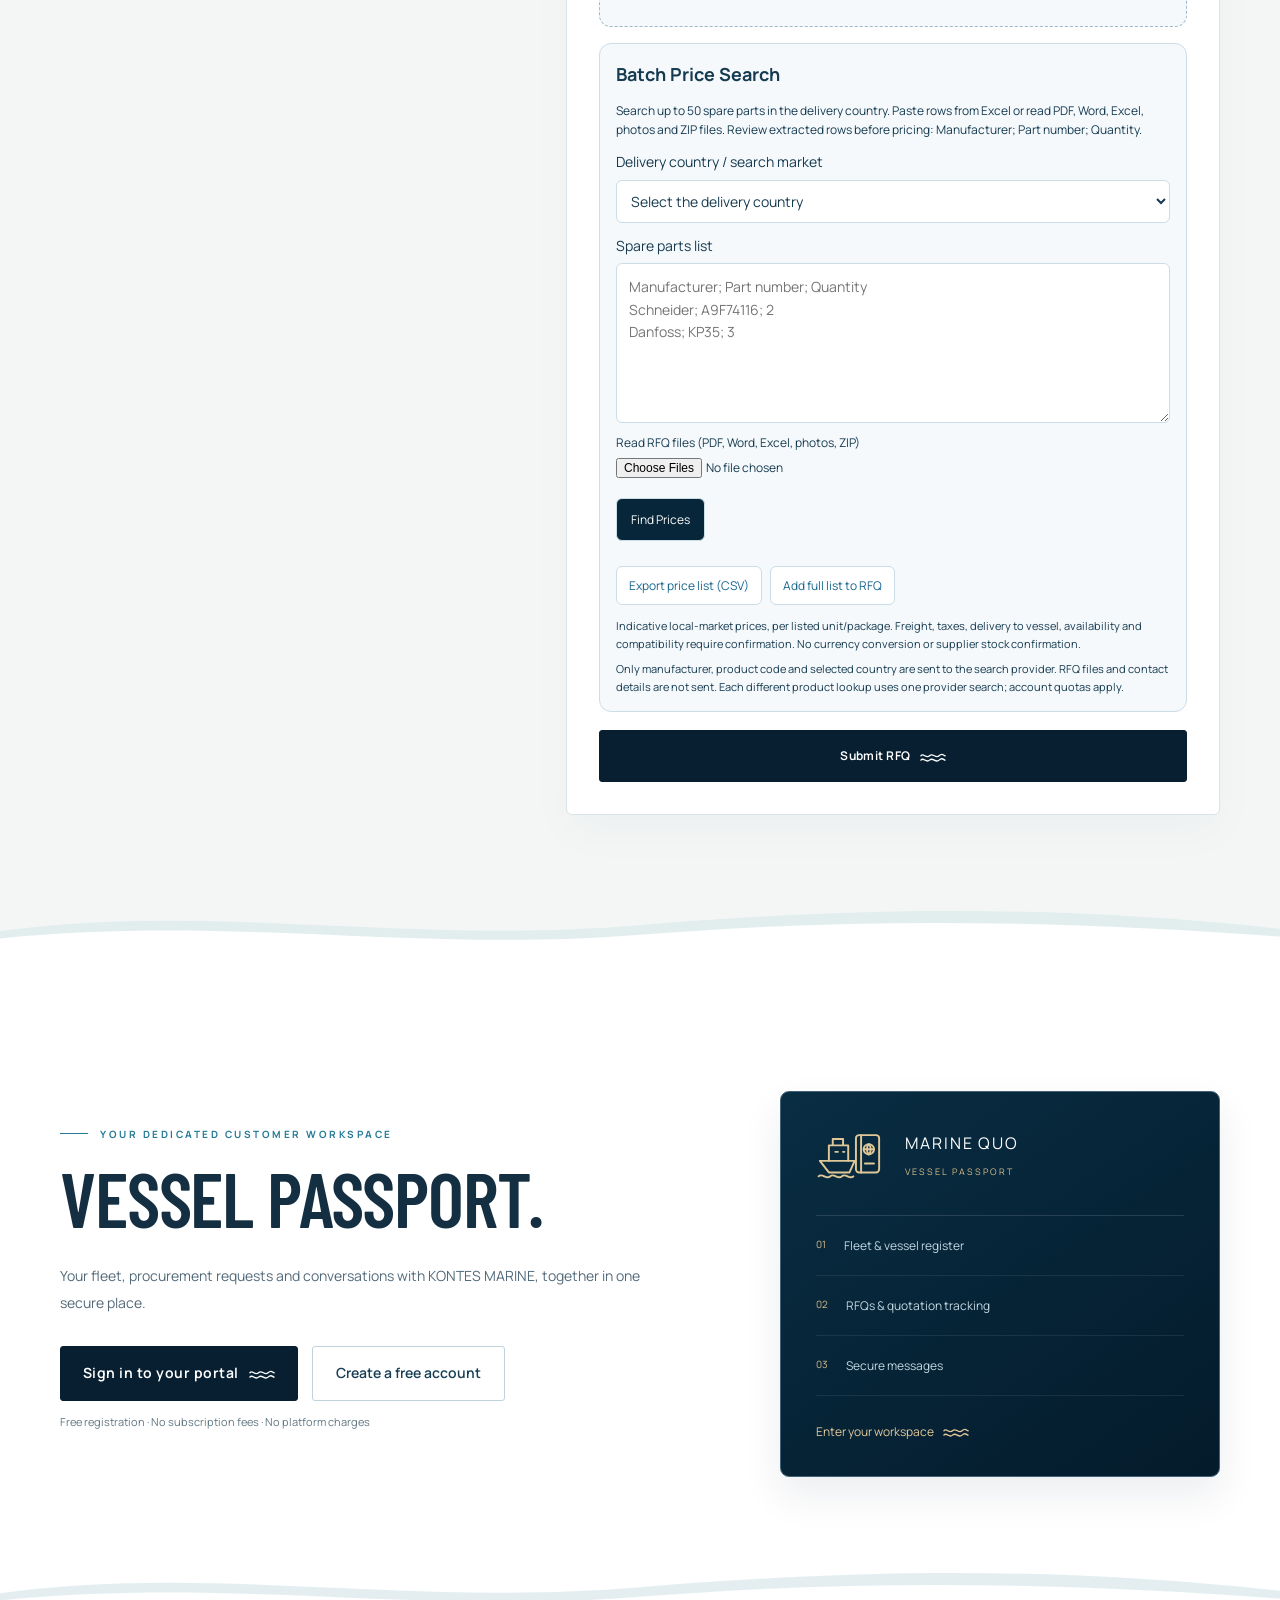
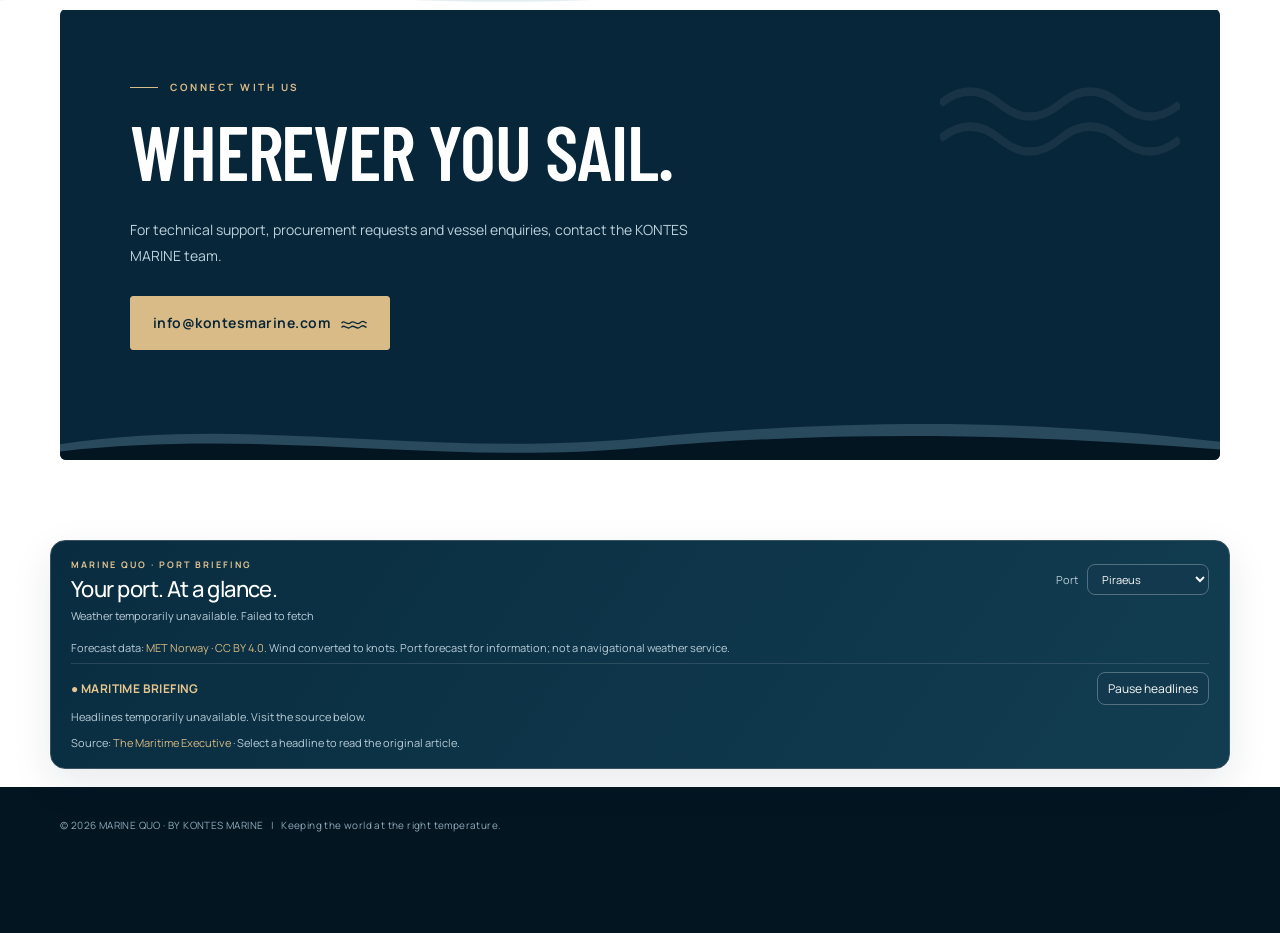
==== commit c2245783: "Refresh document reader cache in both forms" ====
--- a/index.html
+++ b/index.html
@@ -440,4 +440,4 @@
  document.addEventListener('keydown',event=>{if(event.key==='Escape'){if(support.classList.contains('show'))closeSupport(true);else if(assistant.classList.contains('open'))closeAssistant(true)}});
 })();
 </script><script src="/ocean-motion.js" defer></script><script src="/marinequo-app.js" defer></script>
-<script type="module" src="/rfq-price-search.js?v=20261026-readers1"></script></body></html>
+<script type="module" src="/rfq-price-search.js?v=20261026-readers2"></script></body></html>
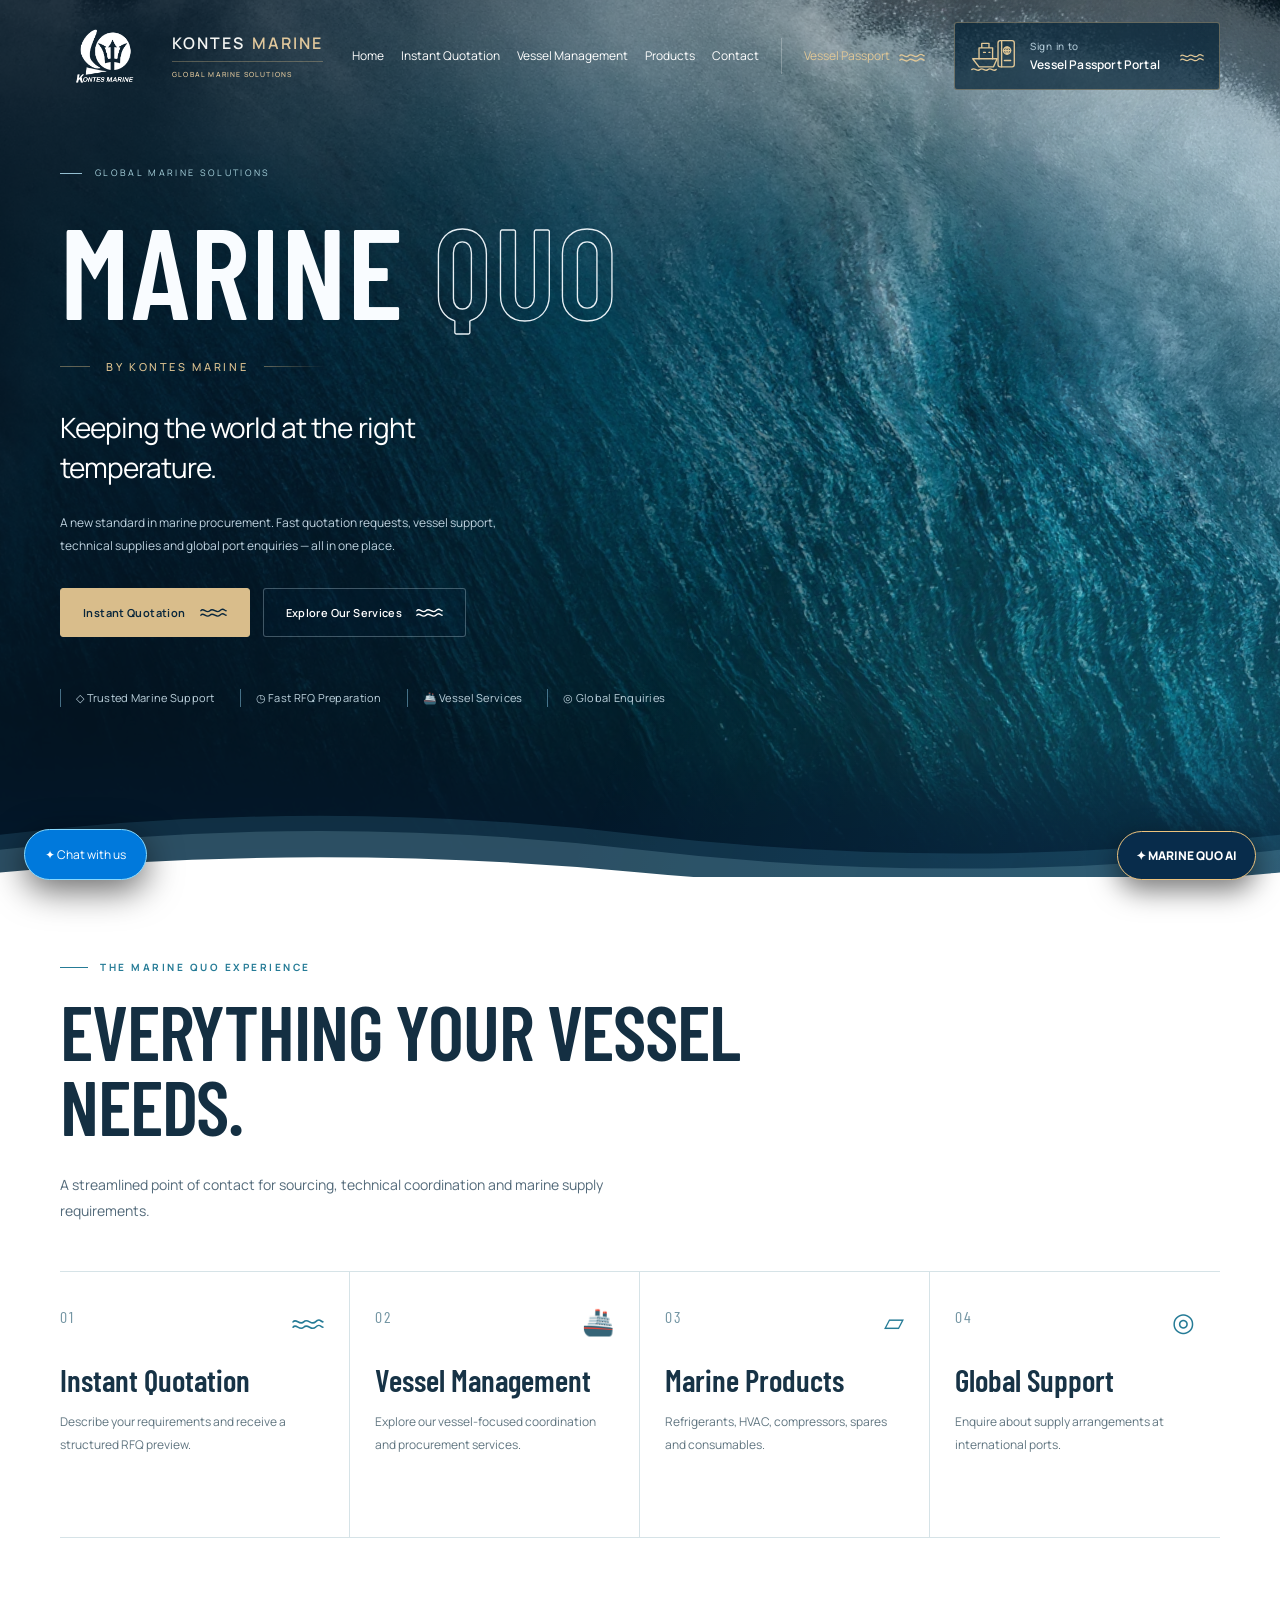
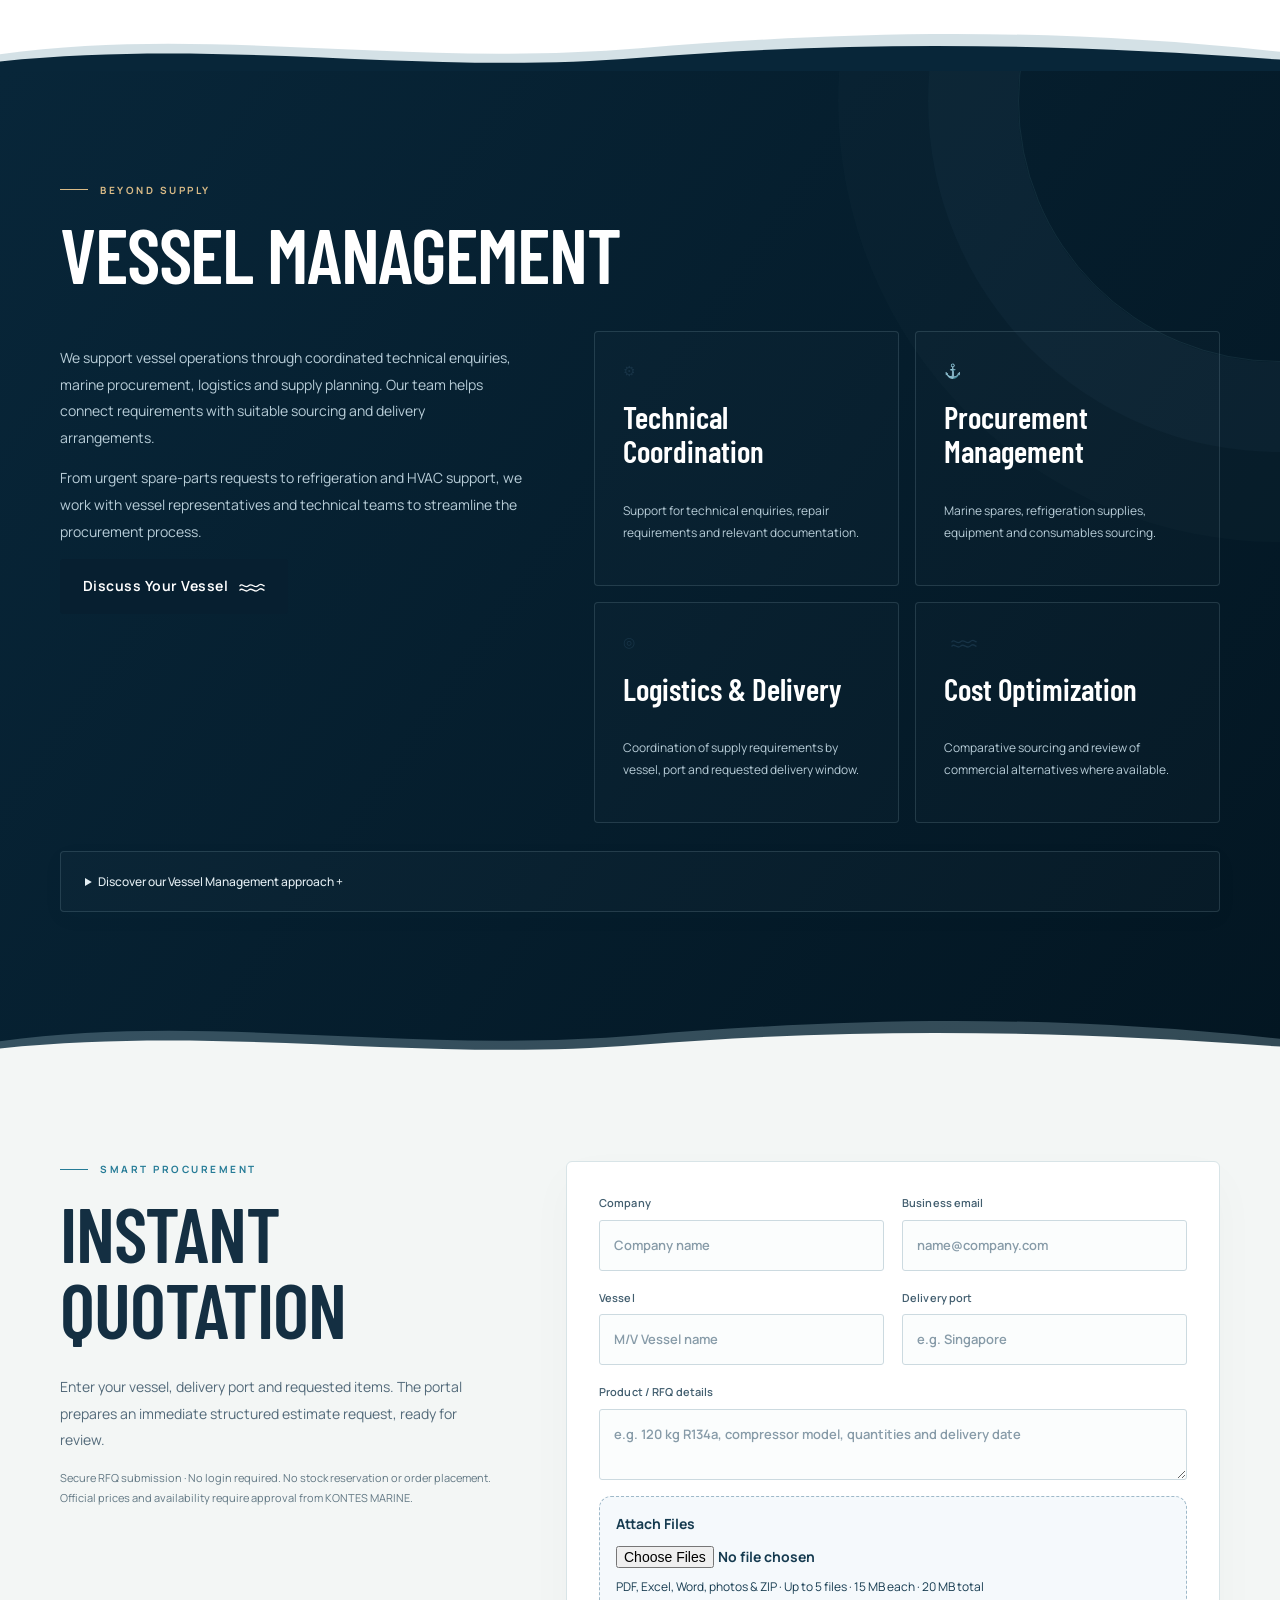
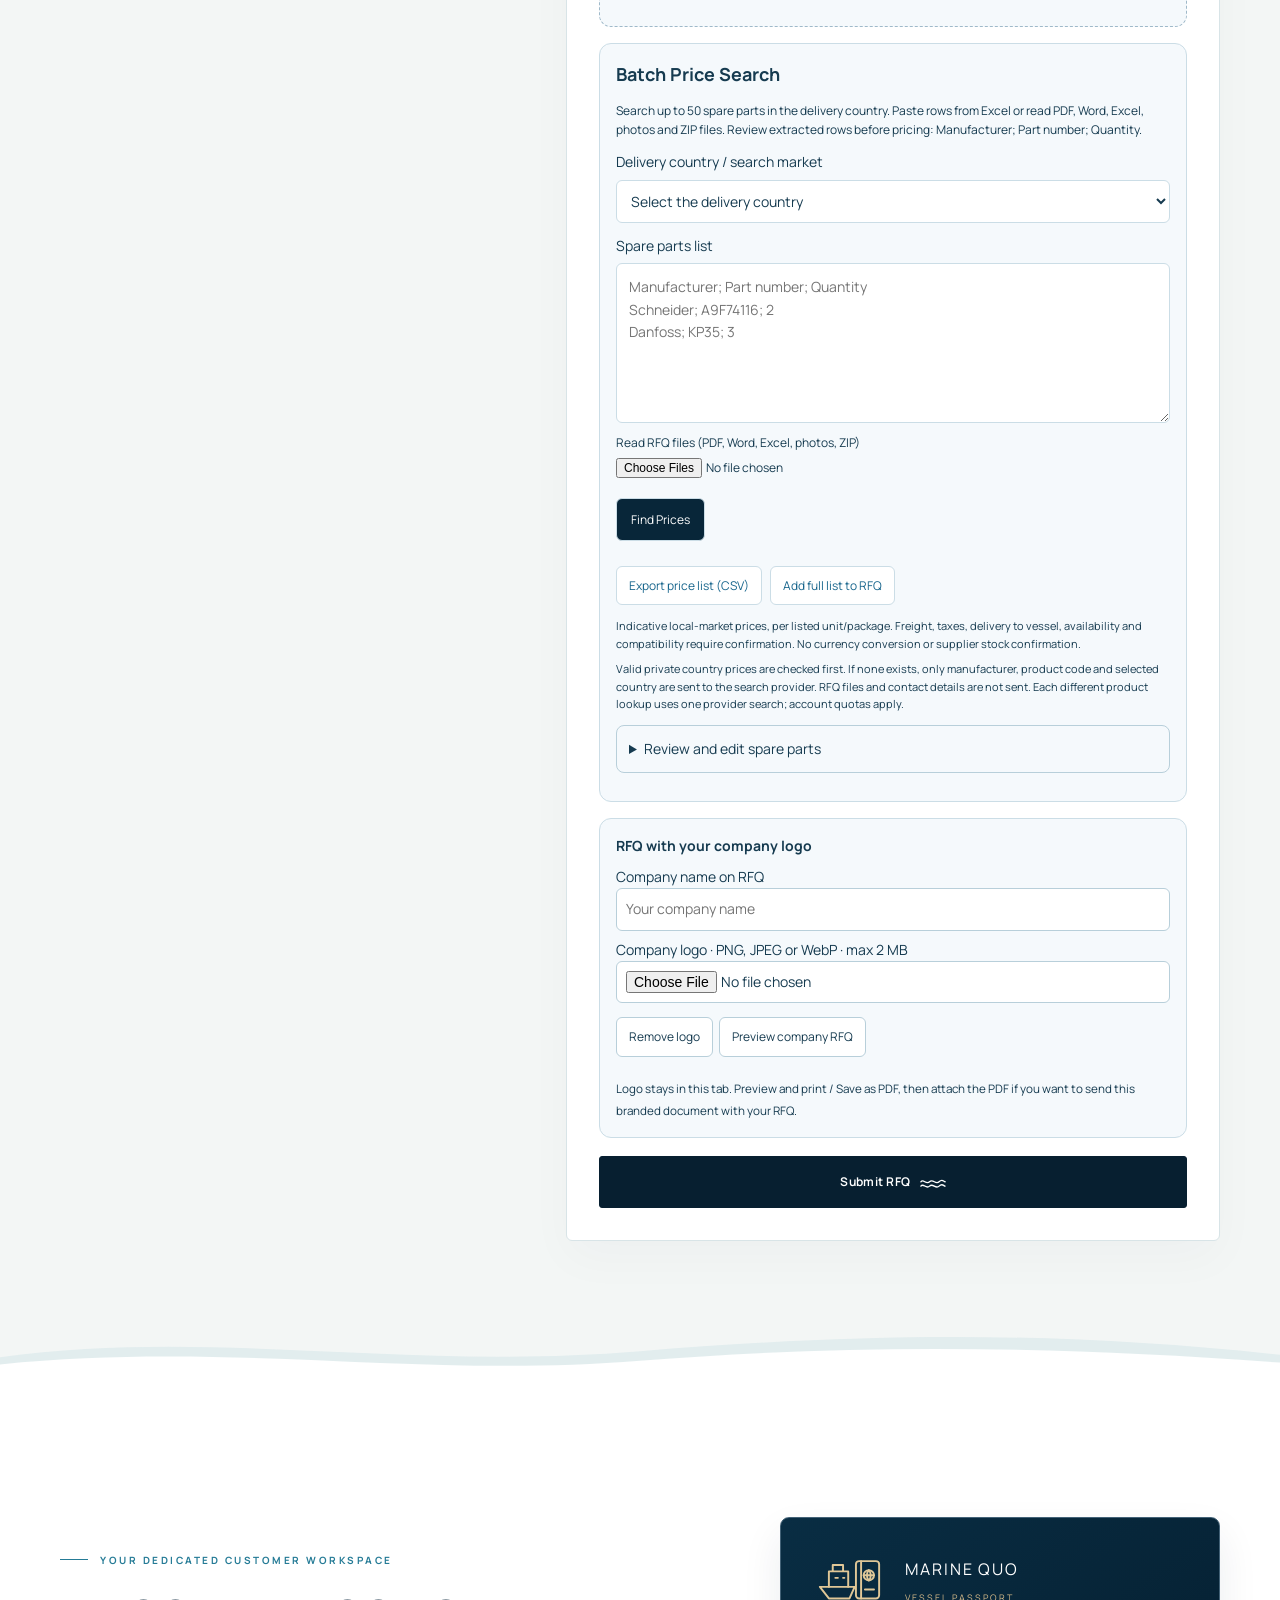
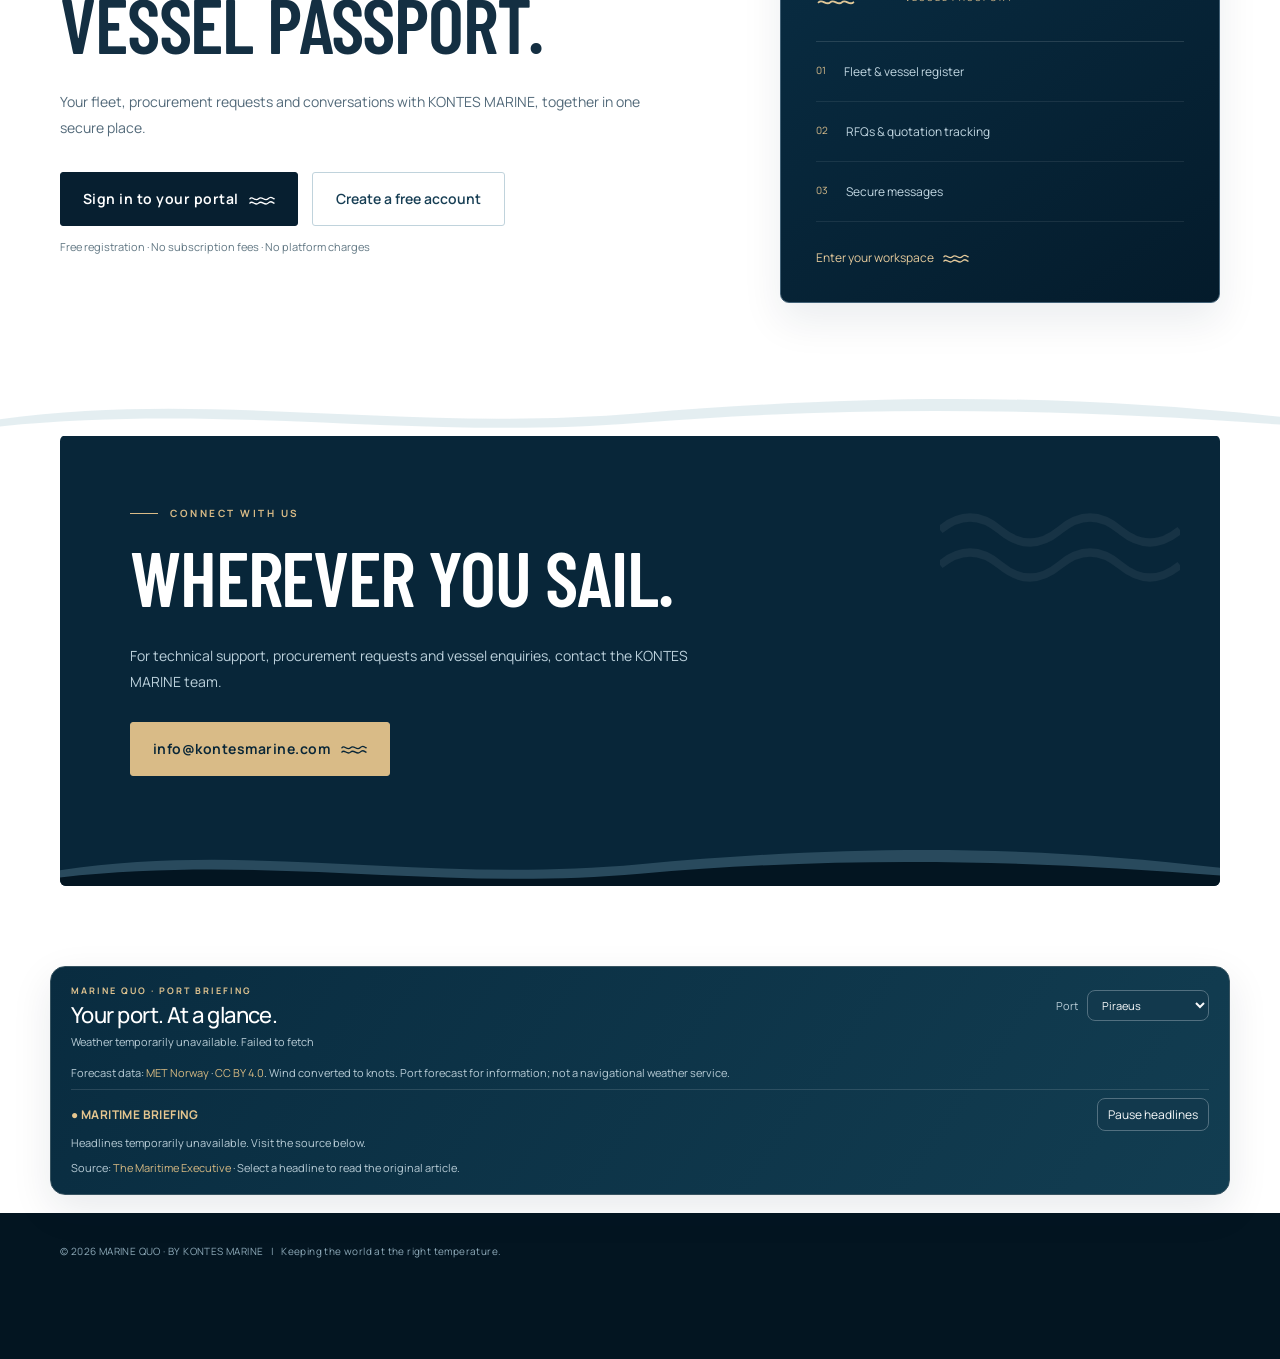
==== commit a70dc832: "Add reviewed parts, private country catalog and company-branded RFQs Add editable review before pric" ====
--- a/index.html
+++ b/index.html
@@ -440,4 +440,4 @@
  document.addEventListener('keydown',event=>{if(event.key==='Escape'){if(support.classList.contains('show'))closeSupport(true);else if(assistant.classList.contains('open'))closeAssistant(true)}});
 })();
 </script><script src="/ocean-motion.js" defer></script><script src="/marinequo-app.js" defer></script>
-<script type="module" src="/rfq-price-search.js?v=20261026-readers2"></script></body></html>
+<script type="module" src="/rfq-price-search.js?v=20261027-workspace1"></script></body></html>
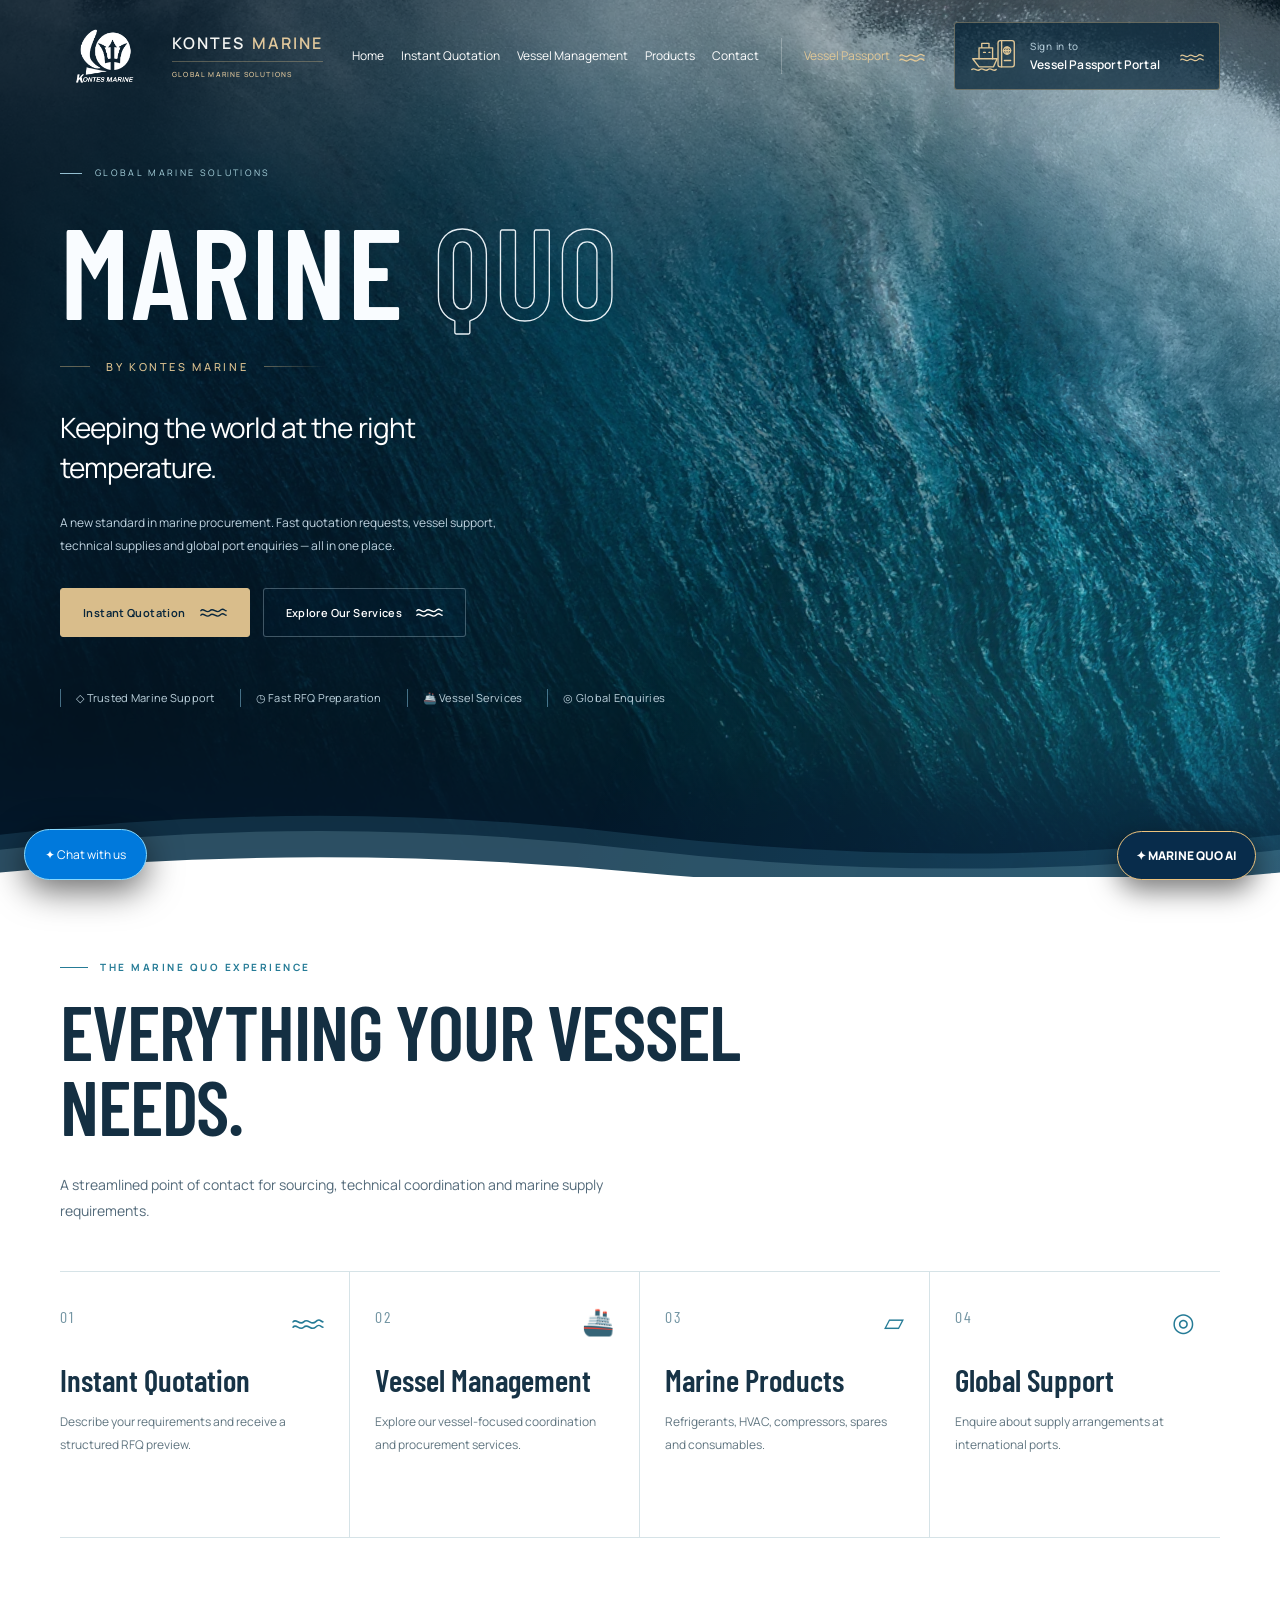
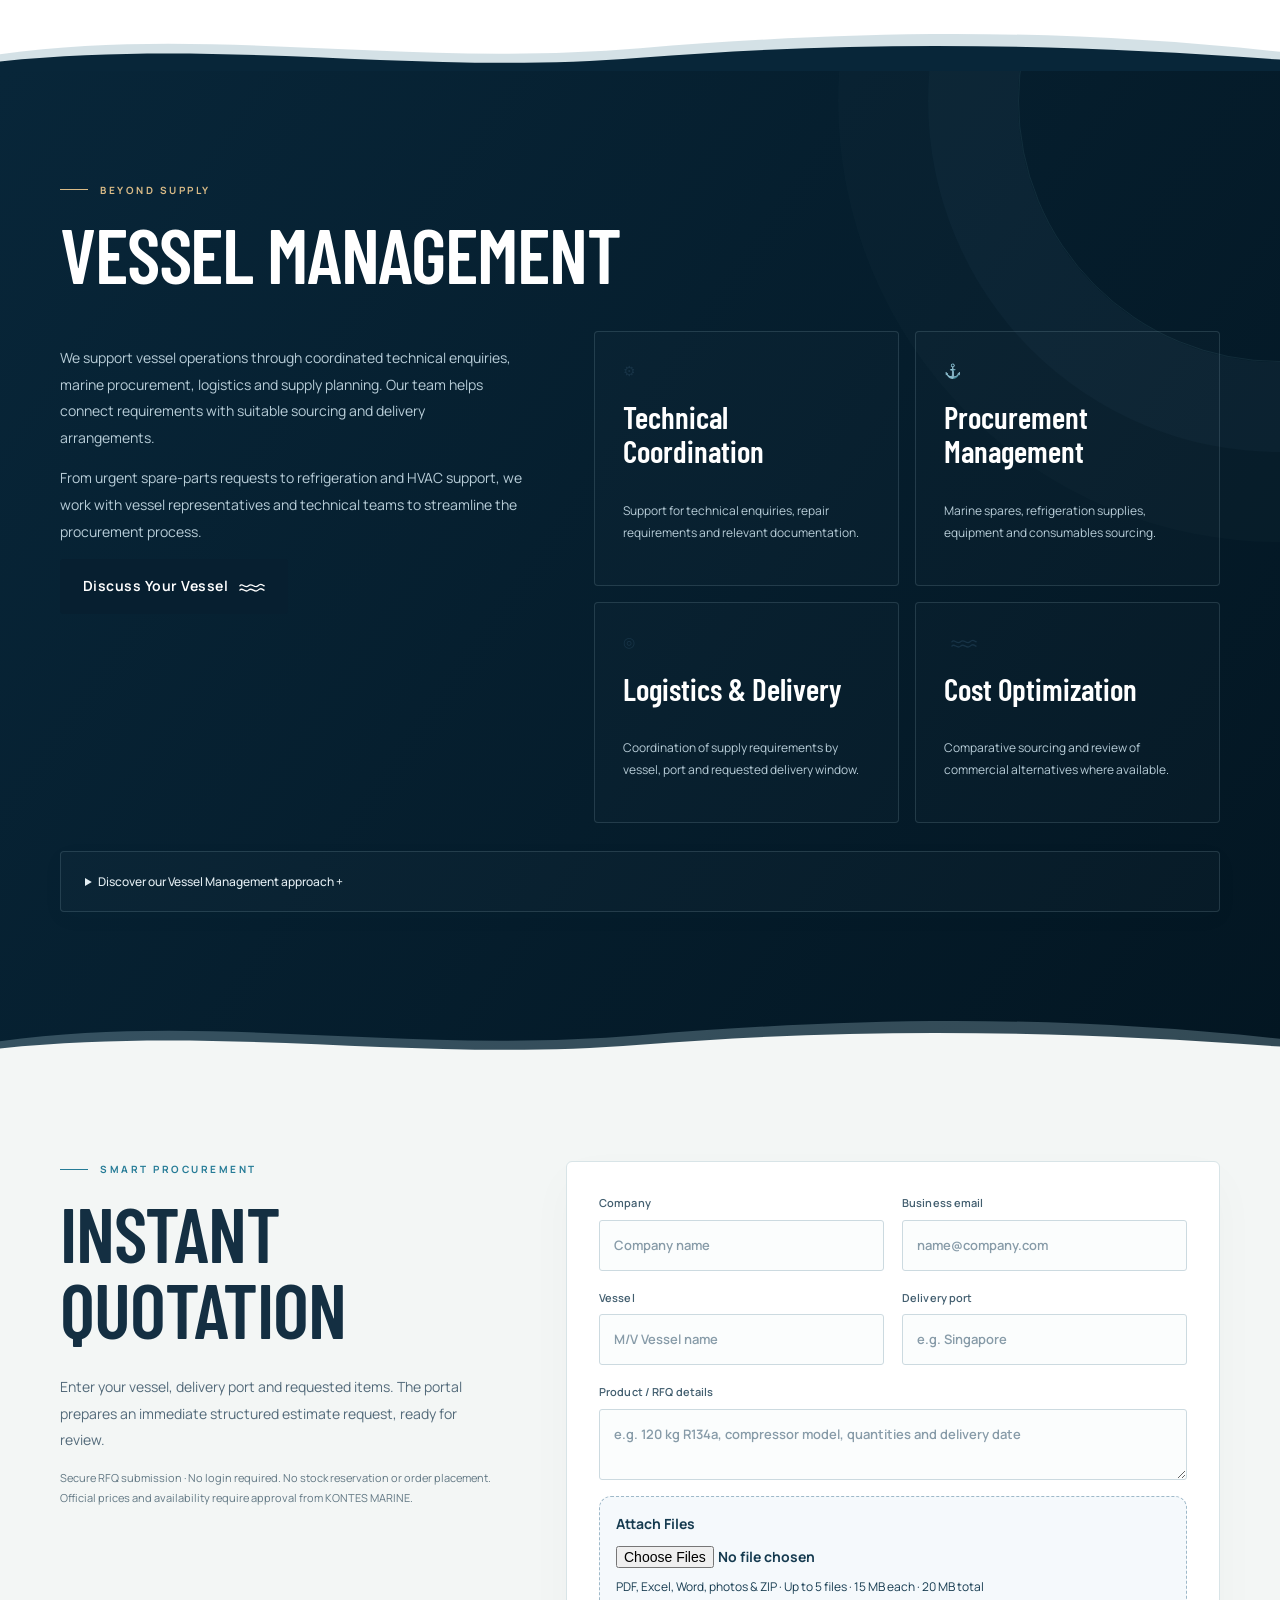
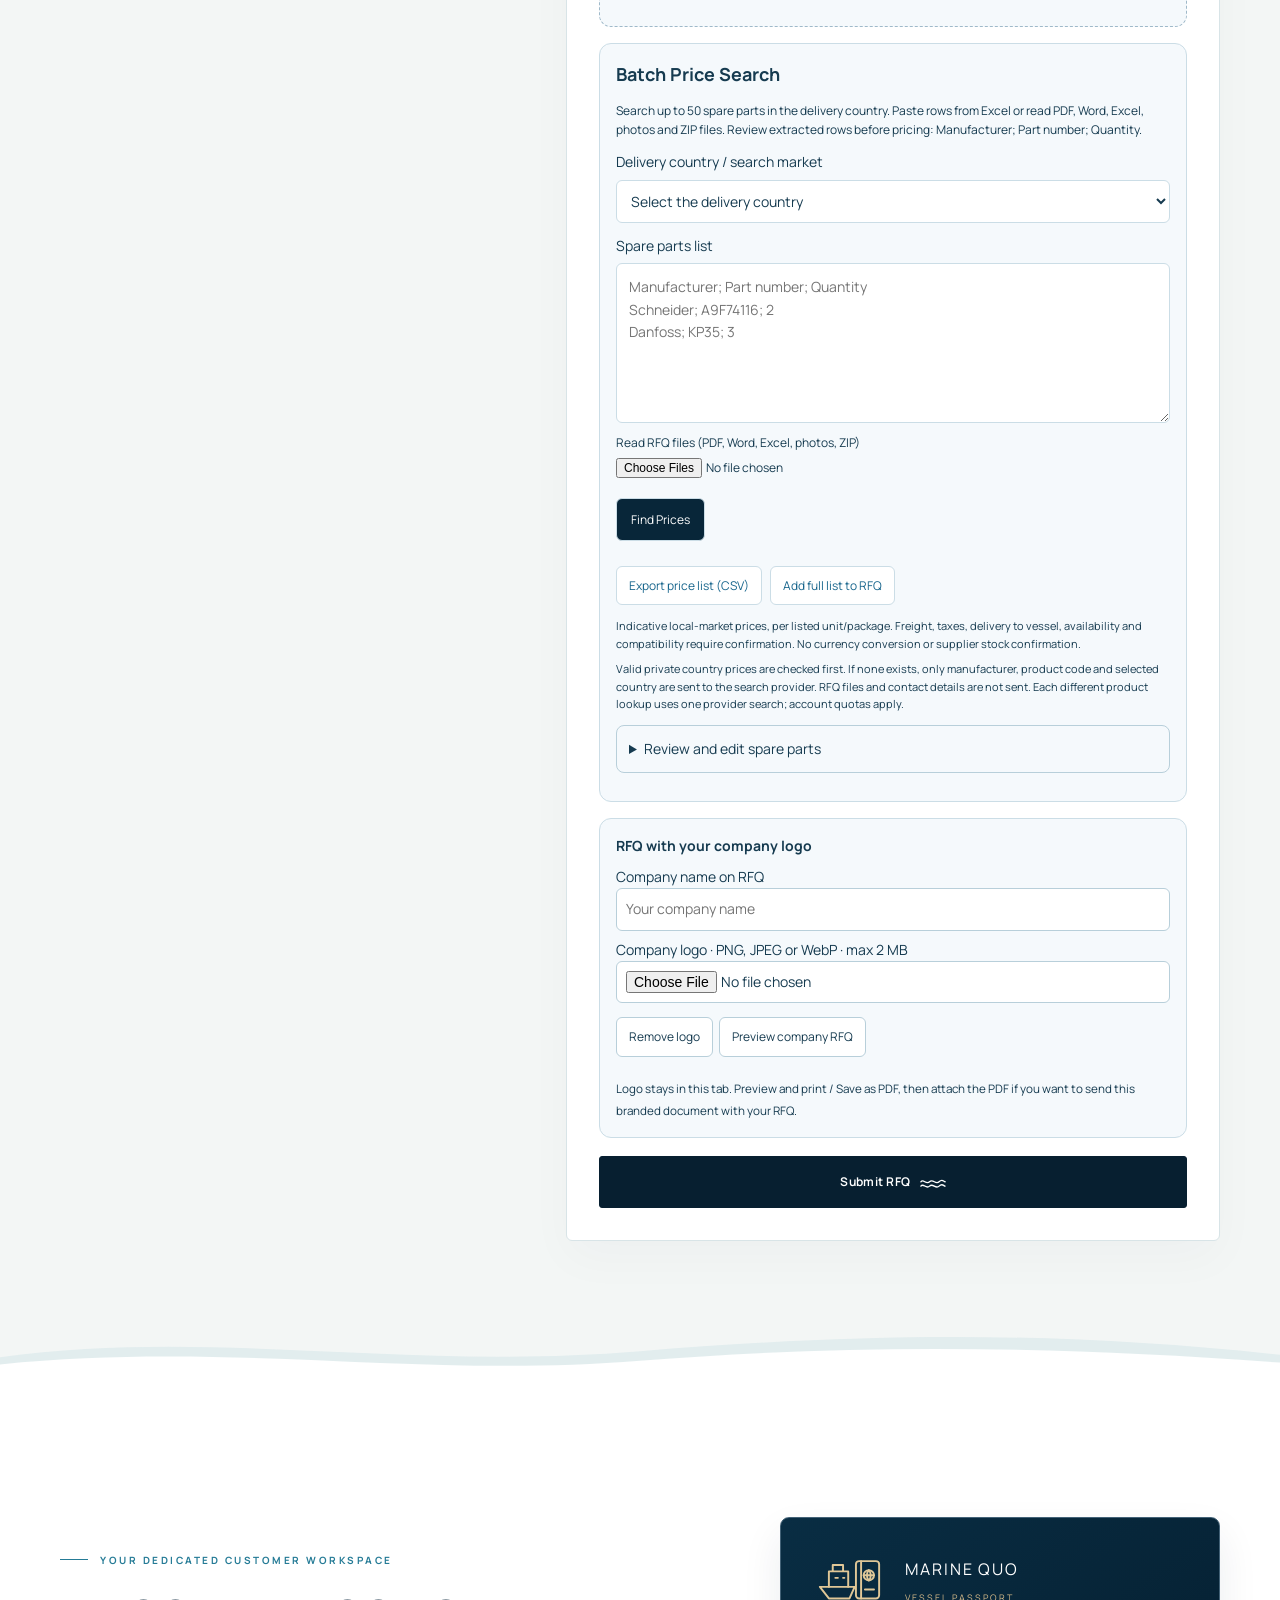
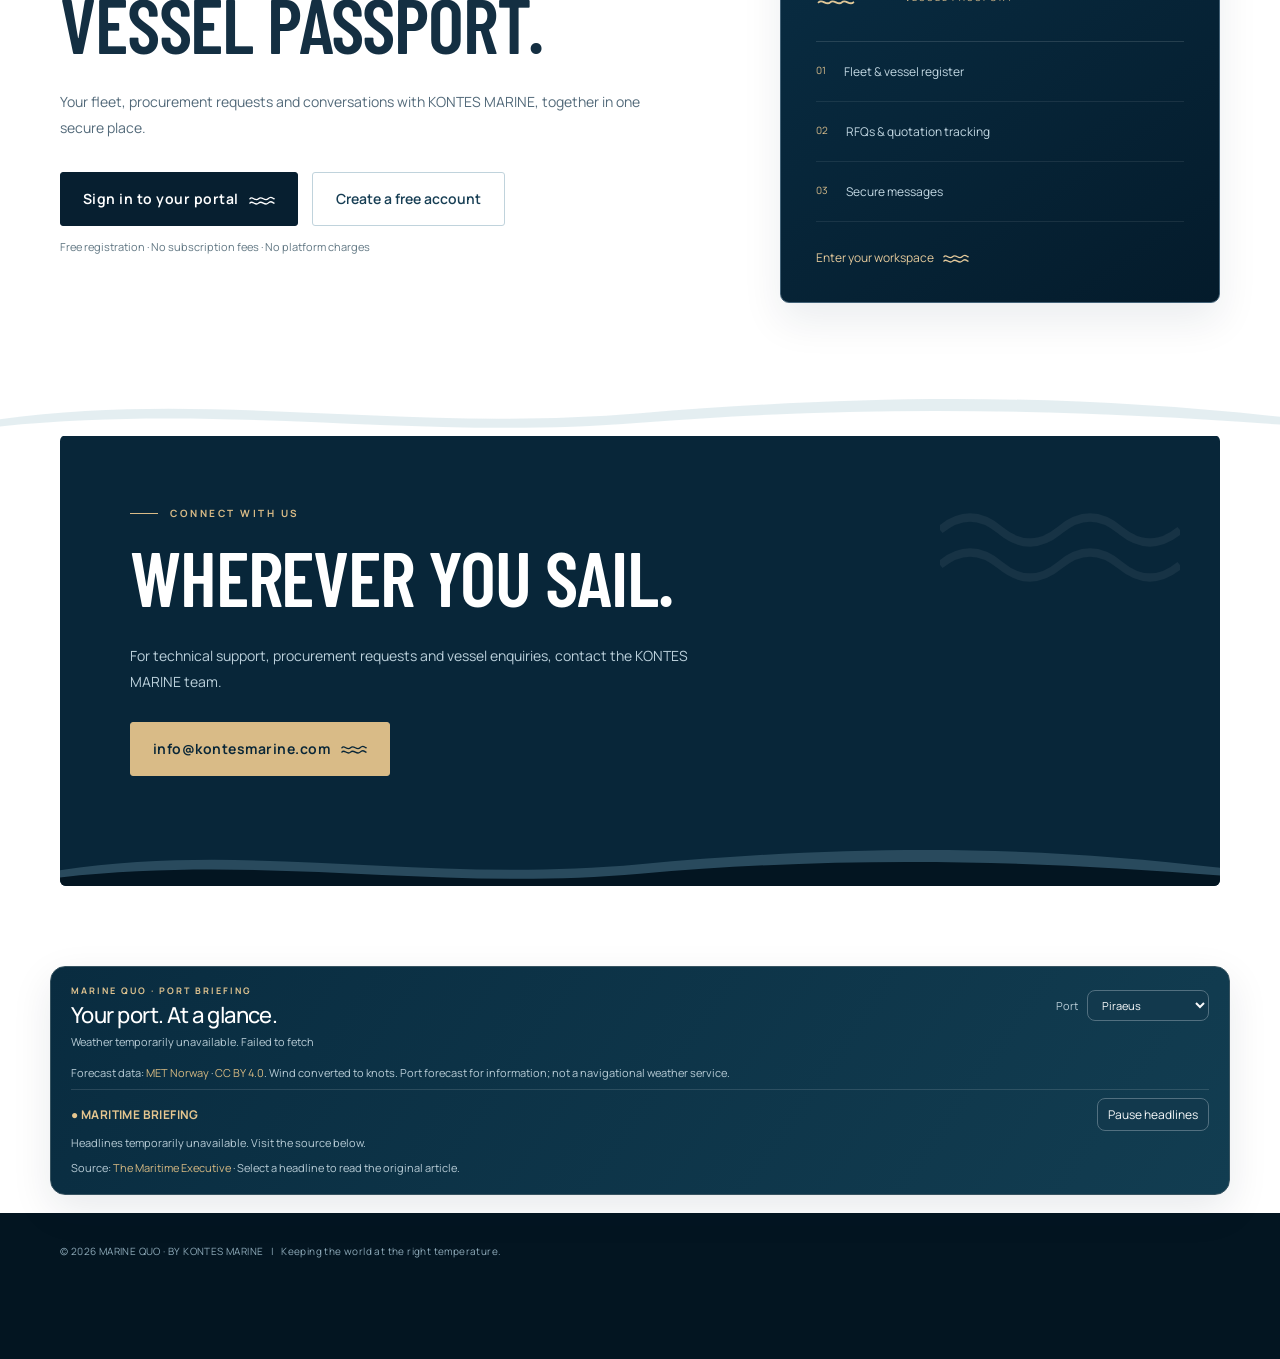
==== commit d8f489aa: "Add administrator-only registered customer directory List company, contact, email, registration date" ====
--- a/index.html
+++ b/index.html
@@ -440,4 +440,4 @@
  document.addEventListener('keydown',event=>{if(event.key==='Escape'){if(support.classList.contains('show'))closeSupport(true);else if(assistant.classList.contains('open'))closeAssistant(true)}});
 })();
 </script><script src="/ocean-motion.js" defer></script><script src="/marinequo-app.js" defer></script>
-<script type="module" src="/rfq-price-search.js?v=20261027-workspace1"></script></body></html>
+<script type="module" src="/rfq-price-search.js?v=20261027-workspace2"></script></body></html>
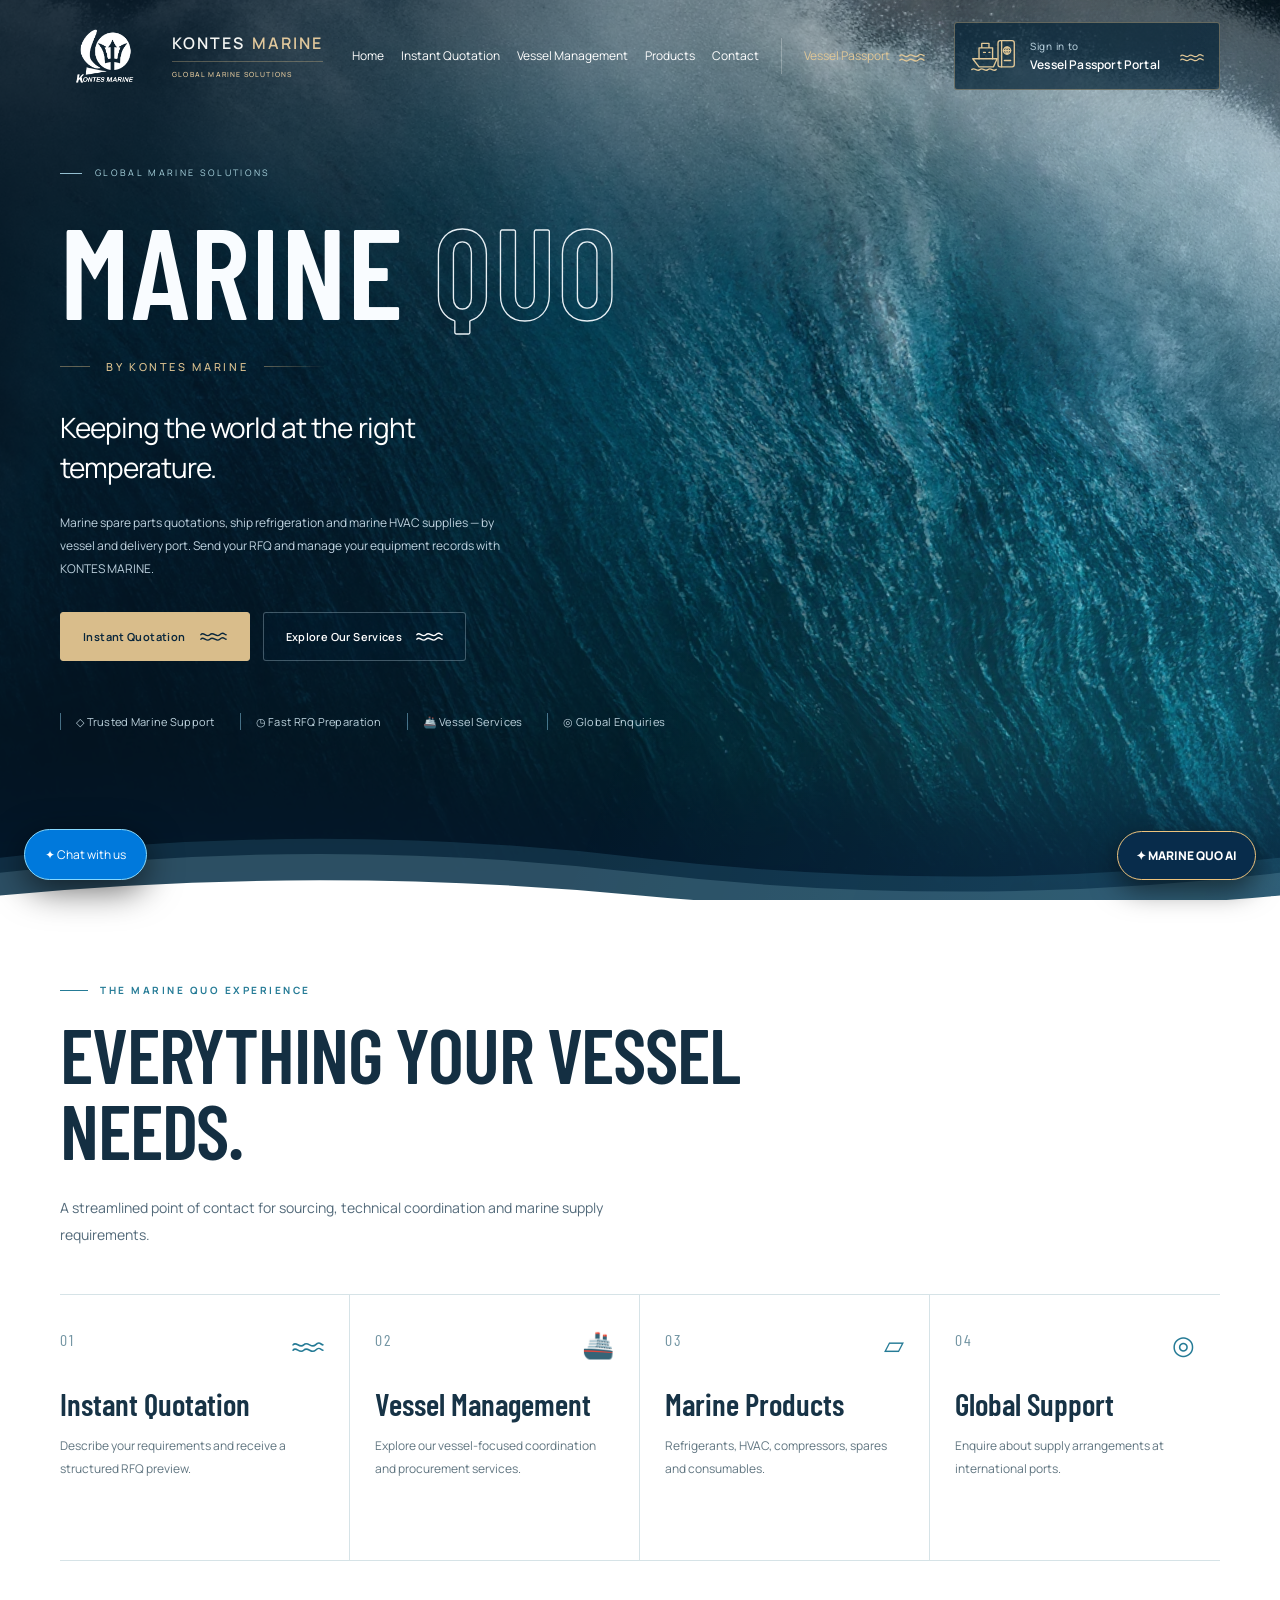
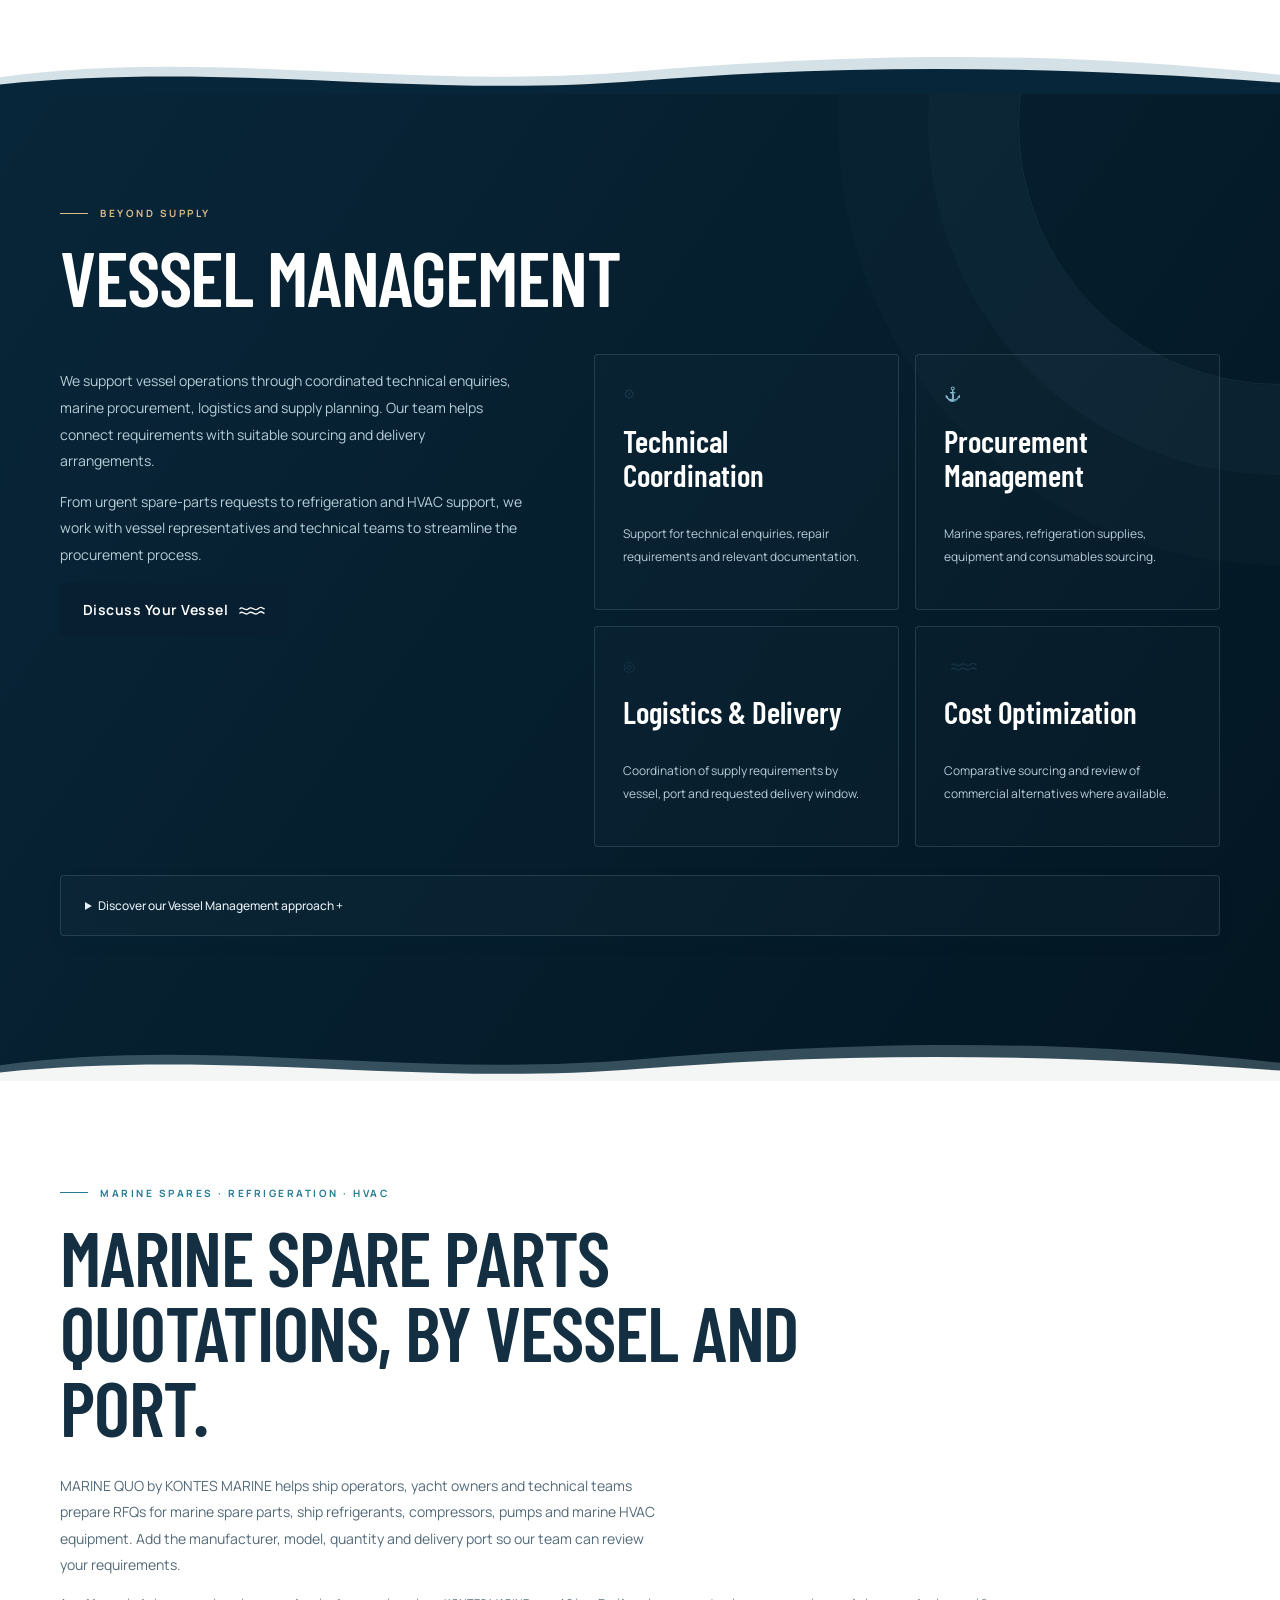
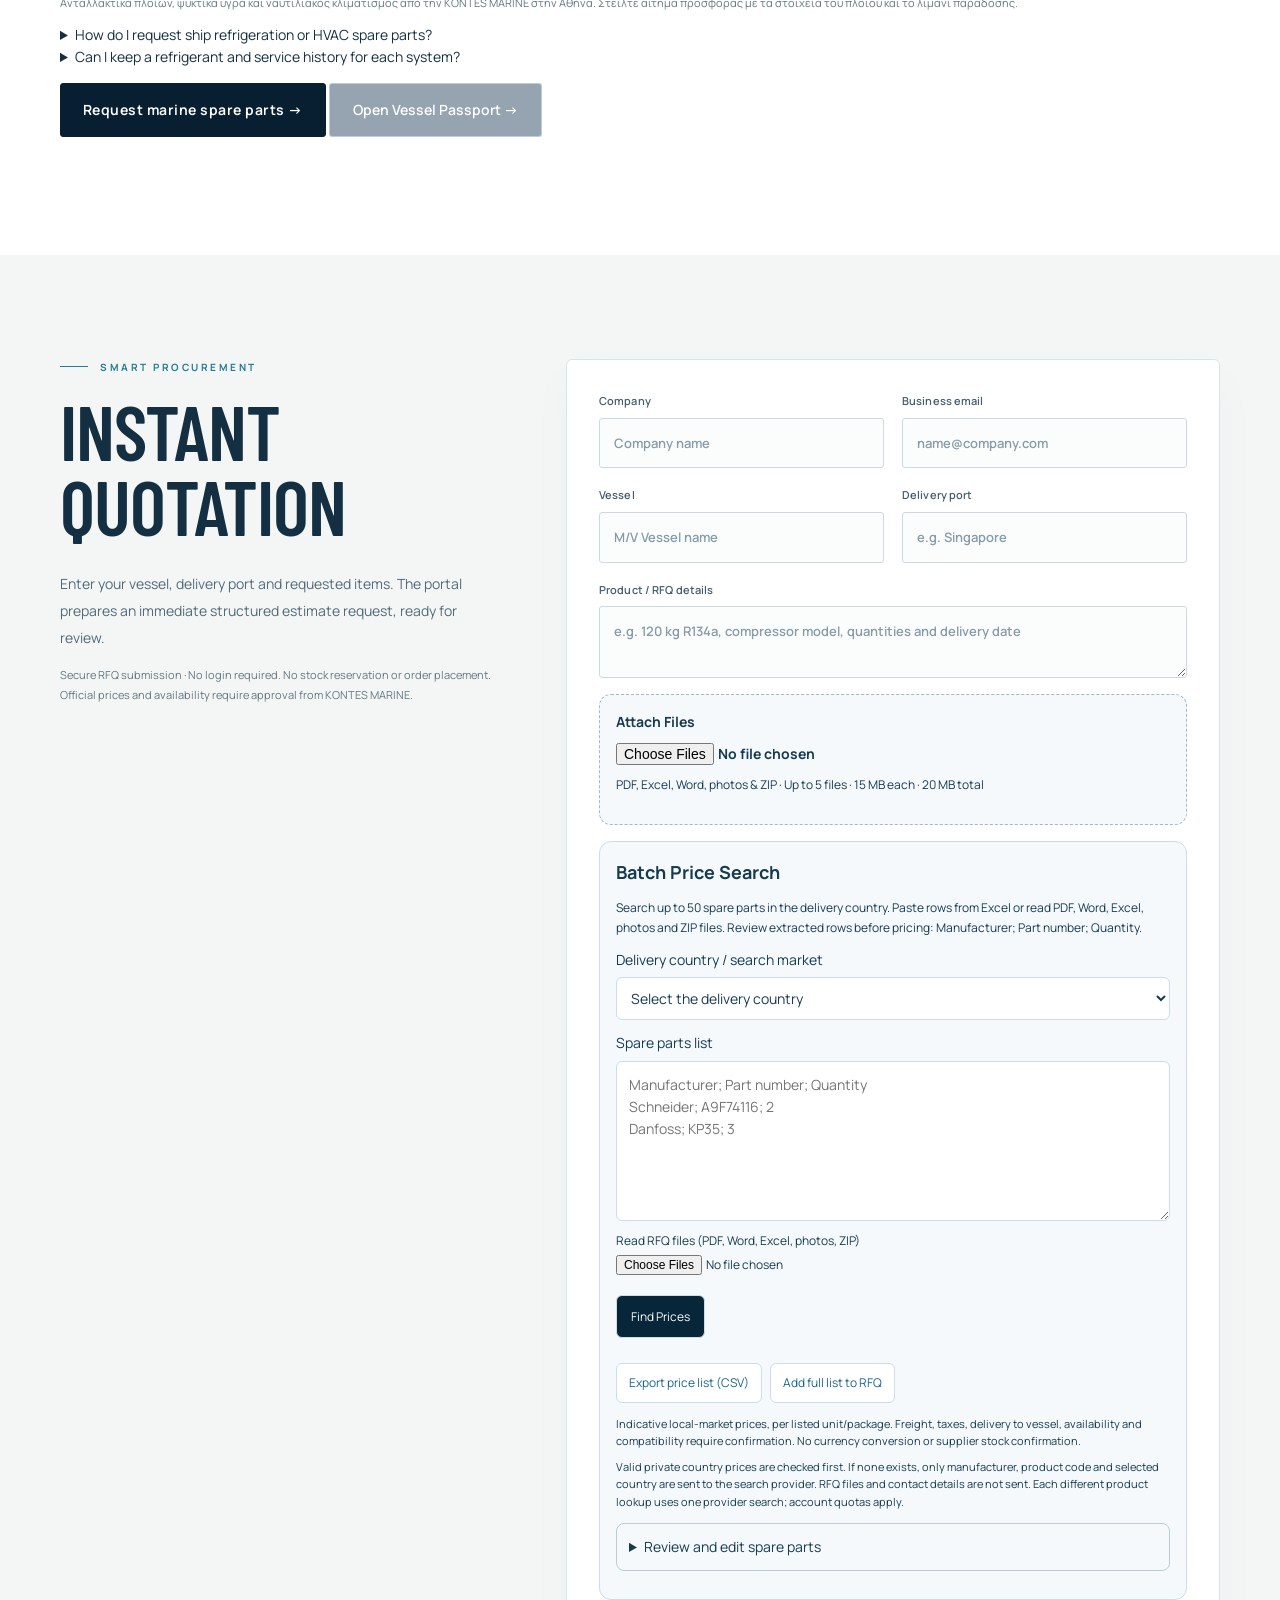
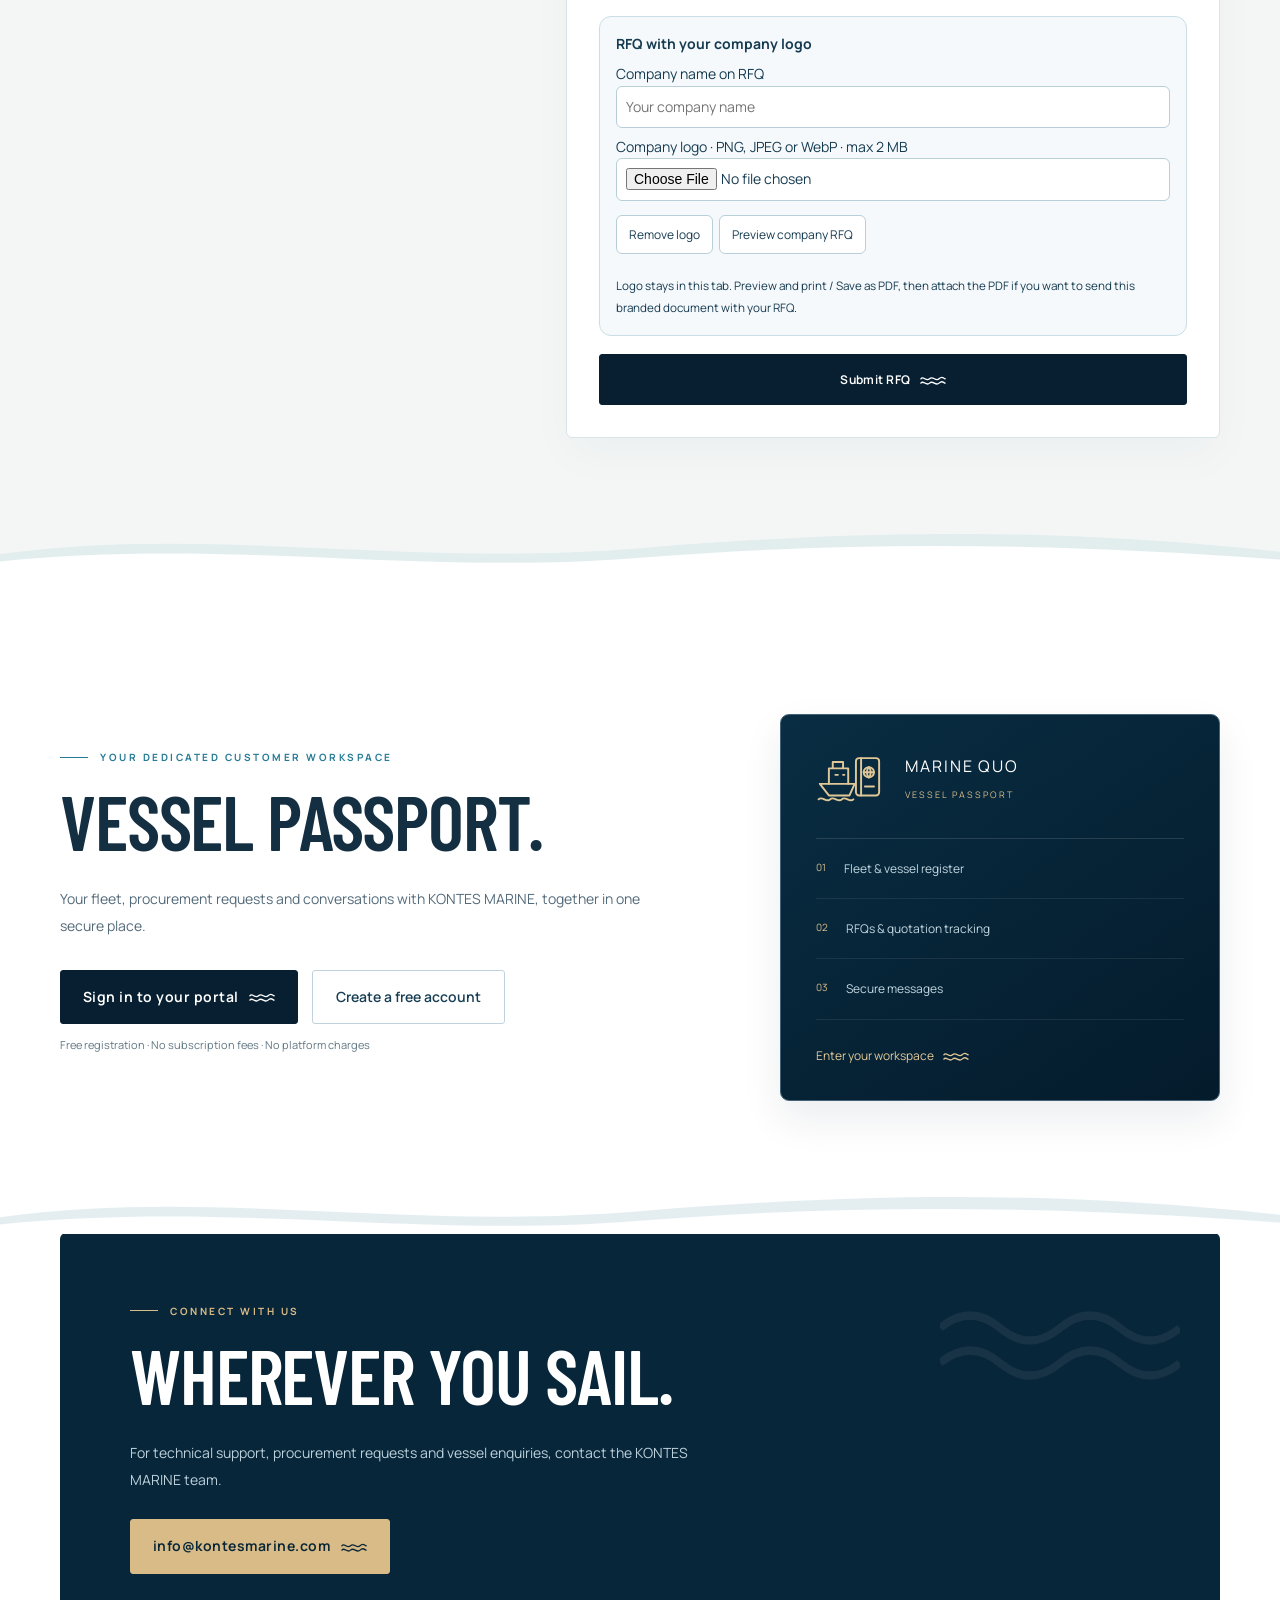
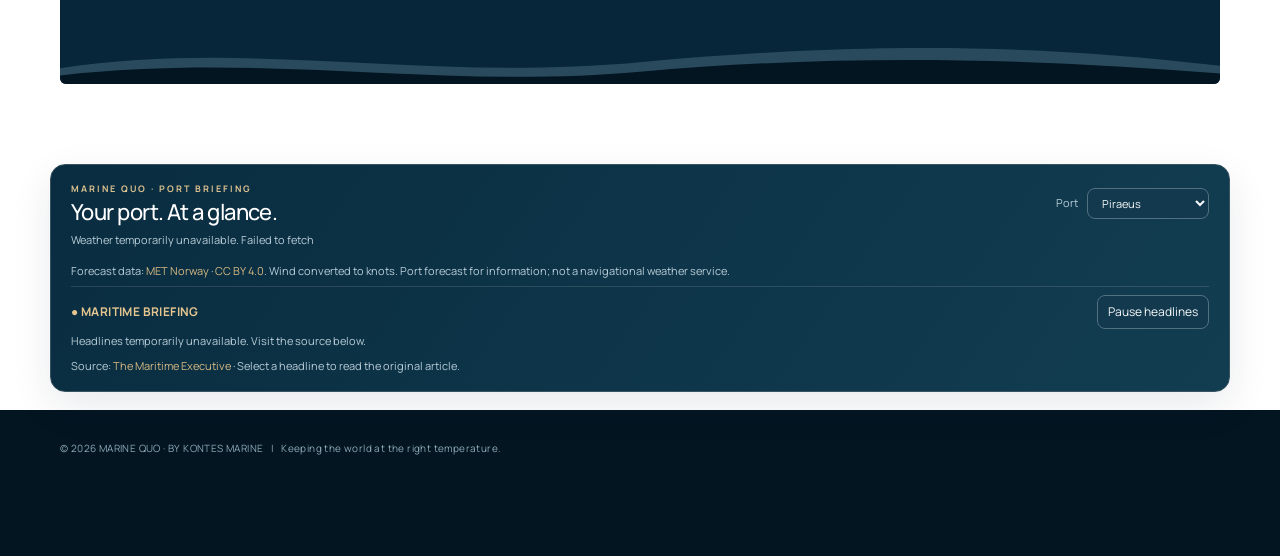
==== commit a3758a62: "Add private refrigeration passports, equipment QR labels and marine spares SEO Add owner-only refrig" ====
--- a/index.html
+++ b/index.html
@@ -1,14 +1,14 @@
-<!doctype html><html lang="en"><head><meta charset="utf-8"><meta name="viewport" content="width=device-width,initial-scale=1"><title>MARINE QUO | Marine Supplies, Vessel RFQ &amp; Refrigerants</title><meta name="description" content="MARINE QUO by KONTES MARINE: marine supplies, refrigerants, HVAC and spare parts. Request a quotation by vessel and delivery port, and manage your fleet online.">
+<!doctype html><html lang="en"><head><meta charset="utf-8"><meta name="viewport" content="width=device-width,initial-scale=1"><title>Marine Spare Parts &amp; Refrigeration RFQ | MARINE QUO</title><meta name="description" content="Request marine spare parts, ship refrigerants and marine HVAC quotations by vessel and delivery port. MARINE QUO by KONTES MARINE, Athens, Greece.">
 <link rel="canonical" href="https://marinequo.com/">
 <meta name="robots" content="index, follow, max-image-preview:large">
 <meta name="theme-color" content="#071d2c">
 <meta property="og:type" content="website">
 <meta property="og:site_name" content="MARINE QUO by KONTES MARINE">
-<meta property="og:title" content="MARINE QUO | Marine Supplies &amp; Vessel RFQ">
-<meta property="og:description" content="Marine supplies, refrigerants, HVAC and spare parts. Vessel quotations and fleet management by KONTES MARINE.">
+<meta property="og:title" content="Marine Spare Parts &amp; Refrigeration RFQ | MARINE QUO">
+<meta property="og:description" content="Marine spare parts quotations, ship refrigeration and HVAC supplies by KONTES MARINE. Send your vessel RFQ and manage equipment records online.">
 <meta property="og:url" content="https://marinequo.com/">
 <meta name="twitter:card" content="summary">
-<script type="application/ld+json">{"@context": "https://schema.org", "@graph": [{"@type": "Organization", "@id": "https://marinequo.com/#organization", "name": "MARINE QUO by KONTES MARINE", "url": "https://marinequo.com/", "email": "info@kontesmarine.com", "description": "MARINE QUO by KONTES MARINE: marine supplies, refrigerants, HVAC and spare parts. Request a quotation by vessel and delivery port, and manage your fleet online."}, {"@type": "WebSite", "@id": "https://marinequo.com/#website", "url": "https://marinequo.com/", "name": "MARINE QUO", "publisher": {"@id": "https://marinequo.com/#organization"}, "inLanguage": "en"}]}</script>
+<script type="application/ld+json">{"@context": "https://schema.org", "@graph": [{"@type": "Organization", "@id": "https://marinequo.com/#organization", "name": "MARINE QUO by KONTES MARINE", "url": "https://marinequo.com/", "email": "info@kontesmarine.com", "description": "Request marine spare parts, ship refrigerants and marine HVAC quotations by vessel and delivery port. MARINE QUO by KONTES MARINE, Athens, Greece."}, {"@type": "WebSite", "@id": "https://marinequo.com/#website", "url": "https://marinequo.com/", "name": "MARINE QUO", "publisher": {"@id": "https://marinequo.com/#organization"}, "inLanguage": "en"}]}</script>
 <style>
 @import url('https://fonts.googleapis.com/css2?family=Manrope:wght@400;500;600;700;800&family=Cormorant+Garamond:wght@400;500;600&display=swap');
 :root{--navy:#031c34;--blue:#008dff;--gold:#edc37d;--ice:#d5efff}*{box-sizing:border-box}html{scroll-behavior:smooth}body{margin:0;background:#03182b;color:#fff;font-family:'Manrope',Arial,sans-serif}a{text-decoration:none;color:inherit}button,input,textarea,select{font:inherit}button{cursor:pointer}.wrap{max-width:1440px;margin:auto;padding:0 5%}.hero{position:relative;min-height:830px;overflow:hidden;background:linear-gradient(90deg,rgba(1,20,41,.94) 0%,rgba(2,29,51,.83) 39%,rgba(2,35,59,.19) 100%),url('/ocean.webp') center right/cover no-repeat}.hero:before{content:"";position:absolute;inset:0;background:linear-gradient(0deg,#03182b 0%,transparent 30%);pointer-events:none}.hero:after{content:"";position:absolute;inset:0;pointer-events:none;background:linear-gradient(110deg,transparent 55%,rgba(61,192,255,.13));animation:shimmer 13s ease-in-out infinite alternate}@keyframes shimmer{to{opacity:.35;transform:translateX(2%)}}header{height:100px;display:flex;align-items:center;justify-content:space-between;gap:18px;position:relative;z-index:5}.brand{font-family:'Cormorant Garamond',Georgia,serif;font-size:clamp(19px,2.2vw,31px);white-space:nowrap}.brand small{display:block;font:600 10px 'DM Sans',sans-serif;letter-spacing:.32em;color:#eac488;margin-top:4px}.nav{display:flex;gap:23px;align-items:center;font-size:13px}.nav a:hover{color:#80d7ff}.navcta,.blue{background:linear-gradient(115deg,#12b9ff,#0063ee);color:white;border:1px solid #65d4ff;border-radius:12px;padding:15px 23px;font-weight:700;display:inline-block;box-shadow:0 12px 30px #0057c04a}.hero-body{position:relative;z-index:2;padding-top:110px;padding-bottom:90px;max-width:1440px}.eyebrow{letter-spacing:.37em;text-transform:uppercase;font-size:11px;color:#bce9ff}.hero h1{font-family:'Cormorant Garamond',Georgia,serif;font-size:clamp(72px,10vw,150px);font-weight:400;letter-spacing:.01em;line-height:1;margin:25px 0 8px;text-shadow:0 10px 40px #001629}.by{letter-spacing:.36em;font-size:clamp(15px,2vw,24px);color:#e6c28c}.tagline{font-family:'Cormorant Garamond',Georgia,serif;font-size:clamp(30px,3.5vw,50px);margin:48px 0 30px;max-width:720px}.hero p.desc{color:#e2eff9;line-height:1.75;max-width:540px}.actions{display:flex;flex-wrap:wrap;gap:14px;margin-top:30px}.outline{display:inline-block;border:1px solid #d7eaff90;background:#0428436b;color:#fff;border-radius:12px;padding:15px 23px;font-weight:600}.features{display:flex;gap:25px;flex-wrap:wrap;margin-top:72px;color:#d5eaf8;font-size:13px}.features span{border-left:1px solid #91d6f777;padding-left:15px}.section{padding:90px 0}.label{color:#60c8ff;text-transform:uppercase;letter-spacing:.24em;font-size:12px;font-weight:700}h2{font:400 clamp(36px,4.4vw,63px) 'Cormorant Garamond',Georgia,serif;margin:16px 0 24px}h3{font-size:20px}.intro{max-width:760px;line-height:1.8;color:#bed2e2}.tiles{display:grid;grid-template-columns:repeat(4,1fr);gap:15px;margin-top:34px}.tile{background:linear-gradient(145deg,#103f61,#06253d);border:1px solid #3b87b5;border-radius:16px;padding:26px;min-height:215px;transition:transform .25s,box-shadow .25s}.tile:hover{transform:translateY(-8px);box-shadow:0 22px 35px #0007}.tile .ico{font-size:31px;color:#65c8ff}.tile p{color:#c0d2e0;font-size:14px;line-height:1.6}.vessel{background:linear-gradient(135deg,#072f4d,#021b31)}.management-grid{display:grid;grid-template-columns:1fr 1.3fr;gap:38px;align-items:start}.management-services{display:grid;grid-template-columns:repeat(2,1fr);gap:14px}.service{background:#092e49;border:1px solid #2b7199;border-radius:15px;padding:22px}.service p{font-size:13px;color:#bdd3e1;line-height:1.65}.service strong{color:#fff}.disclosure{margin-top:22px;border:1px solid #4d91b5;border-radius:14px;background:#092e49;overflow:hidden}.disclosure summary{padding:20px;cursor:pointer;font-weight:700}.disclosure .content{padding:0 20px 20px;color:#d4e6f3;line-height:1.8}.quote{background:#061e32}.quote-grid{display:grid;grid-template-columns:.8fr 1.2fr;gap:50px}.panel{background:linear-gradient(150deg,#0d3d5b,#071f36);border:1px solid #5296b8;border-radius:22px;padding:28px;box-shadow:0 30px 70px #0005}.fields{display:grid;grid-template-columns:1fr 1fr;gap:14px}.fields label{font-size:12px;color:#cce1ef;display:grid;gap:8px}.fields input,.fields textarea,.fields select,.chat input{width:100%;background:#041c31;border:1px solid #4a7793;color:white;border-radius:9px;padding:14px}.fields textarea{min-height:125px;resize:vertical}.full{grid-column:1/-1}.fine{font-size:12px;color:#adc7da;line-height:1.7}.result{display:none;margin-top:20px;background:#062a42;border:1px solid #4b9abd;border-radius:12px;padding:18px;line-height:1.8}.result.show{display:block}.account{background:#082a44}.account input{margin-bottom:12px}.footer{border-top:1px solid #ffffff30;padding:30px 0;color:#a6c7da;font-size:13px}.chat-toggle{position:fixed;z-index:20;right:20px;bottom:20px;border:1px solid #86d9ff;background:#0079dc;color:#fff;padding:15px 20px;border-radius:50px;box-shadow:0 10px 35px #0009}.chat{display:none;position:fixed;right:20px;bottom:80px;z-index:21;width:min(360px,calc(100vw - 40px));background:#06243c;border:1px solid #6fbce4;border-radius:16px;padding:18px;box-shadow:0 20px 60px #000b}.chat.show{display:block}.chat-messages{height:190px;overflow:auto;font-size:13px;line-height:1.7}.chat form{display:flex;gap:7px}.chat form button{background:#0079dc;color:#fff;border:0;border-radius:8px;padding:10px}.mobile-menu{display:none}@media(max-width:900px){.nav{display:none}.mobile-menu{display:block}.hero{min-height:760px;background-position:62% center}.hero-body{padding-top:85px}.tiles{grid-template-columns:repeat(2,1fr)}.management-grid,.quote-grid{grid-template-columns:1fr}}@media(max-width:560px){header{height:85px}.brand{font-size:22px}.navcta{padding:11px;font-size:12px}.hero{min-height:780px;background-position:61% center}.hero h1{font-size:66px}.hero-body{padding-top:95px}.tagline{margin-top:35px}.features{margin-top:45px}.tiles,.management-services,.fields{grid-template-columns:1fr}.section{padding:65px 0}}
@@ -372,10 +372,10 @@
 #marineBulletin{padding:14px 20px;margin-top:12px;margin-bottom:18px;border-radius:15px}#marineBulletin h2{font-size:22px!important;line-height:1.2!important;margin:2px 0!important}#marineBulletin p{margin:4px 0;line-height:1.4}#marineBulletin .mq-weather-grid{gap:8px;margin:8px 0}#marineBulletin .mq-weather-cell{padding:9px 12px}#marineBulletin .mq-weather-cell strong{font-size:24px;margin:3px 0}#marineBulletin .mq-weather-cell span{line-height:1.4}#marineBulletin .mq-weather-icon{font-size:25px;top:28px;right:12px}#marineBulletin .mq-weather-condition{margin-bottom:2px}#marineBulletin .mq-news{margin-top:8px;padding-top:8px}#marineBulletin .mq-news-window{margin-top:6px}#marineBulletin button,#marineBulletin select{padding:6px 10px}#marineBulletin .mq-news-track a{font-size:11px;max-width:360px}#marineBulletin .mq-news-track small{margin-top:1px}@media(max-width:700px){#marineBulletin{padding:13px;margin:10px 16px 16px}#marineBulletin h2{font-size:19px!important}.passport-main>#marineBulletin{margin-left:0;margin-right:0}#marineBulletin .mq-weather-cell{padding:9px}#marineBulletin .mq-weather-icon{right:8px;font-size:23px}}
 </style>
 
-<div class="wrap hero-body"><div class="eyebrow">Global Marine Solutions</div><h1 class="marine-wordmark" aria-label="MARINE QUO"><span class="wordmark-marine">MARINE</span><span class="wordmark-quo">QUO</span></h1><div class="by">BY KONTES MARINE</div><p class="tagline">Keeping the world at the right temperature.</p><p class="desc">A new standard in marine procurement. Fast quotation requests, vessel support, technical supplies and global port enquiries — all in one place.</p><div class="actions"><a class="blue" href="#quotation">Instant Quotation <svg class="wave-action" viewBox="0 0 30 14" fill="none" stroke="currentColor" stroke-width="1.5" stroke-linecap="round" aria-hidden="true"><path d="M1 5c3-4 6 4 10 0s7 4 11 0 5 0 7 0M1 10c3-4 6 4 10 0s7 4 11 0 5 0 7 0"/></svg></a><a class="outline" href="#vessel-management">Explore Our Services <svg class="wave-action" viewBox="0 0 30 14" fill="none" stroke="currentColor" stroke-width="1.5" stroke-linecap="round" aria-hidden="true"><path d="M1 5c3-4 6 4 10 0s7 4 11 0 5 0 7 0M1 10c3-4 6 4 10 0s7 4 11 0 5 0 7 0"/></svg></a></div><div class="features"><span>◇ Trusted Marine Support</span><span>◷ Fast RFQ Preparation</span><span>🚢 Vessel Services</span><span>◎ Global Enquiries</span></div></div><div class="hero-waves" aria-hidden="true"><svg class="wave-back" viewBox="0 0 1440 130" preserveAspectRatio="none" style="position:absolute;inset:0"><path d="M0 50 Q180 0 360 50 T720 50 Q900 0 1080 50 T1440 50 V130 H0Z"/></svg><svg class="wave-mid" viewBox="0 0 1440 130" preserveAspectRatio="none" style="position:absolute;inset:0"><path d="M0 70 Q180 20 360 70 T720 70 Q900 20 1080 70 T1440 70 V130 H0Z"/></svg><svg class="wave-front" viewBox="0 0 1440 130" preserveAspectRatio="none" style="position:absolute;inset:0"><path d="M0 100 Q180 60 360 100 T720 100 Q900 60 1080 100 T1440 100 V130 H0Z"/></svg></div></section>
+<div class="wrap hero-body"><div class="eyebrow">Global Marine Solutions</div><h1 class="marine-wordmark" aria-label="MARINE QUO"><span class="wordmark-marine">MARINE</span><span class="wordmark-quo">QUO</span></h1><div class="by">BY KONTES MARINE</div><p class="tagline">Keeping the world at the right temperature.</p><p class="desc">Marine spare parts quotations, ship refrigeration and marine HVAC supplies — by vessel and delivery port. Send your RFQ and manage your equipment records with KONTES MARINE.</p><div class="actions"><a class="blue" href="#quotation">Instant Quotation <svg class="wave-action" viewBox="0 0 30 14" fill="none" stroke="currentColor" stroke-width="1.5" stroke-linecap="round" aria-hidden="true"><path d="M1 5c3-4 6 4 10 0s7 4 11 0 5 0 7 0M1 10c3-4 6 4 10 0s7 4 11 0 5 0 7 0"/></svg></a><a class="outline" href="#vessel-management">Explore Our Services <svg class="wave-action" viewBox="0 0 30 14" fill="none" stroke="currentColor" stroke-width="1.5" stroke-linecap="round" aria-hidden="true"><path d="M1 5c3-4 6 4 10 0s7 4 11 0 5 0 7 0M1 10c3-4 6 4 10 0s7 4 11 0 5 0 7 0"/></svg></a></div><div class="features"><span>◇ Trusted Marine Support</span><span>◷ Fast RFQ Preparation</span><span>🚢 Vessel Services</span><span>◎ Global Enquiries</span></div></div><div class="hero-waves" aria-hidden="true"><svg class="wave-back" viewBox="0 0 1440 130" preserveAspectRatio="none" style="position:absolute;inset:0"><path d="M0 50 Q180 0 360 50 T720 50 Q900 0 1080 50 T1440 50 V130 H0Z"/></svg><svg class="wave-mid" viewBox="0 0 1440 130" preserveAspectRatio="none" style="position:absolute;inset:0"><path d="M0 70 Q180 20 360 70 T720 70 Q900 20 1080 70 T1440 70 V130 H0Z"/></svg><svg class="wave-front" viewBox="0 0 1440 130" preserveAspectRatio="none" style="position:absolute;inset:0"><path d="M0 100 Q180 60 360 100 T720 100 Q900 60 1080 100 T1440 100 V130 H0Z"/></svg></div></section>
 <main><section class="wrap section" id="products"><div class="label">The Marine Quo Experience</div><h2>Everything your vessel needs.</h2><p class="intro">A streamlined point of contact for sourcing, technical coordination and marine supply requirements.</p><div class="tiles"><a href="#quotation" class="tile"><div class="ico"><svg class="wave-action" viewBox="0 0 30 14" fill="none" stroke="currentColor" stroke-width="1.5" stroke-linecap="round" aria-hidden="true"><path d="M1 5c3-4 6 4 10 0s7 4 11 0 5 0 7 0M1 10c3-4 6 4 10 0s7 4 11 0 5 0 7 0"/></svg></div><h3>Instant Quotation</h3><p>Describe your requirements and receive a structured RFQ preview.</p></a><a href="#vessel-management" class="tile"><div class="ico">🚢</div><h3>Vessel Management</h3><p>Explore our vessel-focused coordination and procurement services.</p></a><a href="#quotation" class="tile"><div class="ico">▱</div><h3>Marine Products</h3><p>Refrigerants, HVAC, compressors, spares and consumables.</p></a><a href="#contact" class="tile"><div class="ico">◎</div><h3>Global Support</h3><p>Enquire about supply arrangements at international ports.</p></a></div><div class="section-wave" aria-hidden="true"><svg viewBox="0 0 1440 80" preserveAspectRatio="none"><path class="section-wave-soft" d="M0 52 C240 4 450 75 720 42 S1200 10 1440 48 V80 H0Z"/><path class="section-wave-solid" d="M0 64 C260 25 470 88 720 58 S1200 35 1440 61 V80 H0Z"/></svg></div></section>
 <section class="section vessel" id="vessel-management"><div class="wrap"><div class="label">Beyond Supply</div><h2>Vessel Management</h2><div class="management-grid"><div><p class="intro">We support vessel operations through coordinated technical enquiries, marine procurement, logistics and supply planning. Our team helps connect requirements with suitable sourcing and delivery arrangements.</p><p class="intro">From urgent spare-parts requests to refrigeration and HVAC support, we work with vessel representatives and technical teams to streamline the procurement process.</p><a class="blue" href="mailto:info@kontesmarine.com?subject=Vessel%20Management%20Enquiry">Discuss Your Vessel <svg class="wave-action" viewBox="0 0 30 14" fill="none" stroke="currentColor" stroke-width="1.5" stroke-linecap="round" aria-hidden="true"><path d="M1 5c3-4 6 4 10 0s7 4 11 0 5 0 7 0M1 10c3-4 6 4 10 0s7 4 11 0 5 0 7 0"/></svg></a></div><div class="management-services"><div class="service"><div class="ico">⚙</div><h3>Technical Coordination</h3><p>Support for technical enquiries, repair requirements and relevant documentation.</p></div><div class="service"><div class="ico">⚓</div><h3>Procurement Management</h3><p>Marine spares, refrigeration supplies, equipment and consumables sourcing.</p></div><div class="service"><div class="ico">◎</div><h3>Logistics & Delivery</h3><p>Coordination of supply requirements by vessel, port and requested delivery window.</p></div><div class="service"><div class="ico"><svg class="wave-action" viewBox="0 0 30 14" fill="none" stroke="currentColor" stroke-width="1.5" stroke-linecap="round" aria-hidden="true"><path d="M1 5c3-4 6 4 10 0s7 4 11 0 5 0 7 0M1 10c3-4 6 4 10 0s7 4 11 0 5 0 7 0"/></svg></div><h3>Cost Optimization</h3><p>Comparative sourcing and review of commercial alternatives where available.</p></div></div></div><details class="disclosure"><summary>Discover our Vessel Management approach +</summary><div class="content">Our workflow begins with vessel identification and a clear technical requirement. We review available specifications, coordinate sourcing enquiries, evaluate feasible delivery options and prepare commercial documentation for approval. Scope, availability and lead times are confirmed individually. This is procurement and technical coordination support; regulated ship-management responsibilities are agreed separately where applicable.</div></details></div><div class="section-wave" aria-hidden="true"><svg viewBox="0 0 1440 80" preserveAspectRatio="none"><path class="section-wave-soft" d="M0 52 C240 4 450 75 720 42 S1200 10 1440 48 V80 H0Z"/><path class="section-wave-solid" d="M0 64 C260 25 470 88 720 58 S1200 35 1440 61 V80 H0Z"/></svg></div></section>
-<section class="section quote" id="quotation"><div class="wrap quote-grid"><div><div class="label">Smart Procurement</div><h2>Instant Quotation</h2><p class="intro">Enter your vessel, delivery port and requested items. The portal prepares an immediate structured estimate request, ready for review.</p><p class="fine">Secure RFQ submission · No login required. No stock reservation or order placement. Official prices and availability require approval from KONTES MARINE.</p></div><div class="panel"><form id="rfq"><div style="position:absolute;left:-9999px" aria-hidden="true"><label>Leave empty<input id="rfq_website" autocomplete="off" tabindex="-1"></label></div><div class="fields"><label>Company<input id="company" required placeholder="Company name"></label><label>Business email<input id="email" type="email" required placeholder="name@company.com"></label><label>Vessel<input id="vessel" placeholder="M/V Vessel name"></label><label>Delivery port<input id="port" required placeholder="e.g. Singapore"></label><label class="full">Product / RFQ details<textarea id="details" required placeholder="e.g. 120 kg R134a, compressor model, quantities and delivery date"></textarea></label></div><button class="blue" style="width:100%;margin-top:18px" type="submit">Submit RFQ <svg class="wave-action" viewBox="0 0 30 14" fill="none" stroke="currentColor" stroke-width="1.5" stroke-linecap="round" aria-hidden="true"><path d="M1 5c3-4 6 4 10 0s7 4 11 0 5 0 7 0M1 10c3-4 6 4 10 0s7 4 11 0 5 0 7 0"/></svg></button></form><div id="result" class="result" aria-live="polite"></div></div></div><div class="section-wave" aria-hidden="true"><svg viewBox="0 0 1440 80" preserveAspectRatio="none"><path class="section-wave-soft" d="M0 52 C240 4 450 75 720 42 S1200 10 1440 48 V80 H0Z"/><path class="section-wave-solid" d="M0 64 C260 25 470 88 720 58 S1200 35 1440 61 V80 H0Z"/></svg></div></section>
+<section class="section" id="marine-spare-parts"><div class="wrap"><div class="label">MARINE SPARES · REFRIGERATION · HVAC</div><h2>Marine spare parts quotations, by vessel and port.</h2><p class="intro">MARINE QUO by KONTES MARINE helps ship operators, yacht owners and technical teams prepare RFQs for marine spare parts, ship refrigerants, compressors, pumps and marine HVAC equipment. Add the manufacturer, model, quantity and delivery port so our team can review your requirements.</p><p class="fine" lang="el">Ανταλλακτικά πλοίων, ψυκτικά υγρά και ναυτιλιακός κλιματισμός από την KONTES MARINE στην Αθήνα. Στείλτε αίτημα προσφοράς με τα στοιχεία του πλοίου και το λιμάνι παράδοσης.</p><details class="service-detail"><summary>How do I request ship refrigeration or HVAC spare parts?</summary><p>Use Instant Quotation without a login, or sign in to Vessel Passport. Attach your parts list, technical documents or nameplate photos. Local-market price estimates are indicative; compatibility, availability, taxes, freight and delivery are confirmed in the official quotation.</p></details><details class="service-detail"><summary>Can I keep a refrigerant and service history for each system?</summary><p>In Vessel Passport, save your equipment and open Refrigeration Passport to record refrigerant type, nominal charge, service and leak events, and private certificates. Download an equipment QR label to return to its account-protected record.</p></details><p><a class="blue" href="#quotation">Request marine spare parts →</a> <a class="outline" href="/passport.html">Open Vessel Passport →</a></p></div></section><section class="section quote" id="quotation"><div class="wrap quote-grid"><div><div class="label">Smart Procurement</div><h2>Instant Quotation</h2><p class="intro">Enter your vessel, delivery port and requested items. The portal prepares an immediate structured estimate request, ready for review.</p><p class="fine">Secure RFQ submission · No login required. No stock reservation or order placement. Official prices and availability require approval from KONTES MARINE.</p></div><div class="panel"><form id="rfq"><div style="position:absolute;left:-9999px" aria-hidden="true"><label>Leave empty<input id="rfq_website" autocomplete="off" tabindex="-1"></label></div><div class="fields"><label>Company<input id="company" required placeholder="Company name"></label><label>Business email<input id="email" type="email" required placeholder="name@company.com"></label><label>Vessel<input id="vessel" placeholder="M/V Vessel name"></label><label>Delivery port<input id="port" required placeholder="e.g. Singapore"></label><label class="full">Product / RFQ details<textarea id="details" required placeholder="e.g. 120 kg R134a, compressor model, quantities and delivery date"></textarea></label></div><button class="blue" style="width:100%;margin-top:18px" type="submit">Submit RFQ <svg class="wave-action" viewBox="0 0 30 14" fill="none" stroke="currentColor" stroke-width="1.5" stroke-linecap="round" aria-hidden="true"><path d="M1 5c3-4 6 4 10 0s7 4 11 0 5 0 7 0M1 10c3-4 6 4 10 0s7 4 11 0 5 0 7 0"/></svg></button></form><div id="result" class="result" aria-live="polite"></div></div></div><div class="section-wave" aria-hidden="true"><svg viewBox="0 0 1440 80" preserveAspectRatio="none"><path class="section-wave-soft" d="M0 52 C240 4 450 75 720 42 S1200 10 1440 48 V80 H0Z"/><path class="section-wave-solid" d="M0 64 C260 25 470 88 720 58 S1200 35 1440 61 V80 H0Z"/></svg></div></section>
 <section class="section account" id="account"><div class="wrap"><div class="passport-grid"><div><div class="label">YOUR DEDICATED CUSTOMER WORKSPACE</div><h2>Vessel Passport.</h2><p class="intro">Your fleet, procurement requests and conversations with KONTES MARINE, together in one secure place.</p><div class="actions"><a class="blue" href="/passport.html">Sign in to your portal <svg class="wave-action" viewBox="0 0 30 14" fill="none" stroke="currentColor" stroke-width="1.5" stroke-linecap="round" aria-hidden="true"><path d="M1 5c3-4 6 4 10 0s7 4 11 0 5 0 7 0M1 10c3-4 6 4 10 0s7 4 11 0 5 0 7 0"/></svg></a><a class="outline passport-register-link" href="/passport.html?register">Create a free account</a></div><p class="fine">Free registration · No subscription fees · No platform charges</p></div><div class="passport-preview"><div class="passport-preview-top"><svg class="passport-ship-icon" viewBox="0 0 52 44" fill="none" stroke="currentColor" stroke-width="1.5" stroke-linecap="round" stroke-linejoin="round" aria-hidden="true"><path d="M3 25h27l-4 9H10L3 25Z"/><path d="M10 25V13h15v12M13 13V8h8v5M15 18h2m4 0h1M2 37c3-3 6 3 9 0s6 3 9 0 6 3 9 0"/><rect x="31" y="5" width="18" height="29" rx="2.5"/><path d="M35 5v29M38 27h7"/><circle cx="41" cy="16" r="4"/><path d="M37 16h8M41 12c-2 2-2 6 0 8 2-2 2-6 0-8Z"/></svg><span>MARINE QUO<br><small>VESSEL PASSPORT</small></span></div><div class="passport-preview-line"><span>01</span> Fleet & vessel register</div><div class="passport-preview-line"><span>02</span> RFQs & quotation tracking</div><div class="passport-preview-line"><span>03</span> Secure messages</div><a href="/passport.html">Enter your workspace <svg class="wave-action" viewBox="0 0 30 14" fill="none" stroke="currentColor" stroke-width="1.5" stroke-linecap="round" aria-hidden="true"><path d="M1 5c3-4 6 4 10 0s7 4 11 0 5 0 7 0M1 10c3-4 6 4 10 0s7 4 11 0 5 0 7 0"/></svg></a></div></div></div><div class="section-wave" aria-hidden="true"><svg viewBox="0 0 1440 80" preserveAspectRatio="none"><path class="section-wave-soft" d="M0 52 C240 4 450 75 720 42 S1200 10 1440 48 V80 H0Z"/><path class="section-wave-solid" d="M0 64 C260 25 470 88 720 58 S1200 35 1440 61 V80 H0Z"/></svg></div></section><section class="section wrap" id="contact"><div class="label">Connect With Us</div><h2>Wherever you sail.</h2><p class="intro">For technical support, procurement requests and vessel enquiries, contact the KONTES MARINE team.</p><a class="blue" href="mailto:info@kontesmarine.com">info@kontesmarine.com <svg class="wave-action" viewBox="0 0 30 14" fill="none" stroke="currentColor" stroke-width="1.5" stroke-linecap="round" aria-hidden="true"><path d="M1 5c3-4 6 4 10 0s7 4 11 0 5 0 7 0M1 10c3-4 6 4 10 0s7 4 11 0 5 0 7 0"/></svg></a><div class="section-wave" aria-hidden="true"><svg viewBox="0 0 1440 80" preserveAspectRatio="none"><path class="section-wave-soft" d="M0 52 C240 4 450 75 720 42 S1200 10 1440 48 V80 H0Z"/><path class="section-wave-solid" d="M0 64 C260 25 470 88 720 58 S1200 35 1440 61 V80 H0Z"/></svg></div></section><section class="mq-bulletin" id="marineBulletin" aria-label="Port weather and maritime news">
  <div class="mq-b-head"><div><p>MARINE QUO · PORT BRIEFING</p><h2>Your port. At a glance.</h2></div><label>Port <select id="mqWeatherPort"><option value="piraeus">Piraeus</option><option value="rotterdam">Rotterdam</option><option value="singapore">Singapore</option><option value="dubai">Jebel Ali / Dubai</option><option value="shanghai">Shanghai</option><option value="houston">Houston</option></select></label></div>
  <p id="mqWeatherStatus" role="status">Loading port forecast…</p><div class="mq-weather-grid" id="mqWeatherGrid"></div>
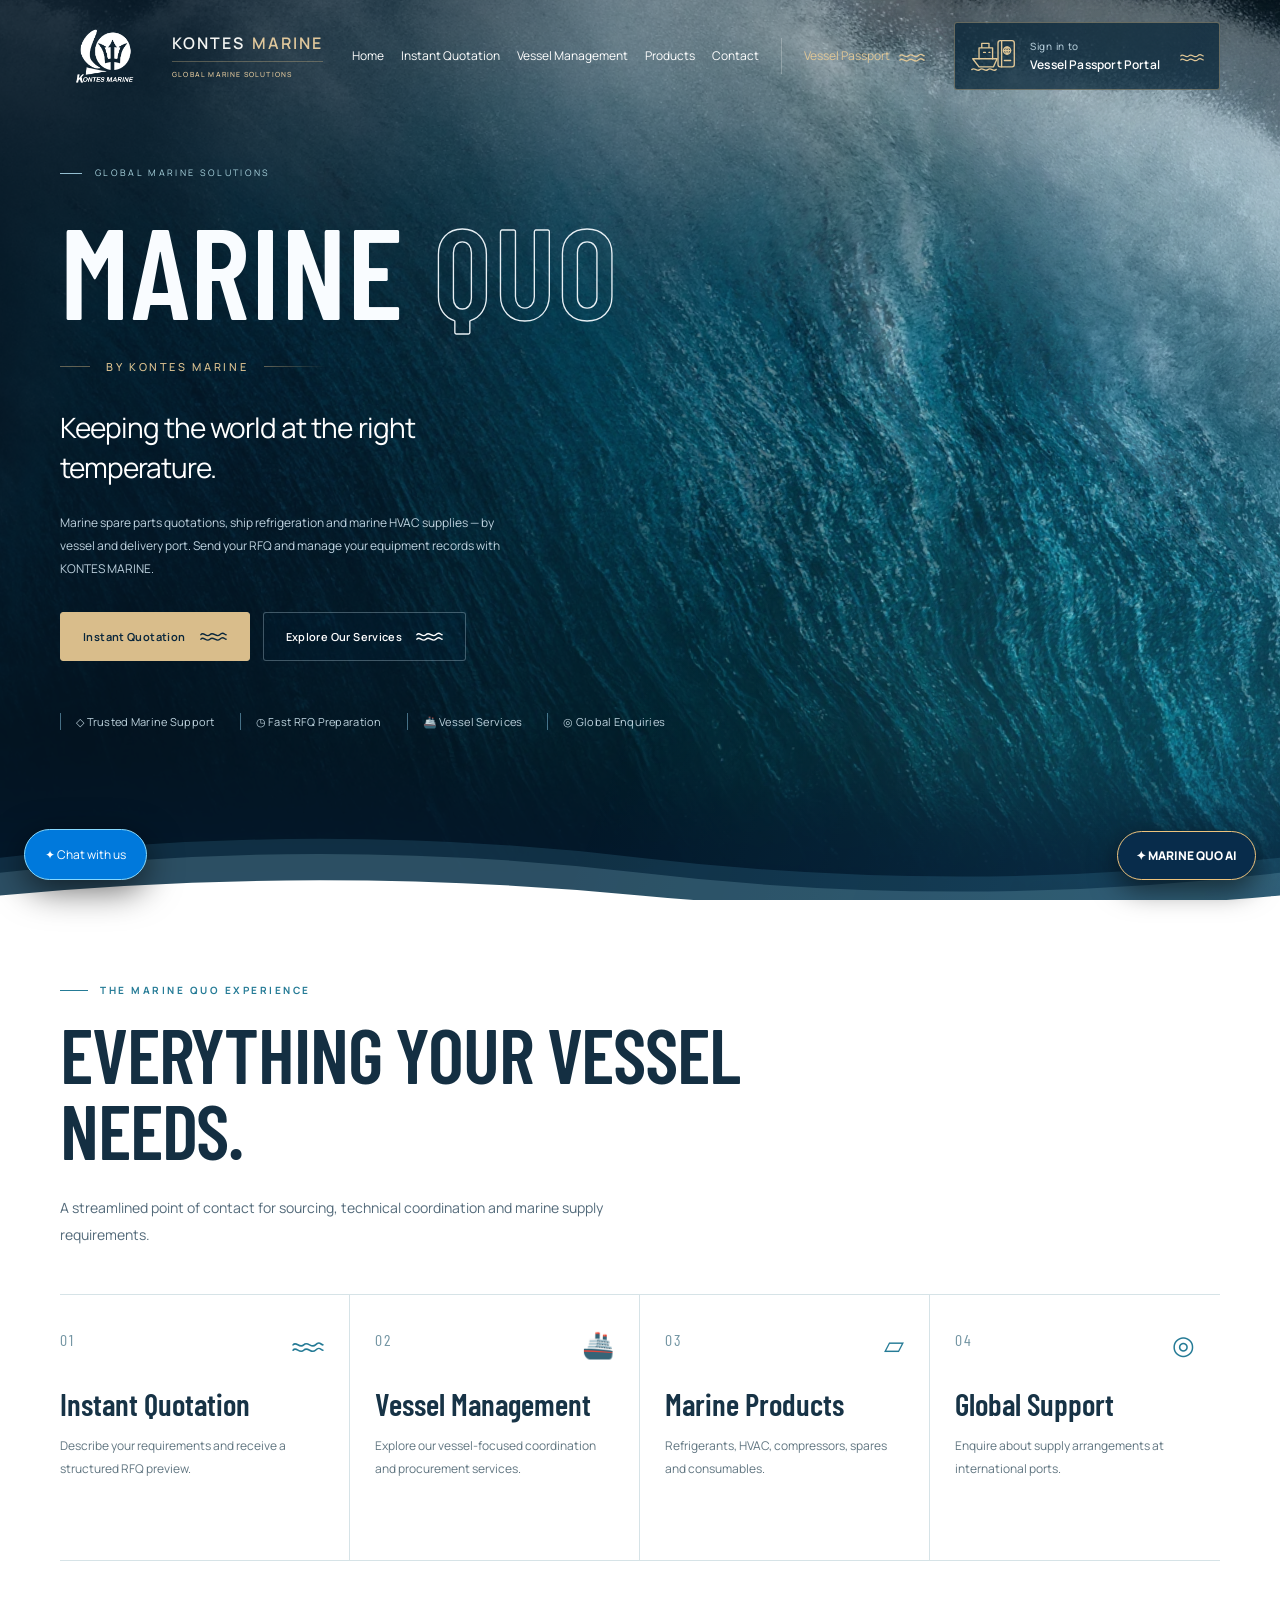
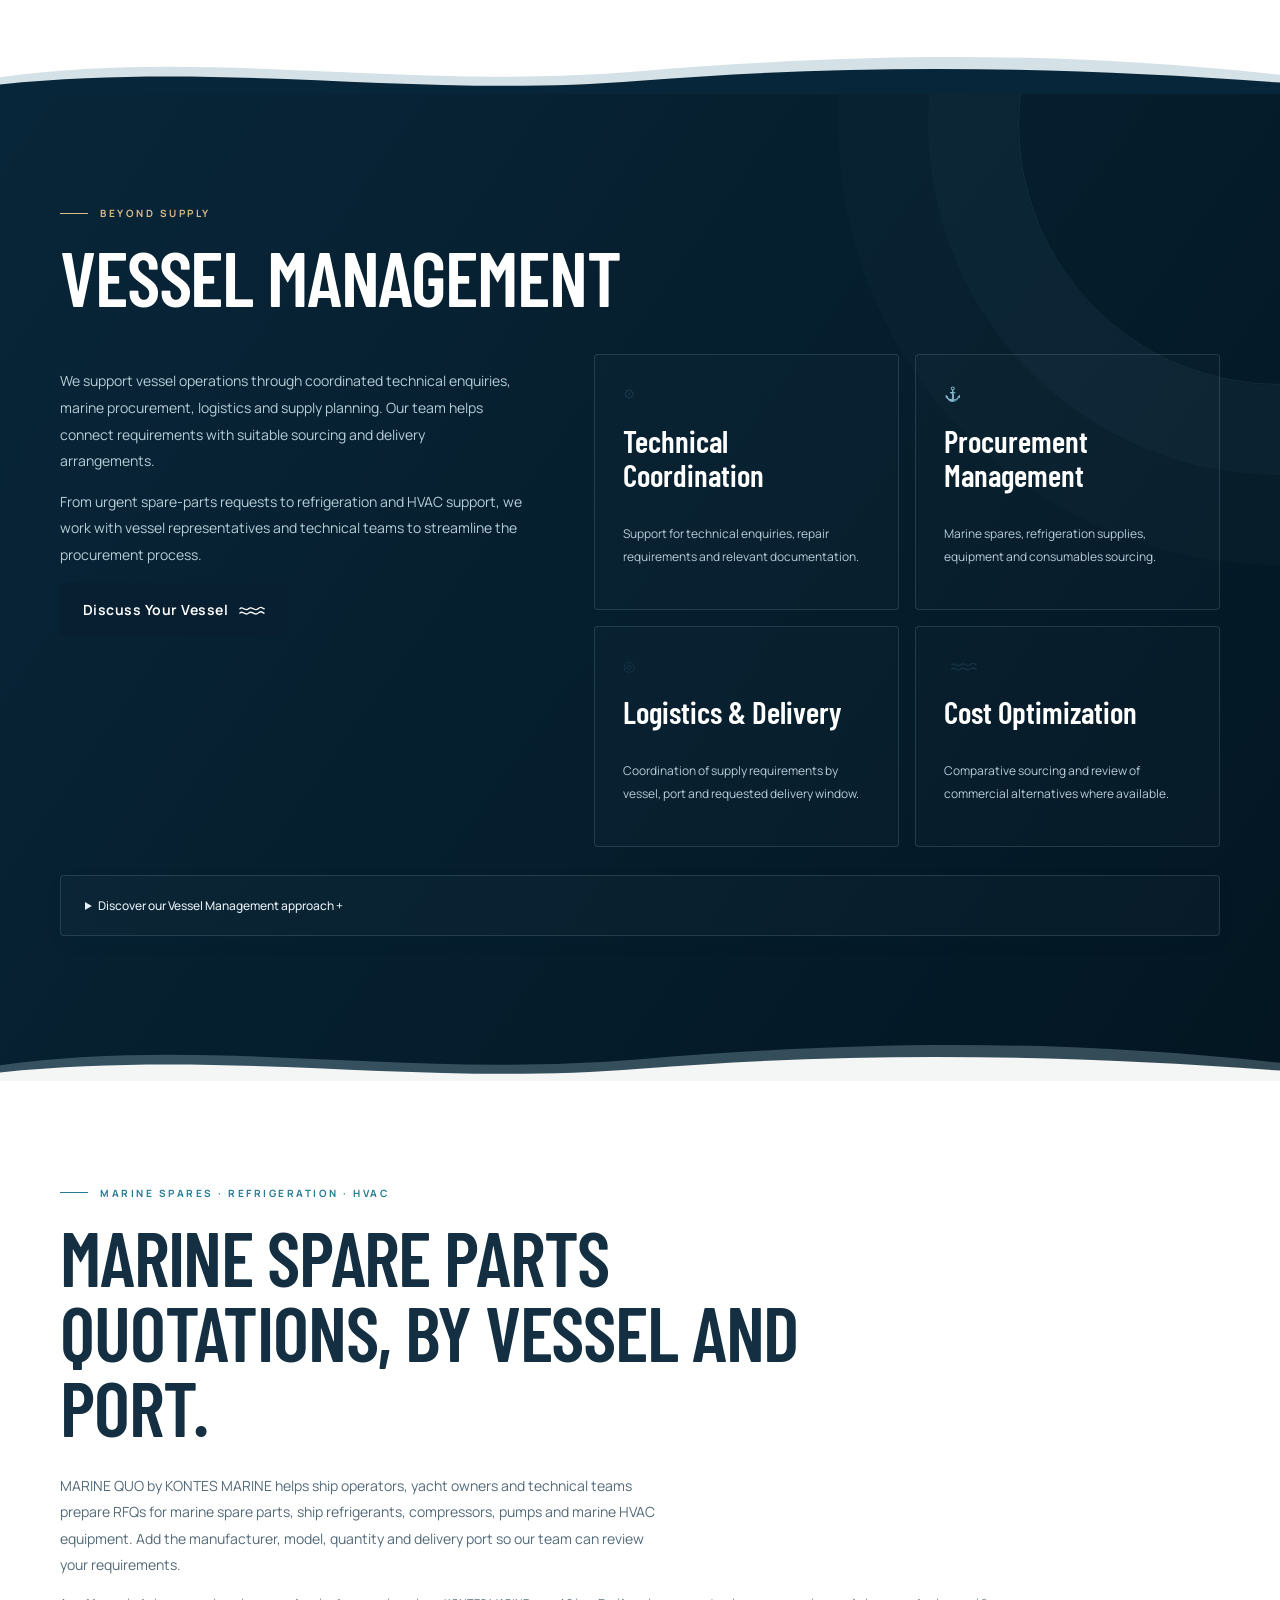
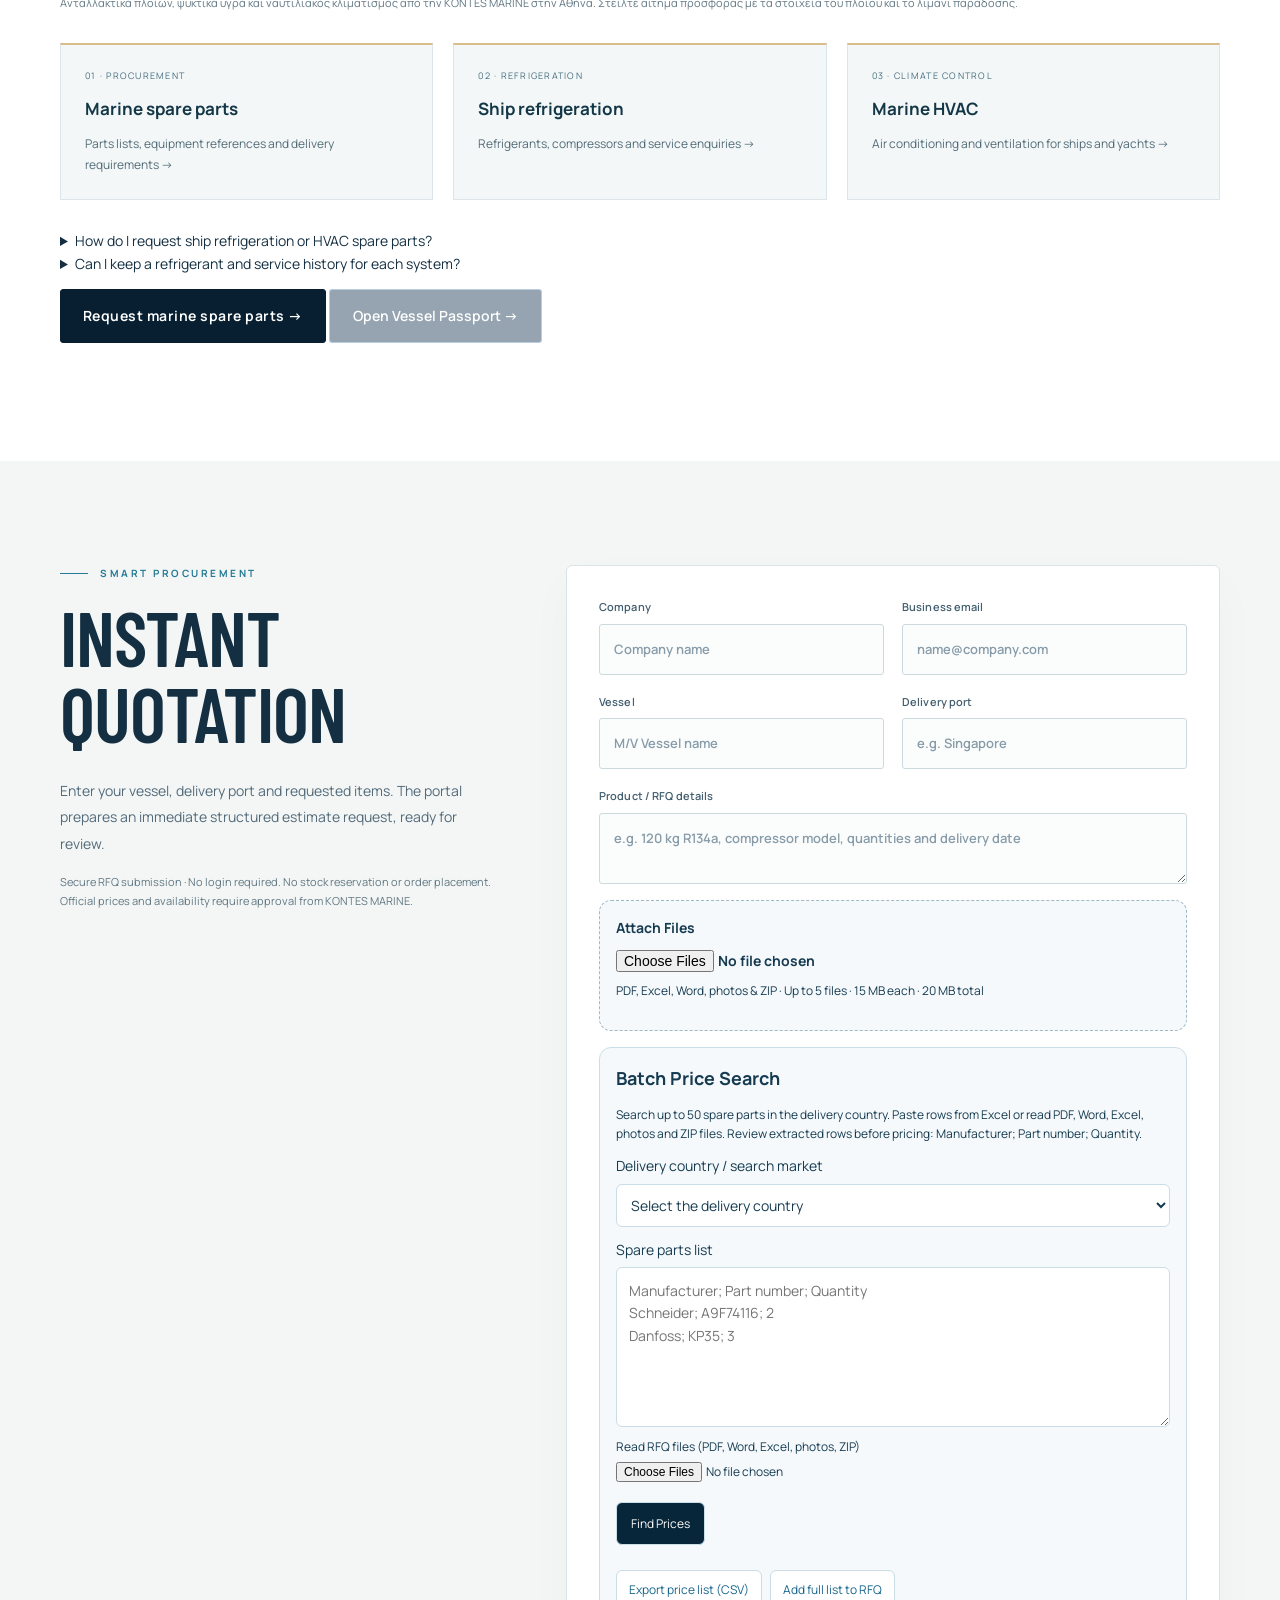
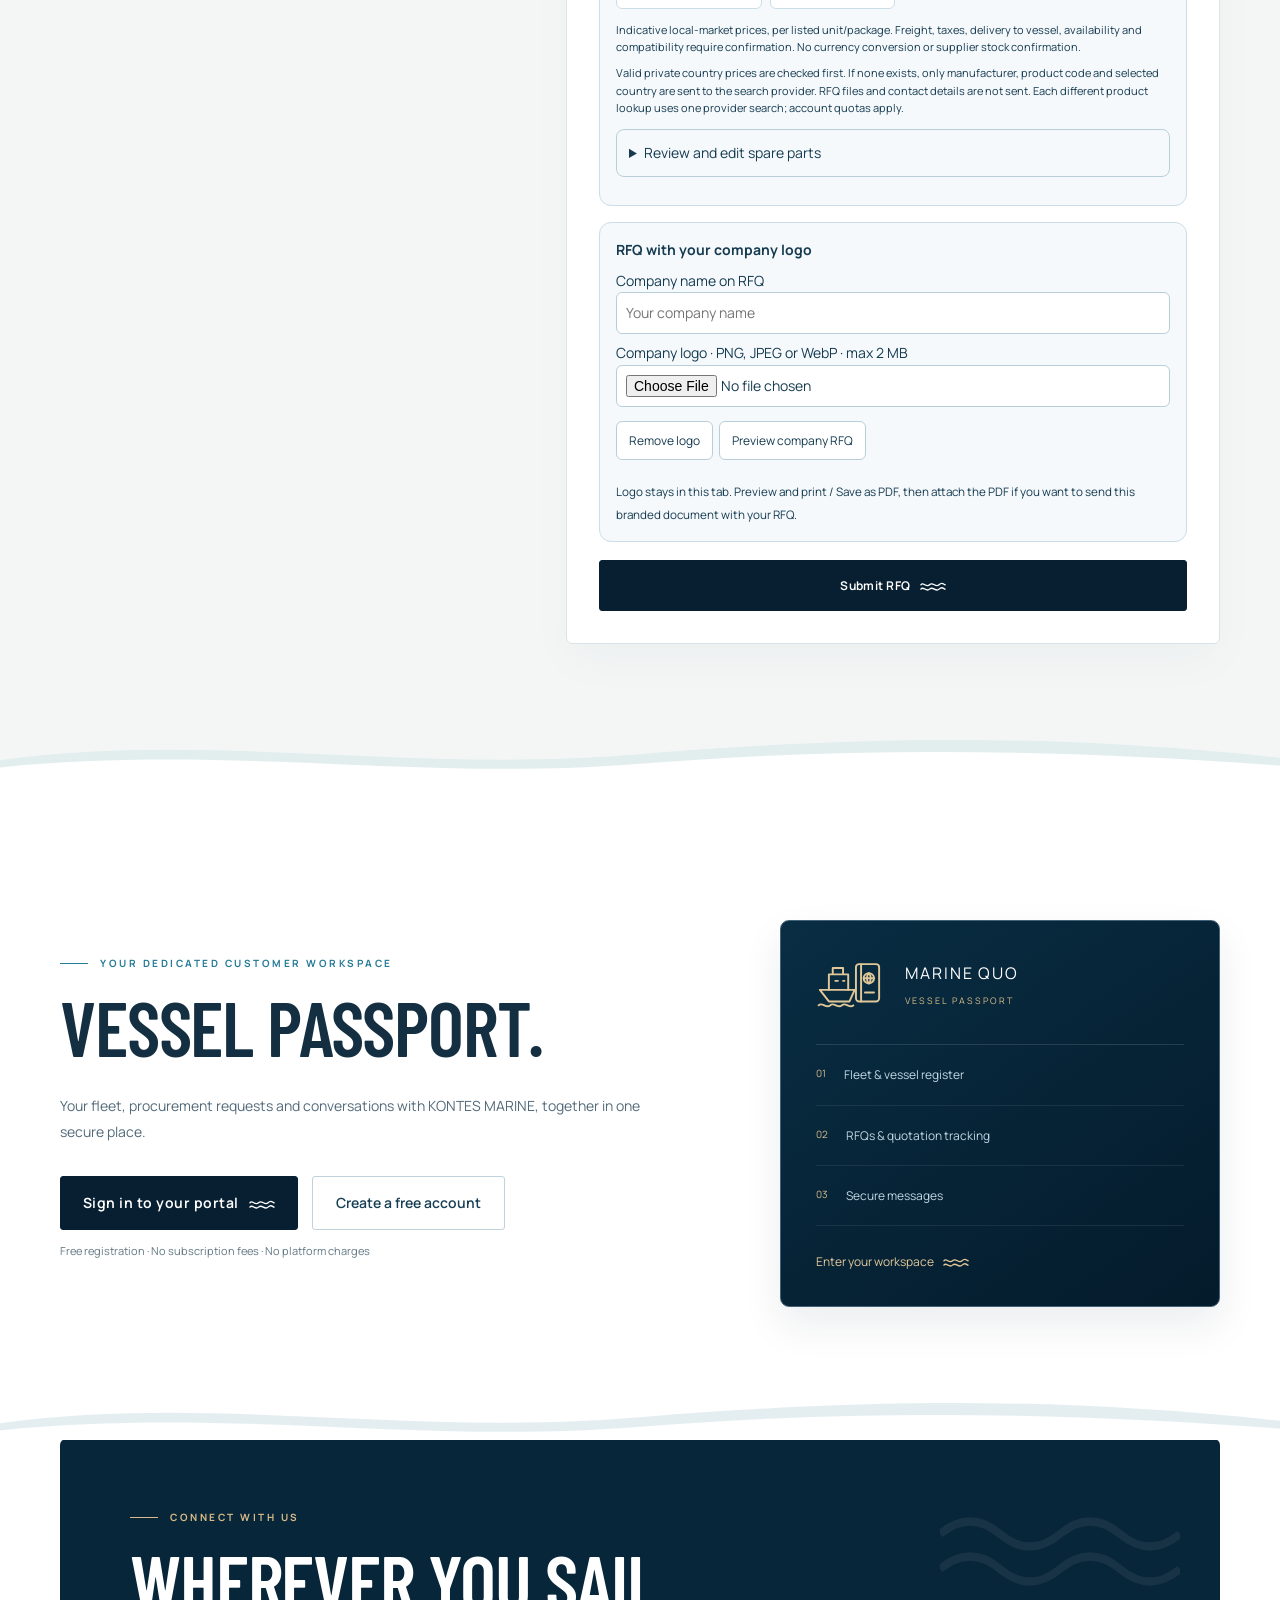
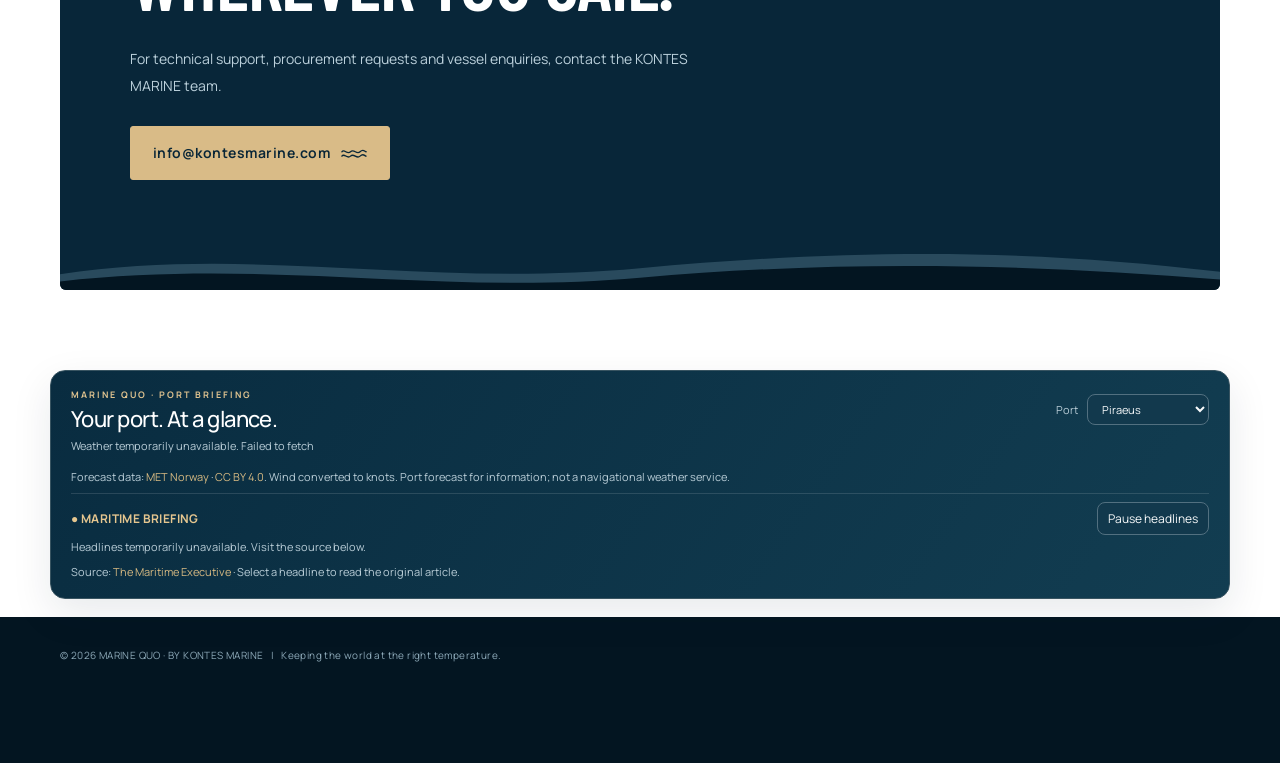
==== commit 277ec402: "Add three public marine service pages Add distinct marine spare parts, ship refrigeration and marine" ====
--- a/index.html
+++ b/index.html
@@ -366,7 +366,7 @@
 <link rel="apple-touch-icon" href="/marinequo-180.png">
 <meta name="apple-mobile-web-app-capable" content="yes">
 <meta name="apple-mobile-web-app-title" content="MARINE QUO">
-<link rel="icon" type="image/png" sizes="192x192" href="/marinequo-192.png"></head><body><section class="hero" id="home"><canvas id="oceanMotion" class="ocean-motion" aria-hidden="true"></canvas><header class="wrap"><a href="#home" class="brand"><span class="brandrow"><img class="kontes-logo" alt="KONTES MARINE" src="/kontes-marine-logo.png"><span class="kontes-signature">KONTES<span class="signature-marine">MARINE</span><small>GLOBAL MARINE SOLUTIONS</small></span></span></a><nav class="nav"><a href="#home">Home</a><a href="#quotation">Instant Quotation</a><a href="#vessel-management">Vessel Management</a><a href="#products">Products</a><a href="#contact">Contact</a><a class="portal-nav" href="/passport.html">Vessel Passport <svg class="wave-action" viewBox="0 0 30 14" fill="none" stroke="currentColor" stroke-width="1.5" stroke-linecap="round" aria-hidden="true"><path d="M1 5c3-4 6 4 10 0s7 4 11 0 5 0 7 0M1 10c3-4 6 4 10 0s7 4 11 0 5 0 7 0"/></svg></a></nav><a class="navcta portal-signin" id="portalSignIn" href="/passport.html"><svg class="passport-ship-icon" viewBox="0 0 52 44" fill="none" stroke="currentColor" stroke-width="1.5" stroke-linecap="round" stroke-linejoin="round" aria-hidden="true"><path d="M3 25h27l-4 9H10L3 25Z"/><path d="M10 25V13h15v12M13 13V8h8v5M15 18h2m4 0h1M2 37c3-3 6 3 9 0s6 3 9 0 6 3 9 0"/><rect x="31" y="5" width="18" height="29" rx="2.5"/><path d="M35 5v29M38 27h7"/><circle cx="41" cy="16" r="4"/><path d="M37 16h8M41 12c-2 2-2 6 0 8 2-2 2-6 0-8Z"/></svg><span><small>Sign in to</small><strong>Vessel Passport Portal</strong></span><span class="portal-access-arrow" aria-hidden="true"><svg class="wave-action" viewBox="0 0 30 14" fill="none" stroke="currentColor" stroke-width="1.5" stroke-linecap="round" aria-hidden="true"><path d="M1 5c3-4 6 4 10 0s7 4 11 0 5 0 7 0M1 10c3-4 6 4 10 0s7 4 11 0 5 0 7 0"/></svg></span></a></header><style>.mq-bulletin{position:relative;z-index:1;max-width:1180px;margin:20px auto 28px;padding:22px 26px;background:linear-gradient(125deg,#092c40,#123d51);border:1px solid #385461;border-radius:20px;color:#f4f8fa;font-family:Manrope,Arial,sans-serif;box-shadow:0 14px 40px #05243418;min-width:0;overflow:hidden}.mq-bulletin h2{font-size:24px;font-weight:700;letter-spacing:-.6px;margin:2px 0;color:#fff}.mq-bulletin p{margin:7px 0;font-size:11px;line-height:1.6;color:#b9cdd7}.mq-bulletin a{color:#d6b982}.mq-b-head{display:flex;justify-content:space-between;gap:16px;align-items:center;flex-wrap:wrap}.mq-b-head>div>p{letter-spacing:2px;font-size:9px;font-weight:700;color:#dec28f}.mq-b-head label{font-size:11px;color:#b9cdd7;display:flex;align-items:center;gap:9px}.mq-b-head select,.mq-bulletin button{font:inherit;font-size:11px;padding:9px 13px;border:1px solid #527080;border-radius:8px;background:#12394d;color:#f8fafb}.mq-b-head select:focus-visible,.mq-bulletin button:focus-visible,.mq-bulletin a:focus-visible{outline:2px solid #e4c588;outline-offset:4px}.mq-weather-grid{display:grid;grid-template-columns:repeat(4,minmax(0,1fr));gap:10px;margin:12px 0}.mq-weather-cell{position:relative;background:#ffffff09;border:1px solid #ffffff18;border-radius:12px;padding:13px 15px}.mq-weather-cell strong{display:block;font-size:28px;font-weight:600;letter-spacing:-1px;margin:6px 0;color:white}.mq-weather-cell span{display:block;font-size:10px;line-height:1.6;color:#c3d4de}.mq-weather-cell span.mq-weather-icon{position:absolute;right:14px;top:32px;font-size:30px;line-height:1;filter:drop-shadow(0 4px 8px #0003)}.mq-weather-cell span.mq-weather-condition{color:#ecd2a1;font-size:11px;margin-bottom:5px}.mq-news{border-top:1px solid #ffffff20;margin-top:14px;padding-top:12px}.mq-news>.mq-b-head strong{font-size:12px;letter-spacing:.4px;color:#e5c68f}.mq-news-window{overflow:hidden;max-width:100%;margin-top:10px}.mq-news-track{display:flex;width:max-content;animation:mq-headlines 100s linear infinite}.mq-news-track>div{display:flex;align-items:center;gap:32px;padding-right:32px}.mq-news-track a{display:block;max-width:390px;font-size:12px;line-height:1.5;white-space:normal;color:#f1f5f7;text-decoration:none;border-left:2px solid #b5945c;padding-left:12px}.mq-news-track a:hover{text-decoration:underline}.mq-news-track small{display:block;font-size:9px;margin-top:3px;color:#a8c0cf}.mq-news-window:hover .mq-news-track,.mq-news-window:focus-within .mq-news-track,.mq-news-window.paused .mq-news-track{animation-play-state:paused}@keyframes mq-headlines{to{transform:translateX(-50%)}}@media(prefers-reduced-motion:reduce){.mq-news-track{animation:none}.mq-news-window{overflow-x:auto}}@media(max-width:700px){.mq-bulletin{margin:14px 16px 22px;padding:18px;border-radius:16px}.passport-main>.mq-bulletin{margin-left:0;margin-right:0}.mq-weather-grid{grid-template-columns:repeat(2,minmax(0,1fr));gap:8px}.mq-weather-cell{padding:11px}.mq-weather-cell strong{font-size:24px}.mq-weather-cell span.mq-weather-icon{font-size:25px;right:10px;top:33px}.mq-news-track a{max-width:270px}.mq-bulletin h2{font-size:21px}.mq-b-head{gap:10px}.mq-b-head select{max-width:160px}}
+<link rel="icon" type="image/png" sizes="192x192" href="/marinequo-192.png"><style>.mq-service-links{display:grid;grid-template-columns:repeat(3,minmax(0,1fr));gap:20px;margin:30px 0}.mq-service-links a{display:flex;flex-direction:column;gap:12px;padding:24px;border:1px solid #dce5e9;border-top:2px solid #d9bd8b;background:#f3f7f8;color:#143747;text-decoration:none}.mq-service-links a:hover{border-color:#548394}.mq-service-links a:focus-visible{outline:3px solid #287184;outline-offset:3px}.mq-service-links span{font-size:9px;letter-spacing:.14em;color:#466e7e}.mq-service-links strong{font-size:17px}.mq-service-links small{font-size:12px;line-height:1.7;color:#526b77}@media(max-width:760px){.mq-service-links{grid-template-columns:1fr}}</style></head><body><section class="hero" id="home"><canvas id="oceanMotion" class="ocean-motion" aria-hidden="true"></canvas><header class="wrap"><a href="#home" class="brand"><span class="brandrow"><img class="kontes-logo" alt="KONTES MARINE" src="/kontes-marine-logo.png"><span class="kontes-signature">KONTES<span class="signature-marine">MARINE</span><small>GLOBAL MARINE SOLUTIONS</small></span></span></a><nav class="nav"><a href="#home">Home</a><a href="#quotation">Instant Quotation</a><a href="#vessel-management">Vessel Management</a><a href="#products">Products</a><a href="#contact">Contact</a><a class="portal-nav" href="/passport.html">Vessel Passport <svg class="wave-action" viewBox="0 0 30 14" fill="none" stroke="currentColor" stroke-width="1.5" stroke-linecap="round" aria-hidden="true"><path d="M1 5c3-4 6 4 10 0s7 4 11 0 5 0 7 0M1 10c3-4 6 4 10 0s7 4 11 0 5 0 7 0"/></svg></a></nav><a class="navcta portal-signin" id="portalSignIn" href="/passport.html"><svg class="passport-ship-icon" viewBox="0 0 52 44" fill="none" stroke="currentColor" stroke-width="1.5" stroke-linecap="round" stroke-linejoin="round" aria-hidden="true"><path d="M3 25h27l-4 9H10L3 25Z"/><path d="M10 25V13h15v12M13 13V8h8v5M15 18h2m4 0h1M2 37c3-3 6 3 9 0s6 3 9 0 6 3 9 0"/><rect x="31" y="5" width="18" height="29" rx="2.5"/><path d="M35 5v29M38 27h7"/><circle cx="41" cy="16" r="4"/><path d="M37 16h8M41 12c-2 2-2 6 0 8 2-2 2-6 0-8Z"/></svg><span><small>Sign in to</small><strong>Vessel Passport Portal</strong></span><span class="portal-access-arrow" aria-hidden="true"><svg class="wave-action" viewBox="0 0 30 14" fill="none" stroke="currentColor" stroke-width="1.5" stroke-linecap="round" aria-hidden="true"><path d="M1 5c3-4 6 4 10 0s7 4 11 0 5 0 7 0M1 10c3-4 6 4 10 0s7 4 11 0 5 0 7 0"/></svg></span></a></header><style>.mq-bulletin{position:relative;z-index:1;max-width:1180px;margin:20px auto 28px;padding:22px 26px;background:linear-gradient(125deg,#092c40,#123d51);border:1px solid #385461;border-radius:20px;color:#f4f8fa;font-family:Manrope,Arial,sans-serif;box-shadow:0 14px 40px #05243418;min-width:0;overflow:hidden}.mq-bulletin h2{font-size:24px;font-weight:700;letter-spacing:-.6px;margin:2px 0;color:#fff}.mq-bulletin p{margin:7px 0;font-size:11px;line-height:1.6;color:#b9cdd7}.mq-bulletin a{color:#d6b982}.mq-b-head{display:flex;justify-content:space-between;gap:16px;align-items:center;flex-wrap:wrap}.mq-b-head>div>p{letter-spacing:2px;font-size:9px;font-weight:700;color:#dec28f}.mq-b-head label{font-size:11px;color:#b9cdd7;display:flex;align-items:center;gap:9px}.mq-b-head select,.mq-bulletin button{font:inherit;font-size:11px;padding:9px 13px;border:1px solid #527080;border-radius:8px;background:#12394d;color:#f8fafb}.mq-b-head select:focus-visible,.mq-bulletin button:focus-visible,.mq-bulletin a:focus-visible{outline:2px solid #e4c588;outline-offset:4px}.mq-weather-grid{display:grid;grid-template-columns:repeat(4,minmax(0,1fr));gap:10px;margin:12px 0}.mq-weather-cell{position:relative;background:#ffffff09;border:1px solid #ffffff18;border-radius:12px;padding:13px 15px}.mq-weather-cell strong{display:block;font-size:28px;font-weight:600;letter-spacing:-1px;margin:6px 0;color:white}.mq-weather-cell span{display:block;font-size:10px;line-height:1.6;color:#c3d4de}.mq-weather-cell span.mq-weather-icon{position:absolute;right:14px;top:32px;font-size:30px;line-height:1;filter:drop-shadow(0 4px 8px #0003)}.mq-weather-cell span.mq-weather-condition{color:#ecd2a1;font-size:11px;margin-bottom:5px}.mq-news{border-top:1px solid #ffffff20;margin-top:14px;padding-top:12px}.mq-news>.mq-b-head strong{font-size:12px;letter-spacing:.4px;color:#e5c68f}.mq-news-window{overflow:hidden;max-width:100%;margin-top:10px}.mq-news-track{display:flex;width:max-content;animation:mq-headlines 100s linear infinite}.mq-news-track>div{display:flex;align-items:center;gap:32px;padding-right:32px}.mq-news-track a{display:block;max-width:390px;font-size:12px;line-height:1.5;white-space:normal;color:#f1f5f7;text-decoration:none;border-left:2px solid #b5945c;padding-left:12px}.mq-news-track a:hover{text-decoration:underline}.mq-news-track small{display:block;font-size:9px;margin-top:3px;color:#a8c0cf}.mq-news-window:hover .mq-news-track,.mq-news-window:focus-within .mq-news-track,.mq-news-window.paused .mq-news-track{animation-play-state:paused}@keyframes mq-headlines{to{transform:translateX(-50%)}}@media(prefers-reduced-motion:reduce){.mq-news-track{animation:none}.mq-news-window{overflow-x:auto}}@media(max-width:700px){.mq-bulletin{margin:14px 16px 22px;padding:18px;border-radius:16px}.passport-main>.mq-bulletin{margin-left:0;margin-right:0}.mq-weather-grid{grid-template-columns:repeat(2,minmax(0,1fr));gap:8px}.mq-weather-cell{padding:11px}.mq-weather-cell strong{font-size:24px}.mq-weather-cell span.mq-weather-icon{font-size:25px;right:10px;top:33px}.mq-news-track a{max-width:270px}.mq-bulletin h2{font-size:21px}.mq-b-head{gap:10px}.mq-b-head select{max-width:160px}}
 </style>
 <style id="mq-compact-briefing">
 #marineBulletin{padding:14px 20px;margin-top:12px;margin-bottom:18px;border-radius:15px}#marineBulletin h2{font-size:22px!important;line-height:1.2!important;margin:2px 0!important}#marineBulletin p{margin:4px 0;line-height:1.4}#marineBulletin .mq-weather-grid{gap:8px;margin:8px 0}#marineBulletin .mq-weather-cell{padding:9px 12px}#marineBulletin .mq-weather-cell strong{font-size:24px;margin:3px 0}#marineBulletin .mq-weather-cell span{line-height:1.4}#marineBulletin .mq-weather-icon{font-size:25px;top:28px;right:12px}#marineBulletin .mq-weather-condition{margin-bottom:2px}#marineBulletin .mq-news{margin-top:8px;padding-top:8px}#marineBulletin .mq-news-window{margin-top:6px}#marineBulletin button,#marineBulletin select{padding:6px 10px}#marineBulletin .mq-news-track a{font-size:11px;max-width:360px}#marineBulletin .mq-news-track small{margin-top:1px}@media(max-width:700px){#marineBulletin{padding:13px;margin:10px 16px 16px}#marineBulletin h2{font-size:19px!important}.passport-main>#marineBulletin{margin-left:0;margin-right:0}#marineBulletin .mq-weather-cell{padding:9px}#marineBulletin .mq-weather-icon{right:8px;font-size:23px}}
@@ -375,7 +375,7 @@
 <div class="wrap hero-body"><div class="eyebrow">Global Marine Solutions</div><h1 class="marine-wordmark" aria-label="MARINE QUO"><span class="wordmark-marine">MARINE</span><span class="wordmark-quo">QUO</span></h1><div class="by">BY KONTES MARINE</div><p class="tagline">Keeping the world at the right temperature.</p><p class="desc">Marine spare parts quotations, ship refrigeration and marine HVAC supplies — by vessel and delivery port. Send your RFQ and manage your equipment records with KONTES MARINE.</p><div class="actions"><a class="blue" href="#quotation">Instant Quotation <svg class="wave-action" viewBox="0 0 30 14" fill="none" stroke="currentColor" stroke-width="1.5" stroke-linecap="round" aria-hidden="true"><path d="M1 5c3-4 6 4 10 0s7 4 11 0 5 0 7 0M1 10c3-4 6 4 10 0s7 4 11 0 5 0 7 0"/></svg></a><a class="outline" href="#vessel-management">Explore Our Services <svg class="wave-action" viewBox="0 0 30 14" fill="none" stroke="currentColor" stroke-width="1.5" stroke-linecap="round" aria-hidden="true"><path d="M1 5c3-4 6 4 10 0s7 4 11 0 5 0 7 0M1 10c3-4 6 4 10 0s7 4 11 0 5 0 7 0"/></svg></a></div><div class="features"><span>◇ Trusted Marine Support</span><span>◷ Fast RFQ Preparation</span><span>🚢 Vessel Services</span><span>◎ Global Enquiries</span></div></div><div class="hero-waves" aria-hidden="true"><svg class="wave-back" viewBox="0 0 1440 130" preserveAspectRatio="none" style="position:absolute;inset:0"><path d="M0 50 Q180 0 360 50 T720 50 Q900 0 1080 50 T1440 50 V130 H0Z"/></svg><svg class="wave-mid" viewBox="0 0 1440 130" preserveAspectRatio="none" style="position:absolute;inset:0"><path d="M0 70 Q180 20 360 70 T720 70 Q900 20 1080 70 T1440 70 V130 H0Z"/></svg><svg class="wave-front" viewBox="0 0 1440 130" preserveAspectRatio="none" style="position:absolute;inset:0"><path d="M0 100 Q180 60 360 100 T720 100 Q900 60 1080 100 T1440 100 V130 H0Z"/></svg></div></section>
 <main><section class="wrap section" id="products"><div class="label">The Marine Quo Experience</div><h2>Everything your vessel needs.</h2><p class="intro">A streamlined point of contact for sourcing, technical coordination and marine supply requirements.</p><div class="tiles"><a href="#quotation" class="tile"><div class="ico"><svg class="wave-action" viewBox="0 0 30 14" fill="none" stroke="currentColor" stroke-width="1.5" stroke-linecap="round" aria-hidden="true"><path d="M1 5c3-4 6 4 10 0s7 4 11 0 5 0 7 0M1 10c3-4 6 4 10 0s7 4 11 0 5 0 7 0"/></svg></div><h3>Instant Quotation</h3><p>Describe your requirements and receive a structured RFQ preview.</p></a><a href="#vessel-management" class="tile"><div class="ico">🚢</div><h3>Vessel Management</h3><p>Explore our vessel-focused coordination and procurement services.</p></a><a href="#quotation" class="tile"><div class="ico">▱</div><h3>Marine Products</h3><p>Refrigerants, HVAC, compressors, spares and consumables.</p></a><a href="#contact" class="tile"><div class="ico">◎</div><h3>Global Support</h3><p>Enquire about supply arrangements at international ports.</p></a></div><div class="section-wave" aria-hidden="true"><svg viewBox="0 0 1440 80" preserveAspectRatio="none"><path class="section-wave-soft" d="M0 52 C240 4 450 75 720 42 S1200 10 1440 48 V80 H0Z"/><path class="section-wave-solid" d="M0 64 C260 25 470 88 720 58 S1200 35 1440 61 V80 H0Z"/></svg></div></section>
 <section class="section vessel" id="vessel-management"><div class="wrap"><div class="label">Beyond Supply</div><h2>Vessel Management</h2><div class="management-grid"><div><p class="intro">We support vessel operations through coordinated technical enquiries, marine procurement, logistics and supply planning. Our team helps connect requirements with suitable sourcing and delivery arrangements.</p><p class="intro">From urgent spare-parts requests to refrigeration and HVAC support, we work with vessel representatives and technical teams to streamline the procurement process.</p><a class="blue" href="mailto:info@kontesmarine.com?subject=Vessel%20Management%20Enquiry">Discuss Your Vessel <svg class="wave-action" viewBox="0 0 30 14" fill="none" stroke="currentColor" stroke-width="1.5" stroke-linecap="round" aria-hidden="true"><path d="M1 5c3-4 6 4 10 0s7 4 11 0 5 0 7 0M1 10c3-4 6 4 10 0s7 4 11 0 5 0 7 0"/></svg></a></div><div class="management-services"><div class="service"><div class="ico">⚙</div><h3>Technical Coordination</h3><p>Support for technical enquiries, repair requirements and relevant documentation.</p></div><div class="service"><div class="ico">⚓</div><h3>Procurement Management</h3><p>Marine spares, refrigeration supplies, equipment and consumables sourcing.</p></div><div class="service"><div class="ico">◎</div><h3>Logistics & Delivery</h3><p>Coordination of supply requirements by vessel, port and requested delivery window.</p></div><div class="service"><div class="ico"><svg class="wave-action" viewBox="0 0 30 14" fill="none" stroke="currentColor" stroke-width="1.5" stroke-linecap="round" aria-hidden="true"><path d="M1 5c3-4 6 4 10 0s7 4 11 0 5 0 7 0M1 10c3-4 6 4 10 0s7 4 11 0 5 0 7 0"/></svg></div><h3>Cost Optimization</h3><p>Comparative sourcing and review of commercial alternatives where available.</p></div></div></div><details class="disclosure"><summary>Discover our Vessel Management approach +</summary><div class="content">Our workflow begins with vessel identification and a clear technical requirement. We review available specifications, coordinate sourcing enquiries, evaluate feasible delivery options and prepare commercial documentation for approval. Scope, availability and lead times are confirmed individually. This is procurement and technical coordination support; regulated ship-management responsibilities are agreed separately where applicable.</div></details></div><div class="section-wave" aria-hidden="true"><svg viewBox="0 0 1440 80" preserveAspectRatio="none"><path class="section-wave-soft" d="M0 52 C240 4 450 75 720 42 S1200 10 1440 48 V80 H0Z"/><path class="section-wave-solid" d="M0 64 C260 25 470 88 720 58 S1200 35 1440 61 V80 H0Z"/></svg></div></section>
-<section class="section" id="marine-spare-parts"><div class="wrap"><div class="label">MARINE SPARES · REFRIGERATION · HVAC</div><h2>Marine spare parts quotations, by vessel and port.</h2><p class="intro">MARINE QUO by KONTES MARINE helps ship operators, yacht owners and technical teams prepare RFQs for marine spare parts, ship refrigerants, compressors, pumps and marine HVAC equipment. Add the manufacturer, model, quantity and delivery port so our team can review your requirements.</p><p class="fine" lang="el">Ανταλλακτικά πλοίων, ψυκτικά υγρά και ναυτιλιακός κλιματισμός από την KONTES MARINE στην Αθήνα. Στείλτε αίτημα προσφοράς με τα στοιχεία του πλοίου και το λιμάνι παράδοσης.</p><details class="service-detail"><summary>How do I request ship refrigeration or HVAC spare parts?</summary><p>Use Instant Quotation without a login, or sign in to Vessel Passport. Attach your parts list, technical documents or nameplate photos. Local-market price estimates are indicative; compatibility, availability, taxes, freight and delivery are confirmed in the official quotation.</p></details><details class="service-detail"><summary>Can I keep a refrigerant and service history for each system?</summary><p>In Vessel Passport, save your equipment and open Refrigeration Passport to record refrigerant type, nominal charge, service and leak events, and private certificates. Download an equipment QR label to return to its account-protected record.</p></details><p><a class="blue" href="#quotation">Request marine spare parts →</a> <a class="outline" href="/passport.html">Open Vessel Passport →</a></p></div></section><section class="section quote" id="quotation"><div class="wrap quote-grid"><div><div class="label">Smart Procurement</div><h2>Instant Quotation</h2><p class="intro">Enter your vessel, delivery port and requested items. The portal prepares an immediate structured estimate request, ready for review.</p><p class="fine">Secure RFQ submission · No login required. No stock reservation or order placement. Official prices and availability require approval from KONTES MARINE.</p></div><div class="panel"><form id="rfq"><div style="position:absolute;left:-9999px" aria-hidden="true"><label>Leave empty<input id="rfq_website" autocomplete="off" tabindex="-1"></label></div><div class="fields"><label>Company<input id="company" required placeholder="Company name"></label><label>Business email<input id="email" type="email" required placeholder="name@company.com"></label><label>Vessel<input id="vessel" placeholder="M/V Vessel name"></label><label>Delivery port<input id="port" required placeholder="e.g. Singapore"></label><label class="full">Product / RFQ details<textarea id="details" required placeholder="e.g. 120 kg R134a, compressor model, quantities and delivery date"></textarea></label></div><button class="blue" style="width:100%;margin-top:18px" type="submit">Submit RFQ <svg class="wave-action" viewBox="0 0 30 14" fill="none" stroke="currentColor" stroke-width="1.5" stroke-linecap="round" aria-hidden="true"><path d="M1 5c3-4 6 4 10 0s7 4 11 0 5 0 7 0M1 10c3-4 6 4 10 0s7 4 11 0 5 0 7 0"/></svg></button></form><div id="result" class="result" aria-live="polite"></div></div></div><div class="section-wave" aria-hidden="true"><svg viewBox="0 0 1440 80" preserveAspectRatio="none"><path class="section-wave-soft" d="M0 52 C240 4 450 75 720 42 S1200 10 1440 48 V80 H0Z"/><path class="section-wave-solid" d="M0 64 C260 25 470 88 720 58 S1200 35 1440 61 V80 H0Z"/></svg></div></section>
+<section class="section" id="marine-spare-parts"><div class="wrap"><div class="label">MARINE SPARES · REFRIGERATION · HVAC</div><h2>Marine spare parts quotations, by vessel and port.</h2><p class="intro">MARINE QUO by KONTES MARINE helps ship operators, yacht owners and technical teams prepare RFQs for marine spare parts, ship refrigerants, compressors, pumps and marine HVAC equipment. Add the manufacturer, model, quantity and delivery port so our team can review your requirements.</p><p class="fine" lang="el">Ανταλλακτικά πλοίων, ψυκτικά υγρά και ναυτιλιακός κλιματισμός από την KONTES MARINE στην Αθήνα. Στείλτε αίτημα προσφοράς με τα στοιχεία του πλοίου και το λιμάνι παράδοσης.</p><nav class="mq-service-links" aria-label="Explore marine services"><a href="/marine-spare-parts.html"><span>01 · PROCUREMENT</span><strong>Marine spare parts</strong><small>Parts lists, equipment references and delivery requirements →</small></a><a href="/ship-refrigeration.html"><span>02 · REFRIGERATION</span><strong>Ship refrigeration</strong><small>Refrigerants, compressors and service enquiries →</small></a><a href="/marine-hvac.html"><span>03 · CLIMATE CONTROL</span><strong>Marine HVAC</strong><small>Air conditioning and ventilation for ships and yachts →</small></a></nav><details class="service-detail"><summary>How do I request ship refrigeration or HVAC spare parts?</summary><p>Use Instant Quotation without a login, or sign in to Vessel Passport. Attach your parts list, technical documents or nameplate photos. Local-market price estimates are indicative; compatibility, availability, taxes, freight and delivery are confirmed in the official quotation.</p></details><details class="service-detail"><summary>Can I keep a refrigerant and service history for each system?</summary><p>In Vessel Passport, save your equipment and open Refrigeration Passport to record refrigerant type, nominal charge, service and leak events, and private certificates. Download an equipment QR label to return to its account-protected record.</p></details><p><a class="blue" href="#quotation">Request marine spare parts →</a> <a class="outline" href="/passport.html">Open Vessel Passport →</a></p></div></section><section class="section quote" id="quotation"><div class="wrap quote-grid"><div><div class="label">Smart Procurement</div><h2>Instant Quotation</h2><p class="intro">Enter your vessel, delivery port and requested items. The portal prepares an immediate structured estimate request, ready for review.</p><p class="fine">Secure RFQ submission · No login required. No stock reservation or order placement. Official prices and availability require approval from KONTES MARINE.</p></div><div class="panel"><form id="rfq"><div style="position:absolute;left:-9999px" aria-hidden="true"><label>Leave empty<input id="rfq_website" autocomplete="off" tabindex="-1"></label></div><div class="fields"><label>Company<input id="company" required placeholder="Company name"></label><label>Business email<input id="email" type="email" required placeholder="name@company.com"></label><label>Vessel<input id="vessel" placeholder="M/V Vessel name"></label><label>Delivery port<input id="port" required placeholder="e.g. Singapore"></label><label class="full">Product / RFQ details<textarea id="details" required placeholder="e.g. 120 kg R134a, compressor model, quantities and delivery date"></textarea></label></div><button class="blue" style="width:100%;margin-top:18px" type="submit">Submit RFQ <svg class="wave-action" viewBox="0 0 30 14" fill="none" stroke="currentColor" stroke-width="1.5" stroke-linecap="round" aria-hidden="true"><path d="M1 5c3-4 6 4 10 0s7 4 11 0 5 0 7 0M1 10c3-4 6 4 10 0s7 4 11 0 5 0 7 0"/></svg></button></form><div id="result" class="result" aria-live="polite"></div></div></div><div class="section-wave" aria-hidden="true"><svg viewBox="0 0 1440 80" preserveAspectRatio="none"><path class="section-wave-soft" d="M0 52 C240 4 450 75 720 42 S1200 10 1440 48 V80 H0Z"/><path class="section-wave-solid" d="M0 64 C260 25 470 88 720 58 S1200 35 1440 61 V80 H0Z"/></svg></div></section>
 <section class="section account" id="account"><div class="wrap"><div class="passport-grid"><div><div class="label">YOUR DEDICATED CUSTOMER WORKSPACE</div><h2>Vessel Passport.</h2><p class="intro">Your fleet, procurement requests and conversations with KONTES MARINE, together in one secure place.</p><div class="actions"><a class="blue" href="/passport.html">Sign in to your portal <svg class="wave-action" viewBox="0 0 30 14" fill="none" stroke="currentColor" stroke-width="1.5" stroke-linecap="round" aria-hidden="true"><path d="M1 5c3-4 6 4 10 0s7 4 11 0 5 0 7 0M1 10c3-4 6 4 10 0s7 4 11 0 5 0 7 0"/></svg></a><a class="outline passport-register-link" href="/passport.html?register">Create a free account</a></div><p class="fine">Free registration · No subscription fees · No platform charges</p></div><div class="passport-preview"><div class="passport-preview-top"><svg class="passport-ship-icon" viewBox="0 0 52 44" fill="none" stroke="currentColor" stroke-width="1.5" stroke-linecap="round" stroke-linejoin="round" aria-hidden="true"><path d="M3 25h27l-4 9H10L3 25Z"/><path d="M10 25V13h15v12M13 13V8h8v5M15 18h2m4 0h1M2 37c3-3 6 3 9 0s6 3 9 0 6 3 9 0"/><rect x="31" y="5" width="18" height="29" rx="2.5"/><path d="M35 5v29M38 27h7"/><circle cx="41" cy="16" r="4"/><path d="M37 16h8M41 12c-2 2-2 6 0 8 2-2 2-6 0-8Z"/></svg><span>MARINE QUO<br><small>VESSEL PASSPORT</small></span></div><div class="passport-preview-line"><span>01</span> Fleet & vessel register</div><div class="passport-preview-line"><span>02</span> RFQs & quotation tracking</div><div class="passport-preview-line"><span>03</span> Secure messages</div><a href="/passport.html">Enter your workspace <svg class="wave-action" viewBox="0 0 30 14" fill="none" stroke="currentColor" stroke-width="1.5" stroke-linecap="round" aria-hidden="true"><path d="M1 5c3-4 6 4 10 0s7 4 11 0 5 0 7 0M1 10c3-4 6 4 10 0s7 4 11 0 5 0 7 0"/></svg></a></div></div></div><div class="section-wave" aria-hidden="true"><svg viewBox="0 0 1440 80" preserveAspectRatio="none"><path class="section-wave-soft" d="M0 52 C240 4 450 75 720 42 S1200 10 1440 48 V80 H0Z"/><path class="section-wave-solid" d="M0 64 C260 25 470 88 720 58 S1200 35 1440 61 V80 H0Z"/></svg></div></section><section class="section wrap" id="contact"><div class="label">Connect With Us</div><h2>Wherever you sail.</h2><p class="intro">For technical support, procurement requests and vessel enquiries, contact the KONTES MARINE team.</p><a class="blue" href="mailto:info@kontesmarine.com">info@kontesmarine.com <svg class="wave-action" viewBox="0 0 30 14" fill="none" stroke="currentColor" stroke-width="1.5" stroke-linecap="round" aria-hidden="true"><path d="M1 5c3-4 6 4 10 0s7 4 11 0 5 0 7 0M1 10c3-4 6 4 10 0s7 4 11 0 5 0 7 0"/></svg></a><div class="section-wave" aria-hidden="true"><svg viewBox="0 0 1440 80" preserveAspectRatio="none"><path class="section-wave-soft" d="M0 52 C240 4 450 75 720 42 S1200 10 1440 48 V80 H0Z"/><path class="section-wave-solid" d="M0 64 C260 25 470 88 720 58 S1200 35 1440 61 V80 H0Z"/></svg></div></section><section class="mq-bulletin" id="marineBulletin" aria-label="Port weather and maritime news">
  <div class="mq-b-head"><div><p>MARINE QUO · PORT BRIEFING</p><h2>Your port. At a glance.</h2></div><label>Port <select id="mqWeatherPort"><option value="piraeus">Piraeus</option><option value="rotterdam">Rotterdam</option><option value="singapore">Singapore</option><option value="dubai">Jebel Ali / Dubai</option><option value="shanghai">Shanghai</option><option value="houston">Houston</option></select></label></div>
  <p id="mqWeatherStatus" role="status">Loading port forecast…</p><div class="mq-weather-grid" id="mqWeatherGrid"></div>
